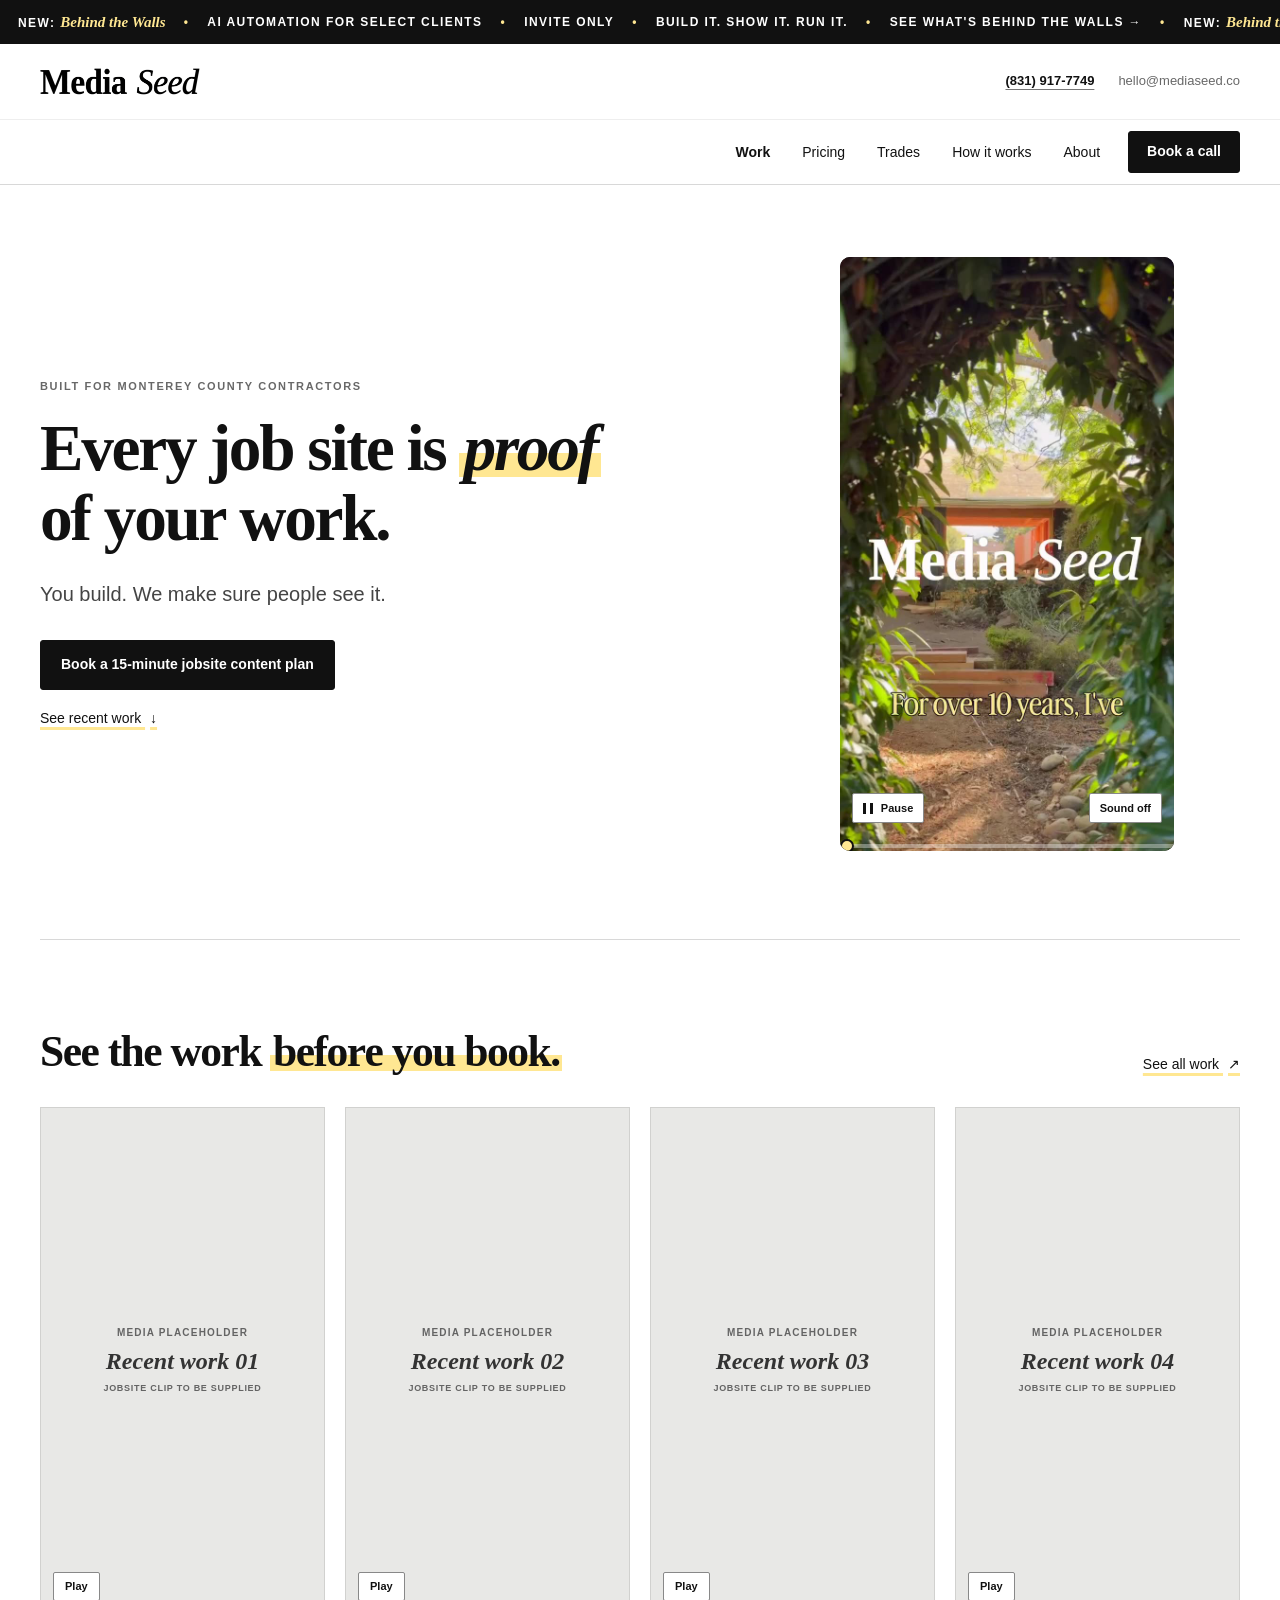
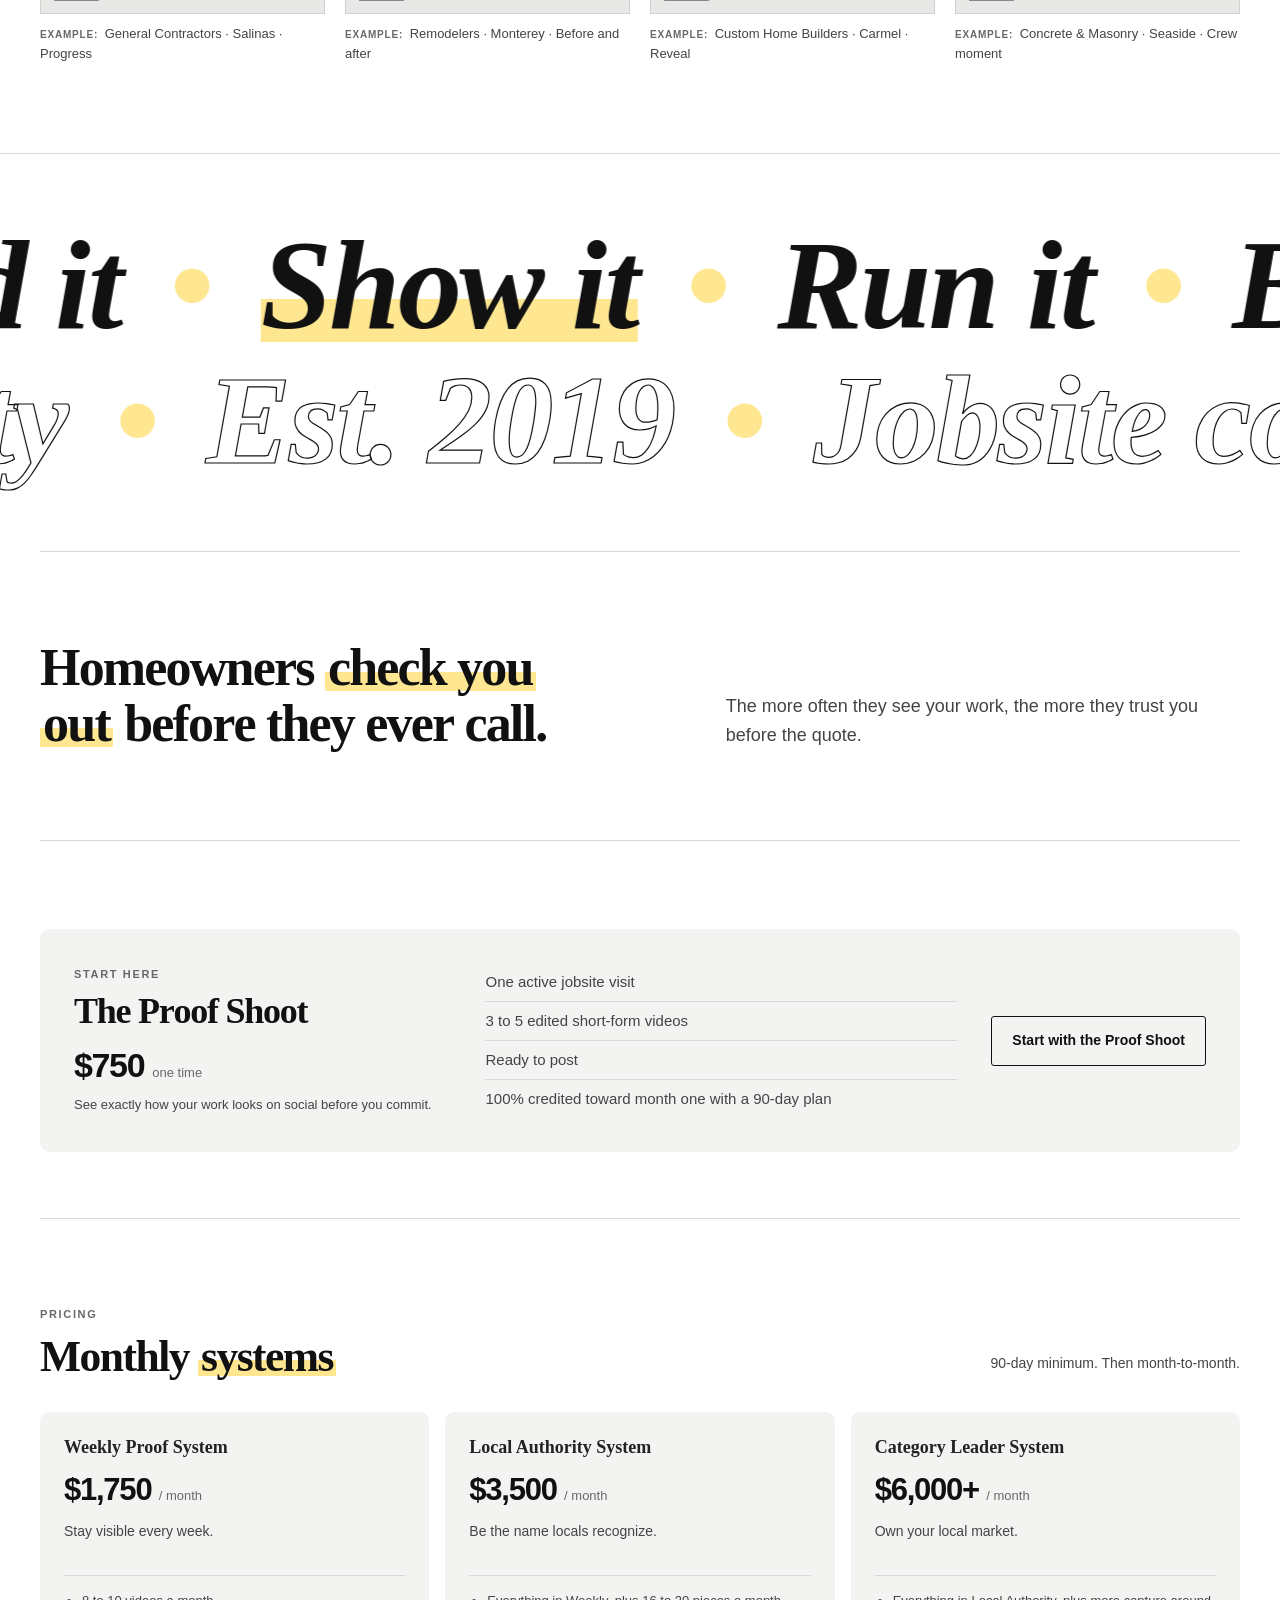
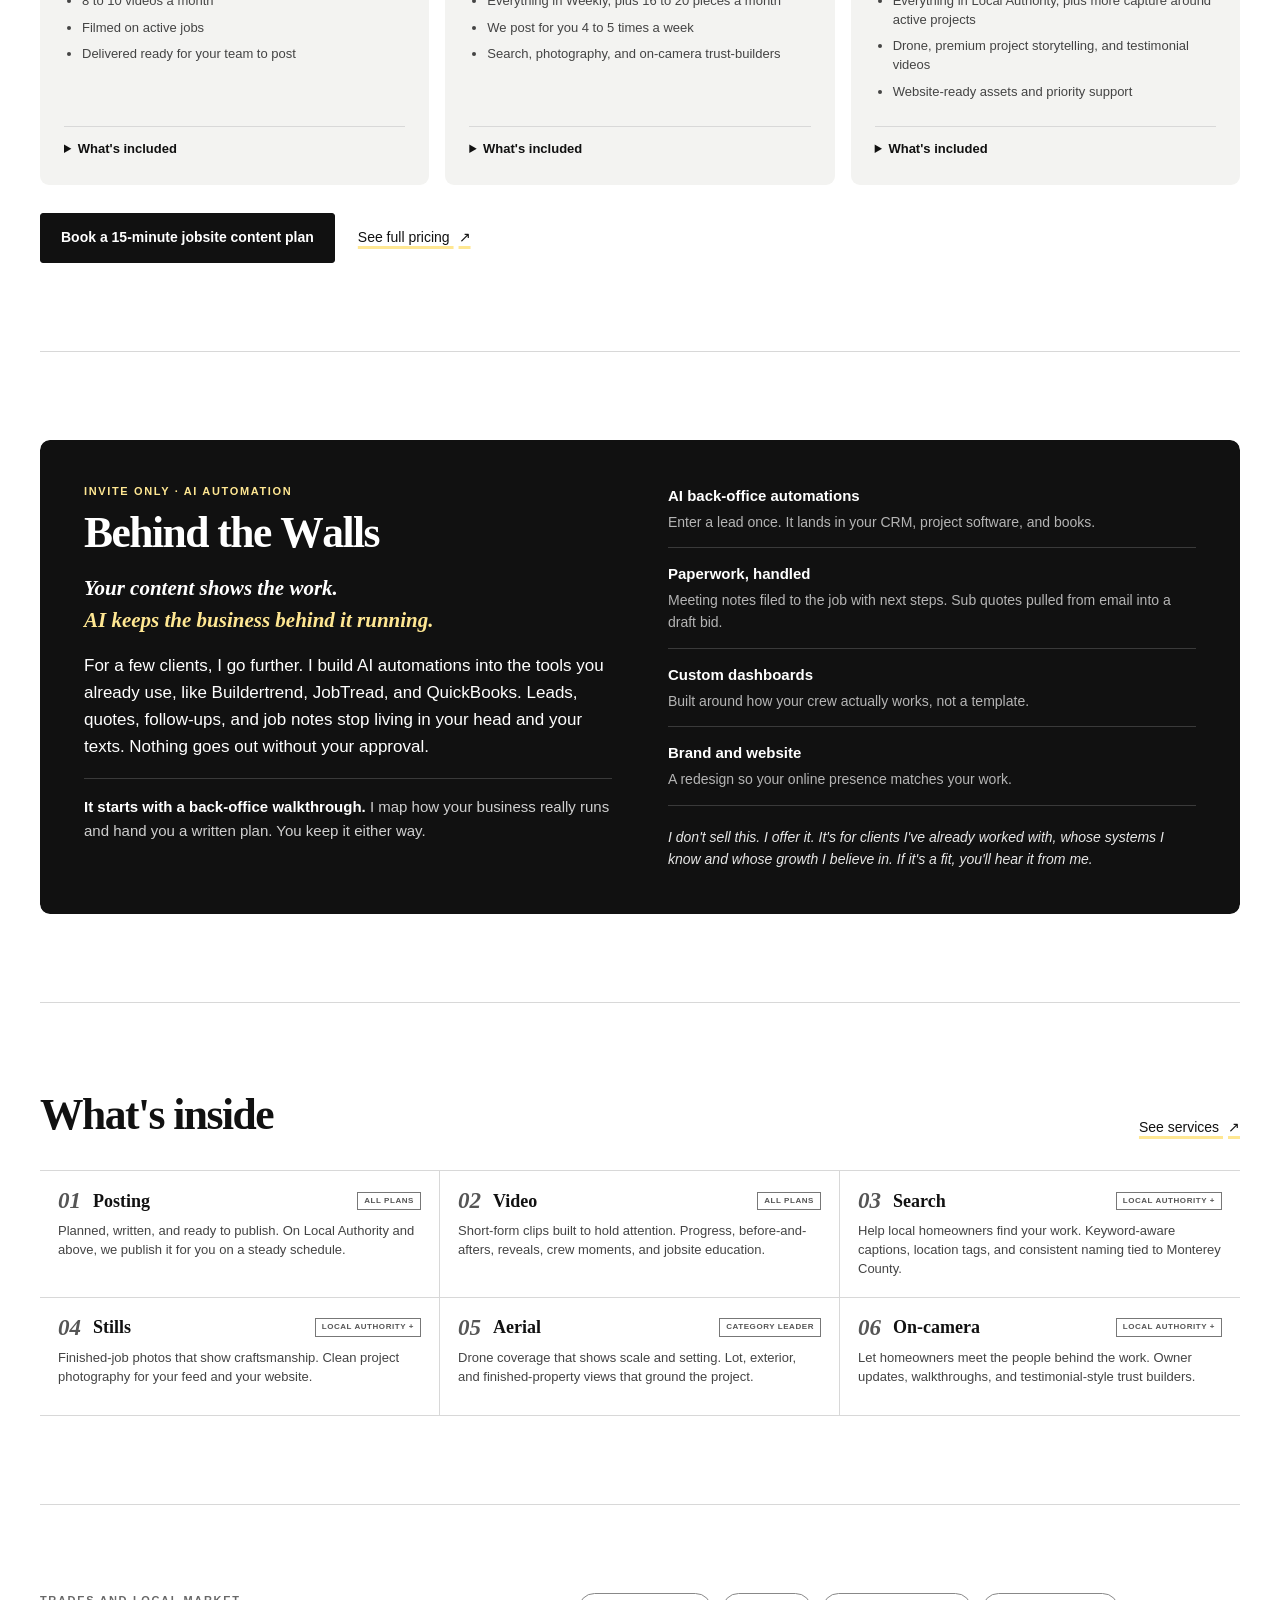
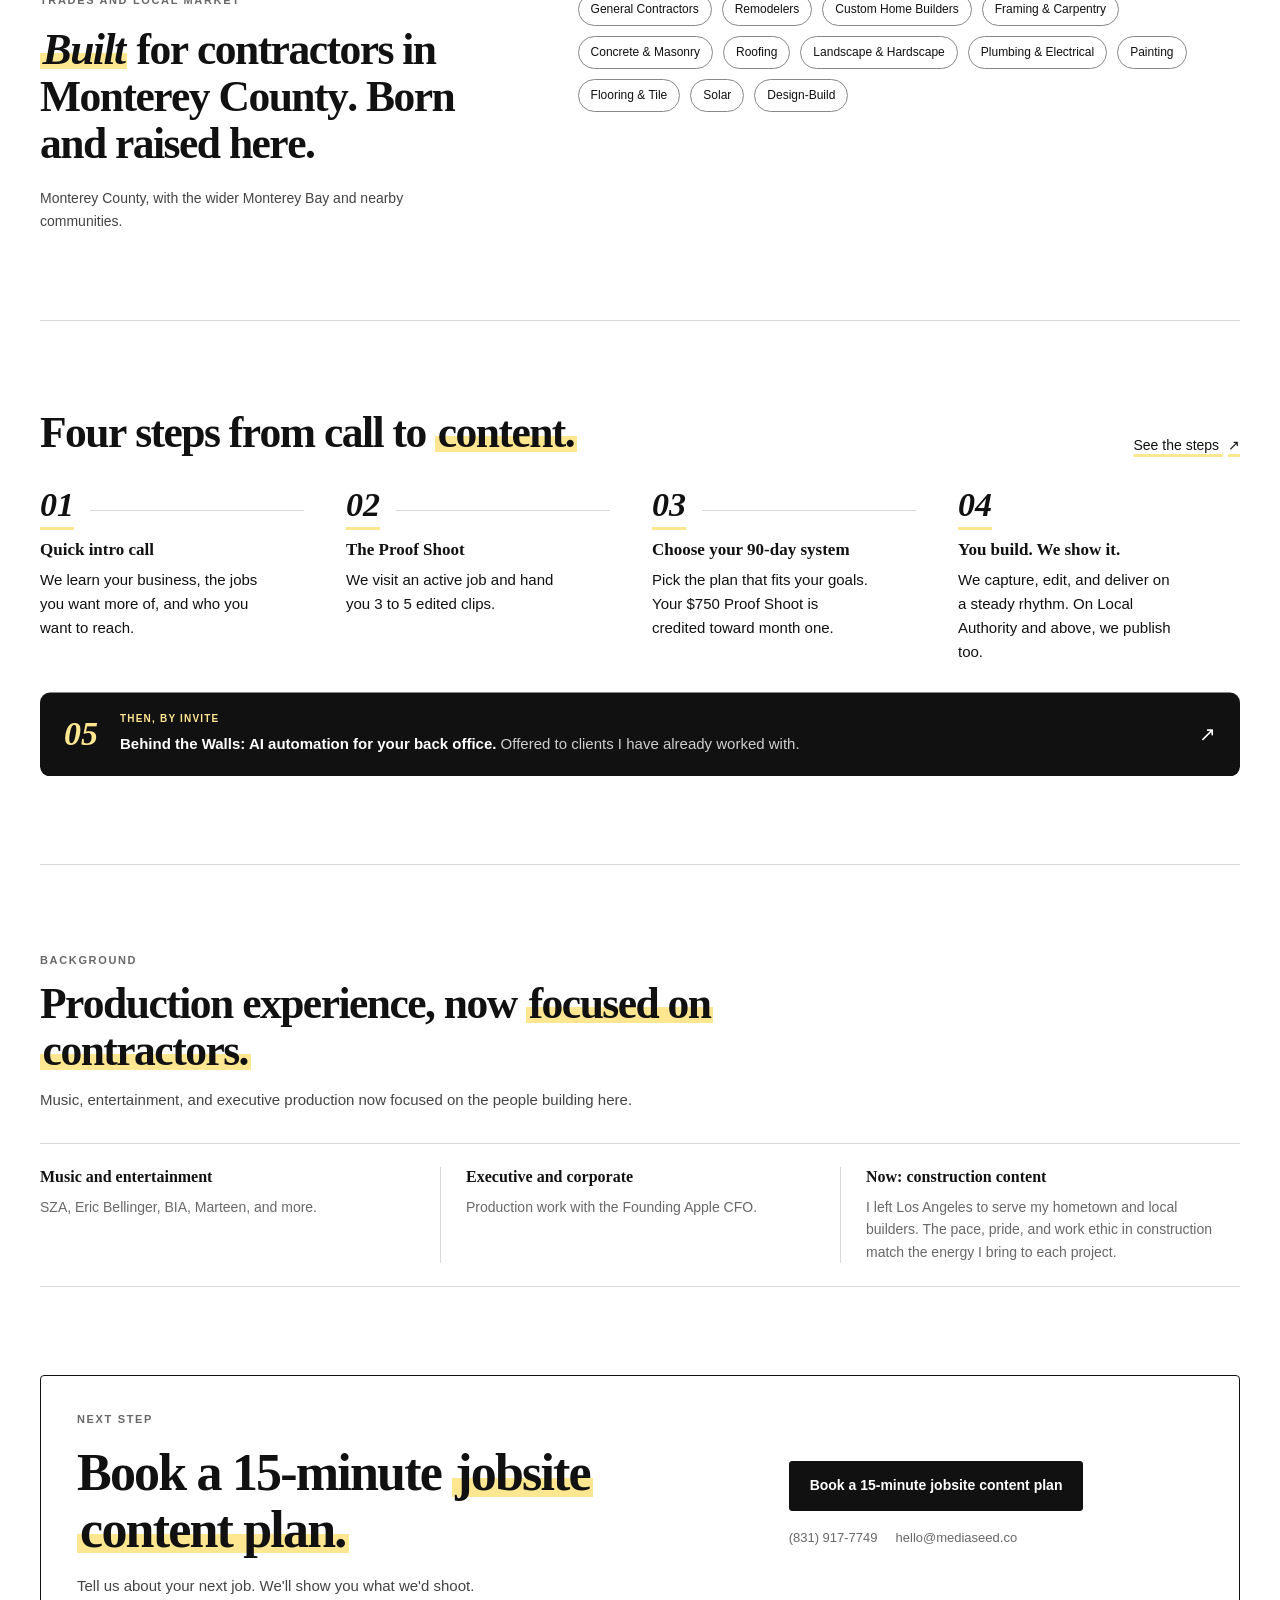
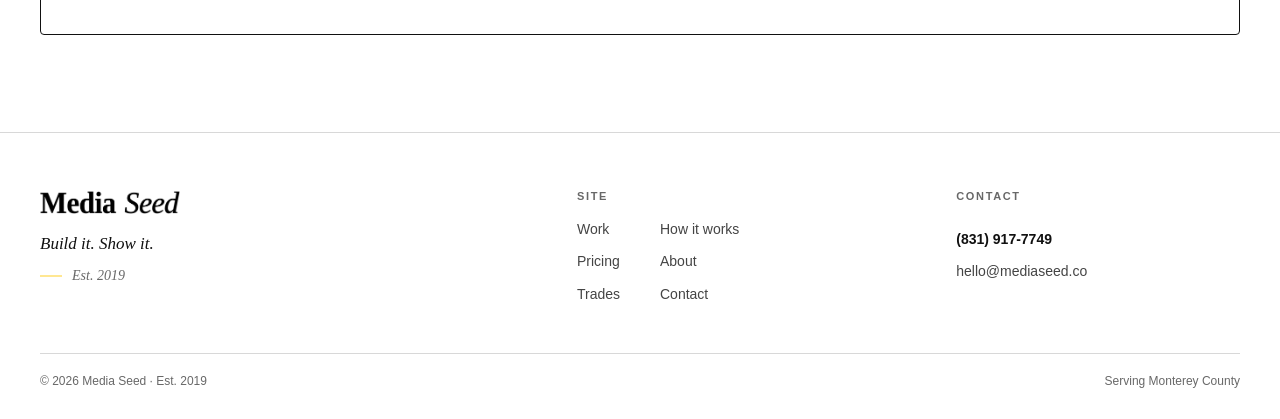
==== index.html @ 2553c9f3 "Stop sideways overflow on mobile (no more zoom-out gap) Co-Authored-By: Claude Opus 5.5 <noreply@ant" ====
<!doctype html>
<html lang="en">
<head>
  <meta charset="utf-8">
  <meta name="viewport" content="width=device-width, initial-scale=1">
  <meta name="description" content="Jobsite content and social media systems for contractors in Monterey County. You build. We make sure people see it.">
  <meta name="theme-color" content="#ffffff">
  <title>Contractor Social Media &amp; Jobsite Video | Monterey County | Media Seed</title>
  <link rel="stylesheet" href="styles.css?v=20261127i"><script>try{var d=document.documentElement,r=matchMedia("(prefers-reduced-motion: reduce)").matches;if(sessionStorage.getItem("ms-intro")||r)d.classList.add("intro-seen");if(!r&&"IntersectionObserver"in window)d.classList.add("js-motion")}catch(e){document.documentElement.classList.add("intro-seen")}</script><link rel="icon" href="/favicon.ico" sizes="any"><link rel="icon" type="image/png" sizes="192x192" href="/favicon-192.png"><link rel="apple-touch-icon" href="/apple-touch-icon.png">
  <script type="application/ld+json">
  {
    "@context": "https://schema.org",
    "@type": "LocalBusiness",
    "name": "Media Seed",
    "telephone": "+1-831-917-7749",
    "email": "hello@mediaseed.co",
    "areaServed": "Monterey County, California"
  }
  </script>
  <script src="script.js?v=20261127i" defer></script>
</head>
<body class="homepage"><div class="intro" aria-hidden="true"><div class="intro-top"><span>Est. 2019</span><span>Monterey County</span></div><div class="intro-stage"><span class="intro-line l1"><span>Build it.</span></span><span class="intro-line l2"><span>Show it.</span></span><span class="intro-line l3"><img src="assets/mediaseed_wordmark.png" alt=""></span></div><div class="intro-foot"><span>Jobsite content for contractors</span><span class="intro-bar"><i></i></span></div></div>
  <header class="site-header"><a class="ticker" href="pricing.html#behind-the-walls" aria-label="New: Behind the Walls. AI automation for select clients. Invite only. See what's behind the walls."><div class="ticker-track" aria-hidden="true"><div class="ticker-group"><span>New: <strong>Behind the Walls</strong></span><span class="ticker-dot" aria-hidden="true">&bull;</span><span>AI automation for select clients</span><span class="ticker-dot" aria-hidden="true">&bull;</span><span>Invite only</span><span class="ticker-dot" aria-hidden="true">&bull;</span><span>Build it. Show it. Run it.</span><span class="ticker-dot" aria-hidden="true">&bull;</span><span>See what's behind the walls &rarr;</span><span class="ticker-dot" aria-hidden="true">&bull;</span><span>New: <strong>Behind the Walls</strong></span><span class="ticker-dot" aria-hidden="true">&bull;</span><span>AI automation for select clients</span><span class="ticker-dot" aria-hidden="true">&bull;</span><span>Invite only</span><span class="ticker-dot" aria-hidden="true">&bull;</span><span>Build it. Show it. Run it.</span><span class="ticker-dot" aria-hidden="true">&bull;</span><span>See what's behind the walls &rarr;</span><span class="ticker-dot" aria-hidden="true">&bull;</span></div><div class="ticker-group"><span>New: <strong>Behind the Walls</strong></span><span class="ticker-dot" aria-hidden="true">&bull;</span><span>AI automation for select clients</span><span class="ticker-dot" aria-hidden="true">&bull;</span><span>Invite only</span><span class="ticker-dot" aria-hidden="true">&bull;</span><span>Build it. Show it. Run it.</span><span class="ticker-dot" aria-hidden="true">&bull;</span><span>See what's behind the walls &rarr;</span><span class="ticker-dot" aria-hidden="true">&bull;</span><span>New: <strong>Behind the Walls</strong></span><span class="ticker-dot" aria-hidden="true">&bull;</span><span>AI automation for select clients</span><span class="ticker-dot" aria-hidden="true">&bull;</span><span>Invite only</span><span class="ticker-dot" aria-hidden="true">&bull;</span><span>Build it. Show it. Run it.</span><span class="ticker-dot" aria-hidden="true">&bull;</span><span>See what's behind the walls &rarr;</span><span class="ticker-dot" aria-hidden="true">&bull;</span></div></div></a>
    <div class="utility-bar">
      <a class="wordmark" href="index.html" aria-label="Media Seed home"><img src="assets/mediaseed_wordmark.png" alt="Media Seed"></a>
      <div class="header-contact"><a href="tel:+18319177749">(831) 917-7749</a><a href="mailto:hello@mediaseed.co">hello@mediaseed.co</a></div>
    </div>
    <nav class="main-nav" aria-label="Main navigation">
      <a class="mobile-wordmark" href="index.html" aria-label="Media Seed home"><img src="assets/mediaseed_wordmark.png" alt=""></a>
      <button class="menu-toggle" type="button" aria-expanded="false" aria-controls="nav-links"><span class="menu-icon" aria-hidden="true"></span><span class="sr-only">Open menu</span></button>
      <div class="nav-links" id="nav-links">
        <a href="work.html">Work</a><a href="pricing.html">Pricing</a><a href="trades.html">Trades</a><a href="how-it-works.html">How it works</a><a href="about.html">About</a>
      </div>
      <a class="button button-primary nav-cta" href="contact.html">Book a call</a>
    </nav>
  </header>

  <main id="top">
    <section class="hero section-wrap" aria-labelledby="hero-title">
      <div class="hero-copy">
        <p class="eyebrow">Built for Monterey County contractors</p>
        <h1 id="hero-title">Every job site is <em>proof</em> of your work.</h1>
        <p class="hero-subhead">You build. We make sure people see it.</p>
        <div class="hero-actions"><a class="button button-primary" href="contact.html">Book a 15-minute jobsite content plan</a><a class="text-link" href="#recent-work">See recent work <span aria-hidden="true">↓</span></a></div>
      </div>
      <div class="media-frame hero-media" data-hero-player>
        <video class="hero-video" src="assets/video/hero.mp4" poster="assets/video/hero-poster.jpg" autoplay muted loop playsinline preload="metadata" aria-label="Media Seed reel: jobsite content filmed every week, from framing to finished homes."></video>
        <button class="media-control play-toggle" type="button" aria-label="Pause video" aria-pressed="true"><span class="pause-mark" aria-hidden="true"></span><span class="control-caption">Pause</span></button>
        <button class="media-control sound-toggle" type="button" aria-label="Turn sound on" aria-pressed="false"><span aria-hidden="true">Sound off</span></button>
      </div>
    </section>

    <section class="work-section section-wrap section-rule" id="recent-work" aria-labelledby="work-title">
      <div class="section-heading"><div><h2 id="work-title">See the work <span class="mark">before you book.</span></h2></div><a class="text-link" href="work.html">See all work <span aria-hidden="true">↗</span></a></div>
      <div class="clip-strip">
        <article class="clip-card"><button class="clip-media media-frame" data-open-player type="button" aria-label="Open recent work video placeholder 1 full screen"><span class="media-placeholder" aria-hidden="true"><span class="placeholder-kicker">Media placeholder</span><span class="placeholder-title">Recent work 01</span><span class="placeholder-note">Jobsite clip to be supplied</span></span><span class="open-player" aria-hidden="true">Play</span></button><p class="clip-caption"><span class="caption-example">Example:</span> General Contractors · Salinas · Progress</p></article>
        <article class="clip-card"><button class="clip-media media-frame" data-open-player type="button" aria-label="Open recent work video placeholder 2 full screen"><span class="media-placeholder" aria-hidden="true"><span class="placeholder-kicker">Media placeholder</span><span class="placeholder-title">Recent work 02</span><span class="placeholder-note">Jobsite clip to be supplied</span></span><span class="open-player" aria-hidden="true">Play</span></button><p class="clip-caption"><span class="caption-example">Example:</span> Remodelers · Monterey · Before and after</p></article>
        <article class="clip-card"><button class="clip-media media-frame" data-open-player type="button" aria-label="Open recent work video placeholder 3 full screen"><span class="media-placeholder" aria-hidden="true"><span class="placeholder-kicker">Media placeholder</span><span class="placeholder-title">Recent work 03</span><span class="placeholder-note">Jobsite clip to be supplied</span></span><span class="open-player" aria-hidden="true">Play</span></button><p class="clip-caption"><span class="caption-example">Example:</span> Custom Home Builders · Carmel · Reveal</p></article>
        <article class="clip-card"><button class="clip-media media-frame" data-open-player type="button" aria-label="Open recent work video placeholder 4 full screen"><span class="media-placeholder" aria-hidden="true"><span class="placeholder-kicker">Media placeholder</span><span class="placeholder-title">Recent work 04</span><span class="placeholder-note">Jobsite clip to be supplied</span></span><span class="open-player" aria-hidden="true">Play</span></button><p class="clip-caption"><span class="caption-example">Example:</span> Concrete &amp; Masonry · Seaside · Crew moment</p></article>
      </div>
    </section>

    <div class="kinetic" aria-hidden="true"><div class="kinetic-row" data-dir="-1"><span>Build it <i>•</i> <b>Show it</b> <i>•</i> Run it <i>•</i> Build it <i>•</i> <b>Show it</b> <i>•</i> Run it <i>•</i> Build it <i>•</i> <b>Show it</b> <i>•</i> Run it <i>•</i></span></div><div class="kinetic-row outline" data-dir="1"><span>Monterey County <i>•</i> Est. 2019 <i>•</i> Jobsite content <i>•</i> Monterey County <i>•</i> Est. 2019 <i>•</i> Jobsite content <i>•</i> Monterey County <i>•</i> Est. 2019 <i>•</i></span></div></div>
    <section class="why-section section-wrap section-rule" aria-labelledby="why-title">
      <h2 id="why-title">Homeowners <span class="mark">check you out</span> before they ever call.</h2><p>The more often they see your work, the more they trust you before the quote.</p>
    </section>

    <section class="proof-section section-wrap section-rule" id="proof-shoot" aria-labelledby="proof-title">
      <div class="proof-card">
        <div><p class="eyebrow">Start here</p><h2 id="proof-title">The Proof Shoot</h2><p class="price">$750 <span>one time</span></p><p class="proof-reassurance">See exactly how your work looks on social before you commit.</p></div>
        <ul class="deliverables"><li>One active jobsite visit</li><li>3 to 5 edited short-form videos</li><li>Ready to post</li><li>100% credited toward month one with a 90-day plan</li></ul>
        <a class="button button-secondary" href="contact.html?offer=proof-shoot">Start with the Proof Shoot</a>
      </div>
    </section>

    <section class="pricing-section section-wrap section-rule" id="pricing" aria-labelledby="pricing-title">
      <div class="section-heading"><div><p class="eyebrow">Pricing</p><h2 id="pricing-title">Monthly <span class="mark">systems</span></h2></div><p class="section-aside">90-day minimum. Then month-to-month.</p></div>
      <div class="tier-grid">
        <article class="tier-card">
          <p class="tier-label">Weekly Proof System</p><p class="price">$1,750 <span>/ month</span></p><p class="tier-pitch">Stay visible every week.</p>
          <ul class="tier-default"><li>8 to 10 videos a month</li><li>Filmed on active jobs</li><li>Delivered ready for your team to post</li></ul>
          <details><summary>What's included</summary><ul><li>8 to 10 short-form videos per month</li><li>On-site jobsite capture</li><li>Editing, hooks, captions, and platform-ready formatting</li><li>Monthly posting calendar</li><li>Delivered ready to publish</li><li>Monthly content review</li></ul></details>
        </article>
        <article class="tier-card">
          <p class="tier-label">Local Authority System</p><p class="price">$3,500 <span>/ month</span></p><p class="tier-pitch">Be the name locals recognize.</p>
          <ul class="tier-default"><li>Everything in Weekly, plus 16 to 20 pieces a month</li><li>We post for you 4 to 5 times a week</li><li>Search, photography, and on-camera trust-builders</li></ul>
          <details><summary>What's included</summary><ul><li>Everything in Weekly Proof System</li><li>16 to 20 pieces of content per month</li><li>Publishing 4 to 5 times per week</li><li>SEO-aware captions, keywords, and Monterey County location tags</li><li>Monthly content plan</li><li>Professional photography</li><li>On-camera owner and crew content</li><li>Client testimonial capture and editing</li></ul></details>
        </article>
        <article class="tier-card">
          <p class="tier-label">Category Leader System</p><p class="price">$6,000+ <span>/ month</span></p><p class="tier-pitch">Own your local market.</p>
          <ul class="tier-default"><li>Everything in Local Authority, plus more capture around active projects</li><li>Drone, premium project storytelling, and testimonial videos</li><li>Website-ready assets and priority support</li></ul>
          <details><summary>What's included</summary><ul><li>Everything in Local Authority System</li><li>Increased capture and content volume, scoped to active projects</li><li>Drone footage</li><li>Advanced creative direction and brand consistency</li><li>Premium on-camera project storytelling</li><li>Client testimonial video production</li><li>Website-ready photography and project assets</li><li>Priority editing and publishing support</li></ul></details>
        </article>
      </div>
      <div class="pricing-actions"><a class="button button-primary" href="contact.html">Book a 15-minute jobsite content plan</a><a class="text-link" href="pricing.html">See full pricing <span aria-hidden="true">↗</span></a></div>
    </section>

    <section class="invite-section section-wrap section-rule" id="behind-the-walls" aria-labelledby="invite-title">
      <div class="invite-card"><div class="invite-copy"><p class="eyebrow">Invite only · AI automation</p><h2 id="invite-title">Behind the Walls</h2><p class="invite-lede">Your content shows the work. <span class="lede-accent">AI keeps the business behind it running.</span></p><p>For a few clients, I go further. I build AI automations into the tools you already use, like Buildertrend, JobTread, and QuickBooks. Leads, quotes, follow-ups, and job notes stop living in your head and your texts. Nothing goes out without your approval.</p><p class="invite-start"><strong>It starts with a back-office walkthrough.</strong> I map how your business really runs and hand you a written plan. You keep it either way.</p></div><div class="invite-detail"><ul class="invite-list"><li><strong>AI back-office automations</strong><span>Enter a lead once. It lands in your CRM, project software, and books.</span></li><li><strong>Paperwork, handled</strong><span>Meeting notes filed to the job with next steps. Sub quotes pulled from email into a draft bid.</span></li><li><strong>Custom dashboards</strong><span>Built around how your crew actually works, not a template.</span></li><li><strong>Brand and website</strong><span>A redesign so your online presence matches your work.</span></li></ul><p class="invite-note">I don't sell this. I offer it. It's for clients I've already worked with, whose systems I know and whose growth I believe in. If it's a fit, you'll hear it from me.</p></div></div>
    </section>

    <section class="inside-section section-wrap section-rule" id="services" aria-labelledby="inside-title">
      <div class="section-heading"><div><h2 id="inside-title">What's inside</h2></div><a class="text-link" href="pricing.html#what-is-included">See services <span aria-hidden="true">↗</span></a></div>
      <div class="inside-grid" aria-label="Six parts of the system">
        <article class="inside-item"><div class="inside-item-heading"><span class="inside-number">01</span><h3>Posting</h3><span class="tier-tag">All plans</span></div><p>Planned, written, and ready to publish. On Local Authority and above, we publish it for you on a steady schedule.</p></article>
        <article class="inside-item"><div class="inside-item-heading"><span class="inside-number">02</span><h3>Video</h3><span class="tier-tag">All plans</span></div><p>Short-form clips built to hold attention. Progress, before-and-afters, reveals, crew moments, and jobsite education.</p></article>
        <article class="inside-item"><div class="inside-item-heading"><span class="inside-number">03</span><h3>Search</h3><span class="tier-tag">Local Authority +</span></div><p>Help local homeowners find your work. Keyword-aware captions, location tags, and consistent naming tied to Monterey County.</p></article>
        <article class="inside-item"><div class="inside-item-heading"><span class="inside-number">04</span><h3>Stills</h3><span class="tier-tag">Local Authority +</span></div><p>Finished-job photos that show craftsmanship. Clean project photography for your feed and your website.</p></article>
        <article class="inside-item"><div class="inside-item-heading"><span class="inside-number">05</span><h3>Aerial</h3><span class="tier-tag">Category Leader</span></div><p>Drone coverage that shows scale and setting. Lot, exterior, and finished-property views that ground the project.</p></article>
        <article class="inside-item"><div class="inside-item-heading"><span class="inside-number">06</span><h3>On-camera</h3><span class="tier-tag">Local Authority +</span></div><p>Let homeowners meet the people behind the work. Owner updates, walkthroughs, and testimonial-style trust builders.</p></article>
      </div>
    </section>

    <section class="trades-section section-wrap section-rule" id="trades" aria-labelledby="trades-title">
      <div class="trades-copy"><p class="eyebrow">Trades and local market</p><h2 id="trades-title"><em>Built</em> for contractors in Monterey County. Born and raised here.</h2><p>Monterey County, with the wider Monterey Bay and nearby communities.</p></div>
      <div class="trade-pills" aria-label="Trades"><a href="trades.html#general-contractors">General Contractors</a><a href="trades.html#remodelers">Remodelers</a><a href="trades.html#custom-home-builders">Custom Home Builders</a><a href="trades.html#framing-carpentry">Framing &amp; Carpentry</a><a href="trades.html#concrete-masonry">Concrete &amp; Masonry</a><a href="trades.html#roofing">Roofing</a><a href="trades.html#landscape-hardscape">Landscape &amp; Hardscape</a><a href="trades.html#plumbing-electrical">Plumbing &amp; Electrical</a><a href="trades.html#painting">Painting</a><a href="trades.html#flooring-tile">Flooring &amp; Tile</a><a href="trades.html#solar">Solar</a><a href="trades.html#design-build">Design-Build</a></div>
    </section>

    <section class="steps-section section-wrap section-rule" id="how-it-works" aria-labelledby="steps-title">
      <div class="section-heading"><div><h2 id="steps-title">Four steps from call to <span class="mark">content.</span></h2></div><a class="text-link" href="how-it-works.html">See the steps <span aria-hidden="true">↗</span></a></div>
      <ol class="steps-list"><li><span>01</span><div class="step-copy"><h3>Quick intro call</h3><p>We learn your business, the jobs you want more of, and who you want to reach.</p></div></li><li><span>02</span><div class="step-copy"><h3>The Proof Shoot</h3><p>We visit an active job and hand you 3 to 5 edited clips.</p></div></li><li><span>03</span><div class="step-copy"><h3>Choose your 90-day system</h3><p>Pick the plan that fits your goals. Your $750 Proof Shoot is credited toward month one.</p></div></li><li><span>04</span><div class="step-copy"><h3>You build. We show it.</h3><p>We capture, edit, and deliver on a steady rhythm. On Local Authority and above, we publish too.</p></div></li></ol><a class="steps-invite" href="pricing.html#behind-the-walls"><span class="steps-invite-num">05</span><span class="steps-invite-copy"><span class="invite-tag">Then, by invite</span><strong>Behind the Walls: AI automation for your back office.</strong> Offered to clients I have already worked with.</span><span class="steps-invite-arrow" aria-hidden="true">↗</span></a>
    </section>

    <section class="about-section background-section section-wrap section-rule" id="experience" aria-labelledby="background-title">
      <div class="background-intro"><p class="eyebrow">Background</p><h2 id="background-title">Production experience, now <span class="mark">focused on contractors.</span></h2><p>Music, entertainment, and executive production now focused on the people building here.</p></div>
      <div class="experience-row"><p><strong>Music and entertainment</strong><span>SZA, Eric Bellinger, BIA, Marteen, and more.</span></p><p><strong>Executive and corporate</strong><span>Production work with the Founding Apple CFO.</span></p><p><strong>Now: construction content</strong><span>I left Los Angeles to serve my hometown and local builders. The pace, pride, and work ethic in construction match the energy I bring to each project.</span></p></div>
      <div class="final-cta" id="contact"><div><p class="eyebrow">Next step</p><h2>Book a 15-minute <span class="mark">jobsite content plan.</span></h2><p>Tell us about your next job. We'll show you what we'd shoot.</p></div><div class="final-actions"><a class="button button-primary" href="contact.html">Book a 15-minute jobsite content plan</a><div class="direct-contact"><a href="tel:+18319177749">(831) 917-7749</a><a href="mailto:hello@mediaseed.co">hello@mediaseed.co</a></div></div></div>
    </section>
  </main>
  <footer class="site-footer"><div class="footer-inner"><div class="footer-brand"><a class="wordmark footer-mark" href="index.html" aria-label="Media Seed home"><img src="assets/mediaseed_wordmark.png" alt="Media Seed"></a><p class="footer-slogan">Build it. Show it.</p><p class="footer-est">Est. 2019</p></div><nav class="footer-nav" aria-label="Footer navigation"><p class="eyebrow">Site</p><ul><li><a href="work.html">Work</a></li><li><a href="how-it-works.html">How it works</a></li><li><a href="pricing.html">Pricing</a></li><li><a href="about.html">About</a></li><li><a href="trades.html">Trades</a></li><li><a href="contact.html">Contact</a></li></ul></nav><div class="footer-contact"><p class="eyebrow">Contact</p><a class="footer-phone" href="tel:+18319177749">(831) 917-7749</a><a class="footer-email" href="mailto:hello@mediaseed.co">hello@mediaseed.co</a></div><div class="footer-base"><p>&copy; 2026 Media Seed · Est. 2019</p><p>Serving Monterey County</p></div></div></footer>
  <div class="mobile-sticky-cta"><a class="button button-primary" href="contact.html">Book a call</a><a class="call-shortcut" href="tel:+18319177749" aria-label="Call Media Seed">Call</a></div>
  <dialog class="player-dialog" aria-label="Video player placeholder"><button class="dialog-close" type="button" aria-label="Close player">×</button><div class="dialog-video"><div class="media-placeholder"><span class="placeholder-kicker">Media placeholder</span><span class="placeholder-title">Recent work video</span><span class="placeholder-note">Full-screen player preview. Real client footage to be supplied.</span></div><div class="dialog-controls"><button type="button" class="dialog-play">Play</button><button type="button" class="dialog-sound">Sound on</button></div></div></dialog>
</body>
</html>
---- styles.css ----
:root{--section-y:88px;--section-y-sm:60px;--heading-gap:32px;--h2:clamp(34px,3.4vw,44px);--h2-lg:clamp(36px,4.2vw,52px);--ink:#111;--body:#444;--muted:#686868;--rule:#d8d8d8;--soft:#f3f3f1;--white:#fff;--serif:Georgia,'Times New Roman',serif;--sans:Arial,Helvetica,sans-serif;--max:1200px}
*{box-sizing:border-box}html{scroll-behavior:auto;scroll-padding-top:110px}body{margin:0;background:var(--white);color:var(--ink);font:17px/1.6 var(--sans),sans-serif;-webkit-font-smoothing:antialiased}a{color:inherit;text-decoration:none}button{font:inherit;color:inherit}.section-wrap{width:min(calc(100% - 48px),var(--max));margin-inline:auto}.site-header{position:sticky;top:0;z-index:20;background:rgba(255,255,255,.98);border-bottom:1px solid var(--rule)}.utility-bar{height:54px;padding:0 max(24px,calc((100vw - var(--max))/2));display:flex;align-items:center;justify-content:space-between;border-bottom:1px solid #eee}.wordmark img,.mobile-wordmark img{display:block;width:150px;height:44px;object-fit:contain;object-position:left center}.header-contact{display:flex;gap:24px;font-size:13px;color:var(--muted)}.header-contact a:hover,.direct-contact a:hover{color:var(--ink);text-decoration:underline}.main-nav{height:64px;padding:0 max(24px,calc((100vw - var(--max))/2));display:flex;align-items:center;justify-content:space-between;gap:28px}.mobile-wordmark,.menu-toggle{display:none}.nav-links{display:flex;align-items:center;gap:32px;margin-left:auto;font-size:14px}.nav-links a:first-child{font-weight:700}.nav-links a:hover,.text-link:hover{ text-decoration:underline;text-underline-offset:4px}.button{display:inline-flex;align-items:center;justify-content:center;min-height:50px;padding:12px 20px;border:1px solid var(--ink);border-radius:3px;text-align:center;font-size:14px;font-weight:600;line-height:1.25;color:var(--white)}.button-primary:hover{background:#333}.button-secondary{background:transparent;color:var(--ink)}.button-secondary:hover{background:var(--ink);color:var(--white)}.nav-cta{min-height:42px;padding:10px 18px}.hero{display:grid;grid-template-columns:1fr .72fr;align-items:center;gap:7.2%;padding-top:72px;padding-bottom:88px}.hero-copy{max-width:590px}.eyebrow{margin:0 0 18px;color:var(--muted);font-size:11px;line-height:1.4;font-weight:600;letter-spacing:.15em;text-transform:uppercase}.hero h1,h2{font-family:var(--serif);font-weight:700;letter-spacing:-.035em;line-height:1.08}.hero h1{max-width:620px;margin:0;font-size:clamp(48px,5.1vw,70px)}h1 em,h2 em{font-weight:600}.hero-subhead{margin:24px 0 30px;font-size:20px;color:var(--body)}.hero-actions{display:flex;flex-direction:column;align-items:flex-start;gap:17px}.text-link{font-size:14px;text-decoration:underline;text-decoration-color:#999;text-underline-offset:4px}.text-link span{margin-left:5px}.media-frame{position:relative;overflow:hidden;background:#e8e8e6;border:1px solid #d1d1cf}.hero-media{aspect-ratio:4/5;max-height:660px}.media-placeholder{position:absolute;inset:0;display:flex;flex-direction:column;align-items:center;justify-content:center;gap:7px;padding:20px;background:#e8e8e6;color:#333;text-align:center}.placeholder-kicker,.placeholder-note{font:600 10px/1.4 var(--sans);letter-spacing:.12em;text-transform:uppercase;color:#646464}.placeholder-title{font:italic 600 24px/1.2 var(--serif)}.placeholder-note{font-size:9px;letter-spacing:.08em}.media-control{position:absolute;z-index:2;bottom:12px;display:flex;align-items:center;gap:8px;padding:8px 10px;border:1px solid #888;border-radius:2px;background:#fff;color:#111;font:600 11px var(--sans);cursor:pointer}.play-toggle{left:12px}.sound-toggle{right:12px}.pause-mark{width:10px;height:11px;border-left:3px solid;border-right:3px solid}.play-toggle.is-paused .pause-mark{width:0;height:0;border-left:8px solid #111;border-right:0;border-top:6px solid transparent;border-bottom:6px solid transparent}.section-rule{border-top:1px solid var(--rule)}.section-heading{display:flex;align-items:end;justify-content:space-between;gap:28px;margin-bottom:var(--heading-gap)}.section-heading .eyebrow{margin-bottom:10px}.section-heading h2,.inside-section h2,.steps-section h2,.pricing-section h2,.work-section h2{margin:0;font-size:var(--h2)}.proof-card h2{margin:0;font-size:36px}.clip-strip{display:grid;grid-template-columns:repeat(4,1fr);gap:20px}.clip-media{display:block;width:100%;aspect-ratio:9/16;padding:0;border-radius:0;cursor:pointer;text-align:center}.clip-media .open-player{position:absolute;bottom:12px;left:12px;z-index:2;padding:6px 11px;border:1px solid #888;border-radius:2px;background:#fff;font-size:11px;font-weight:600;line-height:1.3}.clip-media:hover .open-player,.clip-media:focus-visible .open-player{background:var(--ink);border-color:var(--ink);color:var(--white)}.clip-caption{margin:10px 0 0;color:var(--body);font-size:13px}.why-section{display:grid;grid-template-columns:1.1fr 1fr;gap:10%;align-items:end}.why-section h2{margin:0;max-width:670px;font-size:var(--h2-lg)}.why-section>p{margin:0 0 3px;color:var(--body);font-size:18px}.proof-card{display:grid;grid-template-columns:1fr 1.25fr auto;align-items:center;gap:34px;padding:34px;background:var(--soft);border-radius:10px}.proof-card .eyebrow{margin-bottom:10px}.proof-card h2{font-size:36px}.price{margin:14px 0 0;font:600 34px/1.2 var(--sans);letter-spacing:-.04em}.price span{font-size:13px;font-weight:400;letter-spacing:0;color:var(--muted)}.deliverables{margin:0;padding:0;list-style:none;color:var(--body);font-size:15px}.deliverables li{padding:7px 0;border-bottom:1px solid var(--rule)}.deliverables li:last-child{border:0}.section-aside{margin:0 0 5px;color:var(--body);font-size:14px}.tier-grid{display:grid;grid-template-columns:repeat(3,1fr);gap:16px}.tier-card{position:relative;padding:24px;background:var(--soft);border-radius:9px;min-height:260px}.tier-tag{display:inline-block;margin:0 0 12px;padding:3px 7px;border:1px solid #777;color:#555;font:600 9px/1.3 var(--sans);letter-spacing:.09em;text-transform:uppercase}.tier-label{margin:0;color:#222;font:600 18px/1.3 var(--serif)}.tier-card .price{margin:12px 0;font-size:31px}.tier-pitch{margin:0 0 16px;color:var(--body);font-size:14px}.tier-card details{border-top:1px solid var(--rule);font-size:13px}.tier-card summary{padding-top:12px;cursor:pointer;font-weight:600}.tier-card ul{padding-left:18px;color:var(--body)}.pricing-actions{display:flex;align-items:center;gap:23px;margin-top:28px}.inside-grid{display:grid;grid-template-columns:repeat(3,1fr);border-top:1px solid var(--rule)}.trades-section{display:grid;grid-template-columns:.8fr 1.2fr;gap:8%;align-items:start}.trades-copy h2{margin:0 0 20px;font-size:var(--h2)}.trades-copy>p:last-child{margin:0;color:var(--body);font-size:14px}.trade-pills{display:flex;flex-wrap:wrap;gap:10px}.trade-pills a,.trade-pills span{padding:8px 12px;border:1px solid #888;border-radius:999px;font-size:12px;line-height:1.25}.trade-pills a:hover{background:var(--ink);color:var(--white)}.trade-pills span{color:#686868;border-style:dashed}.steps-list{display:grid;grid-template-columns:repeat(4,1fr);gap:24px;margin:8px 0 0;padding:0;list-style:none}.steps-list li{position:relative;padding:0 22px 0 0}.steps-list li:not(:last-child):after{content:"";position:absolute;top:22px;left:50px;right:18px;border-top:1px solid var(--rule)}.steps-list span{font:italic 600 34px/1 var(--serif)}.steps-list p{max-width:220px;margin:17px 0 0;font-size:15px}.experience-row{display:grid;grid-template-columns:1fr 1fr 1.1fr;gap:20px;padding:16px 0;border-top:1px solid var(--rule);border-bottom:1px solid var(--rule);font-size:14px}.experience-row p{margin:0}.experience-row span{display:block;color:var(--muted);font-size:13px}.final-cta{display:grid;grid-template-columns:1.2fr .8fr;gap:8%;align-items:center;margin-top:var(--section-y);padding:36px;border:1px solid var(--ink);border-radius:4px}.final-cta h2{max-width:570px;margin:0;font-size:var(--h2-lg)}.final-cta p:not(.eyebrow){margin:16px 0 0;color:var(--body);font-size:15px}.final-actions{display:flex;flex-direction:column;align-items:flex-start;gap:17px}.direct-contact{display:flex;gap:18px;color:var(--muted);font-size:13px}.mobile-sticky-cta{display:none}.player-dialog{width:min(92vw,520px);max-width:none;padding:16px;border:1px solid #bbb;border-radius:5px}.player-dialog::backdrop{background:rgba(17,17,17,.72)}.dialog-close{position:absolute;top:16px;right:16px;z-index:3;width:36px;height:36px;border:1px solid #777;background:#fff;font-size:24px;line-height:1;cursor:pointer}.dialog-video{position:relative;aspect-ratio:9/16;background:#e8e8e6}.dialog-video .media-placeholder{inset:0}.dialog-controls{position:absolute;z-index:2;inset:auto 12px 12px;display:flex;justify-content:space-between}.dialog-controls button{padding:8px 12px;border:1px solid #888;background:#fff;font-size:12px;cursor:pointer}.sr-only{position:absolute;width:1px;height:1px;padding:0;margin:-1px;overflow:hidden;clip:rect(0,0,0,0);white-space:nowrap;border:0}
@media(max-width:760px){html{scroll-padding-top:76px}.section-wrap{width:min(calc(100% - 36px),var(--max))}.utility-bar{display:none}.main-nav{height:64px;padding-inline:18px;justify-content:space-between;gap:12px}.mobile-wordmark{display:block;margin-right:auto}.mobile-wordmark img{width:128px;height:44px}.menu-toggle{display:flex;width:42px;height:42px;align-items:center;justify-content:center;border:0;background:none;cursor:pointer}.menu-icon,.menu-icon:before,.menu-icon:after{display:block;width:21px;height:1px;background:var(--ink);position:relative}.menu-icon:before,.menu-icon:after{content:"";position:absolute;left:0}.menu-icon:before{top:-7px}.menu-icon:after{top:7px}.nav-cta{min-height:40px;padding:9px 13px;font-size:12px}.nav-links{display:none;position:absolute;top:63px;left:0;right:0;padding:22px 18px 28px;background:#fff;border-bottom:1px solid var(--rule);flex-direction:column;align-items:flex-start;gap:18px;font-size:18px}.main-nav.menu-open .nav-links{display:flex}.hero{grid-template-columns:1fr;gap:30px;padding-top:42px;padding-bottom:52px}.hero h1{max-width:560px;font-size:clamp(40px,10vw,50px)}.hero-subhead{margin:17px 0 22px;font-size:18px}.hero-actions{gap:16px}.hero-actions .button{width:100%}.hero-media{width:100%;aspect-ratio:4/5;max-height:none}.section-heading h2,.inside-section h2,.steps-section h2,.pricing-section h2,.work-section h2{font-size:32px}.proof-card h2{font-size:32px}.section-heading{align-items:end;margin-bottom:24px}.clip-strip{display:flex;gap:12px;overflow-x:auto;margin-right:-18px;padding-right:18px;padding-bottom:3px;scroll-snap-type:x mandatory;scrollbar-width:thin}.clip-card{flex:0 0 72%;scroll-snap-align:start}.clip-caption{font-size:12px}.why-section{grid-template-columns:1fr;gap:16px}.why-section h2{font-size:36px}.why-section>p{font-size:16px}.proof-card{grid-template-columns:1fr;gap:20px;padding:24px 20px}.proof-card .button{width:100%}.section-heading{flex-wrap:wrap}.section-aside{width:100%;margin-top:2px}.tier-grid{grid-template-columns:1fr;gap:12px}.tier-card{min-height:0;padding:21px}.tier-card .price{font-size:30px}.pricing-actions{align-items:flex-start;flex-direction:column;gap:18px}.pricing-actions .button{width:100%}.inside-grid{grid-template-columns:1fr}.trades-section{grid-template-columns:1fr;gap:22px}.trades-copy h2{font-size:32px}.trade-pills{gap:8px}.trade-pills a,.trade-pills span{font-size:11px;padding:8px 10px}.steps-list{grid-template-columns:1fr;gap:0;margin-top:4px;padding-left:4px}.steps-list li{display:grid;grid-template-columns:50px 1fr;align-items:start;padding:0 0 23px}.steps-list li:not(:last-child):after{top:34px;bottom:3px;left:17px;right:auto;height:auto;border-top:0;border-left:1px solid var(--rule)}.steps-list span{font-size:28px}.steps-list p{max-width:none;margin:2px 0 0}.experience-row{grid-template-columns:1fr;gap:12px;padding:14px 0;font-size:13px}.final-cta{grid-template-columns:1fr;gap:24px;margin-top:48px;padding:24px 18px}.final-cta h2{font-size:36px}.final-actions{width:100%}.final-actions .button{width:100%}.direct-contact{flex-wrap:wrap}.mobile-sticky-cta{position:fixed;display:none;z-index:19;bottom:0;left:0;right:0;gap:8px;padding:10px 12px calc(10px + env(safe-area-inset-bottom));background:#fff;border-top:1px solid var(--rule)}.mobile-sticky-cta .button{flex:1;min-height:46px;padding:9px 10px;font-size:12px}.mobile-sticky-cta.is-visible{display:flex}.call-shortcut{display:flex;align-items:center;justify-content:center;width:52px;border:1px solid var(--ink);font-size:12px;font-weight:600}.player-dialog{width:min(100vw,520px);height:100dvh;padding:12px;border:0;border-radius:0}.dialog-video{height:min(calc(100dvh - 24px),calc((100vw - 24px)*16/9));width:min(calc(100vw - 24px),calc((100dvh - 24px)*9/16));aspect-ratio:9/16;margin:auto}.dialog-close{top:18px;right:18px}}
@media(prefers-reduced-motion:reduce){*,*::before,*::after{scroll-behavior:auto!important;transition:none!important}}

/* Inner pages extend the homepage system. */
.nav-links a[aria-current="page"]{text-decoration:underline;text-underline-offset:5px;font-weight:700}
.button-primary{background:var(--ink);color:var(--white)}
.page-hero{padding-top:68px;padding-bottom:56px}
.page-hero h1{max-width:850px;margin:0;font-size:clamp(46px,6vw,68px);font-family:var(--serif);font-weight:700;letter-spacing:-.035em;line-height:1.08}
.page-lede{max-width:650px;margin:20px 0 0;color:var(--body);font-size:18px;line-height:1.55}
.page-section{padding-top:44px;padding-bottom:72px}
.page-section.section-rule{padding-top:38px}
.proof-detail{grid-template-columns:1fr 1.25fr auto}
.tier-detail-grid .tier-card{min-height:310px}
.tier-inclusions{margin:20px 0 0;padding:14px 0 0 18px;border-top:1px solid var(--rule);color:var(--body);font-size:14px}
.tier-inclusions li{padding:4px 0}
.tier-summary{margin:14px 0 0;padding-top:12px;border-top:1px solid var(--rule);color:var(--body);font-size:13px}
.term-note{margin:14px 0 0;padding-top:10px;border-top:1px solid var(--rule);color:var(--muted);font-size:12px}
.work-grid{display:grid;grid-template-columns:repeat(3,minmax(0,1fr));gap:30px 20px}
.work-grid .clip-card{min-width:0;flex:initial}
.work-grid .clip-media{width:100%;aspect-ratio:9/16}
.work-grid .clip-caption{min-height:24px}
.trade-directory{display:grid;grid-template-columns:repeat(3,minmax(0,1fr));column-gap:26px}
.trade-directory article{min-height:142px;padding:20px 0;border-top:1px solid var(--rule);scroll-margin-top:135px}
.trade-directory h3{margin:0;font:600 21px/1.25 var(--serif)}
.trade-directory p{margin:10px 0 0;color:var(--muted);font-size:13px}
.town-list{margin:0;color:var(--body);font-size:19px}
.process-list{margin:0;padding:0;list-style:none}
.process-list li{display:grid;grid-template-columns:90px 1fr;gap:25px;padding:28px 0;border-top:1px solid var(--rule)}
.process-list li:last-child{border-bottom:1px solid var(--rule)}
.process-number{font:italic 600 42px/1 var(--serif);color:#555}
.process-list h2{margin:0;font-size:32px}
.process-list p{max-width:650px;margin:12px 0 0;color:var(--body);font-size:16px}
.about-facts{display:grid;grid-template-columns:repeat(4,1fr);gap:22px}
.about-facts article{padding:18px 15px 10px 0;border-top:1px solid var(--rule)}
.about-facts .eyebrow{margin-bottom:12px}
.about-facts h2{margin:0;font-size:24px}
.about-facts p:last-child{margin:8px 0 0;color:var(--body);font-size:14px}
.experience-detail{margin-top:8px}
.page-cta{padding-top:40px;padding-bottom:50px;display:flex;align-items:center;justify-content:space-between;gap:30px}
.page-cta .eyebrow{margin-bottom:10px}
.page-cta h2{margin:0;font-size:38px}
.contact-layout{display:grid;grid-template-columns:minmax(0,1.3fr) minmax(220px,.7fr);gap:10%;align-items:start}
.contact-form{display:grid;gap:18px;max-width:680px}
.contact-form label{display:grid;gap:7px;font-size:13px;font-weight:600}
.contact-form input,.contact-form select,.contact-form textarea{width:100%;min-height:48px;padding:11px 12px;border:1px solid #888;border-radius:2px;background:#fff;color:var(--ink);font:16px/1.4 var(--sans)}
.contact-form textarea{min-height:130px;resize:vertical}
.contact-form input:focus,.contact-form select:focus,.contact-form textarea:focus{outline:2px solid var(--ink);outline-offset:2px}
.contact-form .button{justify-self:start;cursor:pointer}
.contact-direct{padding:20px 0;border-top:1px solid var(--rule);font-size:15px}
.contact-direct p{margin:0 0 13px}
.contact-direct .eyebrow{margin:0 0 16px}
.contact-direct a{text-decoration:underline;text-underline-offset:3px}
.proof-reassurance{margin:10px 0 0;color:var(--body);font-size:13px;line-height:1.45}
.inside-section .inside-item{min-height:118px;padding:18px;border-bottom:1px solid var(--rule)}
.inside-section .inside-item:nth-child(3n+1),.inside-section .inside-item:nth-child(3n+2){border-right:1px solid var(--rule)}
.inside-item-heading{display:flex;align-items:center;gap:12px}
.homepage .inside-item-heading h3{margin:0;font:600 18px/1.25 var(--serif)}
.homepage .inside-item-heading .inside-number{font:italic 600 23px/1 var(--serif);color:#555}
.homepage .inside-item-heading .tier-tag{margin:0 0 0 auto;padding:3px 6px;border:1px solid #777;border-radius:0;color:#555;font:600 8px/1.3 var(--sans);letter-spacing:.07em;text-transform:uppercase;white-space:nowrap}
.homepage .inside-item>p{margin:10px 0 0;color:var(--body);font-size:13px;line-height:1.45}
@media(max-width:760px){
  .main-nav.menu-open .nav-links{position:fixed;inset:64px 0 0;z-index:22;overflow:auto;padding:28px 24px;background:#fff;border-bottom:0;gap:22px;font:600 28px/1.2 var(--serif)}
  .page-hero{padding-top:42px;padding-bottom:38px}
  .page-hero h1{font-size:clamp(40px,10vw,50px)}
  .page-lede{margin-top:15px;font-size:16px}
  .page-section,.page-section.section-rule{padding-top:28px;padding-bottom:52px}
  .proof-detail{grid-template-columns:1fr;gap:20px;padding:24px 20px}
  .proof-detail .button{width:100%}
  .tier-detail-grid .tier-card{min-height:0}
  .work-grid{grid-template-columns:repeat(2,minmax(0,1fr));gap:22px 12px}
  .work-grid .clip-caption{font-size:11px}
  .trade-directory{grid-template-columns:1fr 1fr;column-gap:18px}
  .trade-directory article{min-height:125px;padding:16px 0;scroll-margin-top:76px}
  .trade-directory h3{font-size:18px}
  .town-list{font-size:16px;line-height:1.8}
  .process-list li{grid-template-columns:50px 1fr;gap:10px;padding:21px 0}
  .process-number{font-size:30px}
  .process-list h2{font-size:23px}
  .process-list p{margin-top:8px;font-size:14px}
  .about-facts{grid-template-columns:1fr 1fr;gap:14px}
  .about-facts h2{font-size:21px}
  .experience-detail{grid-template-columns:1fr}
  .page-cta{align-items:stretch;flex-direction:column;padding-top:30px;padding-bottom:38px}
  .page-cta h2{font-size:32px}
  .page-cta .button{width:100%}
  .contact-layout{grid-template-columns:1fr;gap:36px}
  .contact-form .button{width:100%}
  .inside-section .inside-item{min-height:0;padding:16px 5px}
  .inside-section .inside-item:nth-child(n){border-right:0}
  .homepage .inside-item-heading h3{font-size:17px}
  .homepage .inside-item>p{margin-left:35px}
}

/* Focused inner-page refinements: open spacing and homepage-matched detail. */
.experience-row strong{display:block;margin:0 0 5px;font:600 15px/1.3 var(--serif);color:var(--ink)}
.experience-row p:last-child{max-width:420px}
.plan-card{display:flex;flex-direction:column;gap:0;padding:28px 26px}
.plan-card .tier-label{font-size:21px}
.plan-card .price{margin:15px 0 9px;font-size:34px}
.plan-card .tier-pitch{margin:0 0 16px;font-size:15px}
.plan-card .plan-for{margin:0 0 16px}
.plan-card .plan-focus{margin:0 0 16px}
.plan-card .tier-summary{margin:0 0 18px;padding:14px 0 14px 19px;border-top:1px solid var(--rule);border-bottom:1px solid var(--rule);font-size:13px;line-height:1.5}
.plan-card .tier-summary li{padding:4px 0}
.plan-details{margin-top:auto;padding-top:13px;border-top:1px solid var(--rule);font-size:13px}
.plan-details summary{padding:0;cursor:pointer;font-weight:600;text-underline-offset:3px}
.plan-details[open] summary{margin-bottom:8px}
.plan-card .tier-inclusions{margin:0;padding:0 0 0 18px;border:0;font-size:13px}
.category-leader-card{border:1px solid var(--ink);padding:27px 25px}
.category-leader-card .tier-label{font-size:22px}
.category-leader-card .price{font-size:37px}
.pricing-components .inside-item-heading h3{margin:0;font:600 18px/1.25 var(--serif)}
.pricing-components .inside-item-heading .inside-number{font:italic 600 23px/1 var(--serif);color:#555}
.pricing-components .inside-item-heading .tier-tag{margin:0 0 0 auto;padding:3px 6px;border:1px solid #777;border-radius:0;color:#555;font:600 8px/1.3 var(--sans);letter-spacing:.07em;text-transform:uppercase;white-space:nowrap}
.pricing-components .inside-item>p{margin:10px 0 0;color:var(--body);font-size:13px;line-height:1.45}
.trade-proof-grid{display:grid;grid-template-columns:repeat(3,minmax(0,1fr));gap:20px}
.trade-proof-card .clip-media{width:100%;aspect-ratio:9/16}
.trade-proof-card .clip-caption{margin:12px 0 0}
.trade-proof-card>p{margin:12px 0 0;color:var(--body);font-size:13px;line-height:1.45}
.trade-proof-card>p strong,.trade-proof-card>p span{display:block}
.trade-proof-card>p strong{font-size:12px;color:var(--ink)}
.trade-proof-card>p span{margin-top:4px;color:var(--muted)}
.trade-directory article{min-height:176px;padding:21px 0}
.trade-directory p{max-width:350px;font-size:13px;line-height:1.55}
.market-note{margin:8px 0 0;color:var(--body);font-size:17px;line-height:1.8}
.market-note strong{color:var(--ink);font-weight:600}
.process-footnote{margin:20px 0 0 115px;padding:14px 0 0;border-top:1px solid var(--rule);color:var(--muted);font-size:13px}
@media(max-width:760px){
  .experience-row strong{font-size:14px}
  .plan-card{padding:23px 20px}
  .category-leader-card{padding:22px 19px}
  .category-leader-card .tier-label{font-size:21px}
  .category-leader-card .price{font-size:34px}
  .pricing-components .inside-item-heading h3{font-size:17px}
  .trade-proof-grid{grid-template-columns:1fr 1fr;gap:18px 12px}
  .trade-proof-card .clip-media{max-height:none}
  .trade-proof-card:last-child{grid-column:1/-1;width:calc(50% - 6px)}
  .trade-directory article{min-height:150px;padding:16px 0}
  .market-note{font-size:15px;line-height:1.8}
  .process-footnote{margin-left:60px;font-size:12px}
}

/* Homepage masthead sizing. */
.homepage .caption-example{margin-right:3px;color:var(--muted);font-size:10px;font-weight:600;letter-spacing:.08em;text-transform:uppercase}

/* Homepage offer and step detail. */
.homepage .pricing-section .tier-card{min-height:0;display:flex;flex-direction:column}.homepage .pricing-section .tier-card details{margin-top:auto}
.homepage .tier-default{margin:16px 0 20px;padding:12px 0 0 18px;border-top:1px solid var(--rule);color:var(--body);font-size:13px;line-height:1.45}
.homepage .tier-default li{padding:4px 0}
.homepage .tier-card details{padding-bottom:1px}
.homepage .tier-card details ul{margin:8px 0 14px}
.homepage .steps-list h3{max-width:230px;margin:15px 0 0;font:600 17px/1.25 var(--serif)}
.homepage .steps-list p{margin-top:8px}
@media(max-width:760px){
  .homepage .steps-list h3{margin:2px 0 0;font-size:16px}
  .homepage .steps-list p{margin-top:6px}
}

/* Inner-page detail and utility contact hierarchy. */
.header-contact a[href^="tel:"]{color:var(--ink);font-weight:700;text-decoration:underline;text-decoration-color:#777;text-decoration-thickness:1px;text-underline-offset:4px}
.header-contact a[href^="tel:"]:hover{color:var(--ink);text-decoration-thickness:2px;text-decoration-color:var(--ink)}
.header-contact a[href^="mailto:"]{color:var(--muted);text-decoration:none}
.header-contact a[href^="mailto:"]:hover{text-decoration:underline;text-underline-offset:3px}
.header-contact a:focus-visible{outline:2px solid var(--ink);outline-offset:4px;border-radius:1px}
.plan-card{display:flex;flex-direction:column}
.plan-for{margin:0 0 14px;color:var(--body);font-size:13px;line-height:1.45}
.plan-focus{margin:0 0 14px;padding:11px 0;border-top:1px solid var(--rule);border-bottom:1px solid var(--rule);font-size:11px;line-height:1.5;font-weight:700;letter-spacing:.05em;text-transform:uppercase}
.plan-card .tier-inclusions{margin:auto 0 0;padding:14px 0 0 18px;border-top:1px solid var(--rule);color:var(--body);font-size:13px;line-height:1.5}
.plan-card .tier-inclusions li{padding:4px 0}
.about-local{margin-top:30px;padding-top:18px;border-top:1px solid var(--rule)}
.about-local .eyebrow{margin-bottom:8px}
.about-copy{max-width:720px;margin:0 0 24px;color:var(--body);font-size:17px}
.form-note{margin:-6px 0 0;color:var(--muted);font-size:12px;line-height:1.45}
.contact-proof-link{margin-top:8px}
@media(max-width:760px){
  html{scroll-padding-top:112px}
  .utility-bar{display:flex;height:auto;min-height:34px;padding:4px 18px;justify-content:flex-end}
  .utility-bar>.wordmark{display:none}
  .header-contact{gap:14px;font-size:11px}
  .main-nav.menu-open .nav-links{inset:98px 0 0}
    .plan-focus{margin-bottom:12px}
  .about-copy{font-size:15px}
  .contact-proof-link{width:100%}
}

/* Keep the expandable pricing lists quiet and aligned under their label. */
.plan-card .tier-inclusions{margin:0;padding:0 0 0 18px;border:0;color:var(--body);font-size:13px;line-height:1.5}
.plan-card .tier-inclusions li{padding:4px 0}

/* Shared masthead and two-column footer across every page. */
.utility-bar{height:76px}
.wordmark img{width:160px;height:auto;object-fit:contain;object-position:left center}
.about-nearby{margin:6px 0 0;color:var(--muted);font-size:14px}
@media(max-width:760px){
  .utility-bar{height:auto;min-height:34px}
  .main-nav{height:74px}
  .mobile-wordmark img{width:128px;height:auto}
  .main-nav.menu-open .nav-links{inset:108px 0 0}
}

/* Introduce the shared production-background section on home and About. */
.page-section.background-section{padding-top:58px;padding-bottom:64px}
.background-intro{max-width:820px;margin:0 0 var(--heading-gap)}
.background-intro .eyebrow{margin-bottom:11px}
.background-intro h2{max-width:760px;margin:0;font:700 var(--h2)/1.08 var(--serif);letter-spacing:-.035em}
.background-intro>p:last-child{max-width:650px;margin:14px 0 0;color:var(--body);font-size:15px;line-height:1.55}
.background-section .experience-row{grid-template-columns:repeat(3,minmax(0,1fr));gap:0;padding:23px 0}
.background-section .experience-row>p{min-height:92px;padding:0 25px 0 0}
.background-section .experience-row>p:not(:first-child){padding-left:25px;border-left:1px solid var(--rule)}
.background-section .experience-row strong{margin-bottom:8px;font-size:16px}
.background-section .experience-row span{font-size:14px;line-height:1.6}
@media(max-width:760px){
  .page-section.background-section{padding-top:40px;padding-bottom:52px}
  .background-intro{margin-bottom:22px}
  .background-intro h2{font-size:32px}
  .background-intro>p:last-child{margin-top:11px;font-size:14px}
  .background-section .experience-row{grid-template-columns:1fr;gap:0;padding:16px 0}
  .background-section .experience-row>p{min-height:0;padding:12px 0}
  .background-section .experience-row>p:first-child{padding-top:0}
  .background-section .experience-row>p:not(:first-child){padding-left:0;border-left:0;border-top:1px solid var(--rule)}
  .background-section .experience-row strong{font-size:15px}
  .background-section .experience-row span{font-size:13px}
}

/* Shared footer: brand, site links, contact, then a quiet base line. */
.site-footer{padding:56px 0 28px;border-top:1px solid var(--rule);color:var(--body);font-size:14px}
.site-footer .footer-inner{width:min(calc(100% - 48px),var(--max));margin:0 auto;display:grid;grid-template-columns:minmax(0,1.5fr) minmax(0,1fr) minmax(0,.9fr);column-gap:clamp(28px,5vw,72px);align-items:start}
.site-footer .eyebrow{margin:0 0 14px;line-height:1.4}
.site-footer .footer-brand{padding-top:2px}
.site-footer .footer-mark{display:inline-block;line-height:0}
.site-footer .footer-mark img{display:block;width:140px;height:auto;object-fit:contain;object-position:left center}
.site-footer .footer-slogan{margin:12px 0 0;font:italic 400 17px/1.4 var(--serif);color:var(--ink)}
.site-footer .footer-nav ul{display:grid;grid-template-columns:repeat(2,max-content);gap:10px 40px;margin:0;padding:0;list-style:none}
.site-footer .footer-contact{display:flex;flex-direction:column;align-items:flex-start;gap:10px}
.site-footer .footer-phone{color:var(--ink);font-weight:700}
.site-footer .footer-email{color:var(--body)}
.site-footer .footer-base{grid-column:1/-1;display:flex;justify-content:space-between;gap:8px 24px;flex-wrap:wrap;margin-top:48px;padding-top:18px;border-top:1px solid var(--rule);color:var(--muted);font-size:12px}
.site-footer .footer-base p{margin:0}
.site-footer a:hover{text-decoration:underline;text-underline-offset:4px}
.site-footer a:focus-visible{outline:2px solid var(--ink);outline-offset:4px}

/* Section rhythm: one vertical spacing scale for every homepage section. */
.homepage main>.section-rule{padding-top:var(--section-y);padding-bottom:var(--section-y)}
.homepage main>.proof-section{padding-bottom:calc(var(--section-y) * .75)}
.homepage main>.about-section{padding-bottom:calc(var(--section-y) * 1.1)}
@media(max-width:760px){
  .homepage main>.section-rule{padding-top:var(--section-y-sm);padding-bottom:var(--section-y-sm)}
  .homepage main>.proof-section{padding-bottom:calc(var(--section-y-sm) * .8)}
  .final-cta{margin-top:var(--section-y-sm)}
  .site-footer{padding:40px 0 104px}
  .site-footer .footer-inner{width:min(calc(100% - 36px),var(--max));grid-template-columns:1fr 1fr;row-gap:32px}
  .site-footer .footer-brand{grid-column:1/-1}
  .site-footer .footer-mark img{width:124px}
  .site-footer .footer-nav ul{grid-template-columns:1fr;gap:9px}
  .site-footer .footer-base{margin-top:4px}
}

/* Behind the Walls (invite only) */
.invite-card{display:grid;grid-template-columns:1fr 1fr;gap:56px;padding:44px;background:var(--ink);color:var(--white);border-radius:10px}
.invite-card .eyebrow{margin-bottom:10px;color:#b5b5b5}
.invite-card h2{margin:0;font-size:var(--h2);color:var(--white)}
.invite-lede{margin:18px 0 0;font:italic 600 21px/1.35 var(--serif);color:var(--white)}
.invite-copy>p:last-child{margin:16px 0 0;color:#cfcfcf;font-size:15px}
.invite-list{margin:0;padding:0;list-style:none}
.invite-list li{padding:14px 0;border-bottom:1px solid #3a3a3a}
.invite-list li:first-child{padding-top:0}
.invite-list strong{display:block;font-size:15px}
.invite-list span{display:block;margin-top:3px;color:#b5b5b5;font-size:14px}
.invite-note{margin:20px 0 0;color:#e6e6e6;font-size:14px;font-style:italic}
@media(min-width:761px){.background-section .experience-row-four{grid-template-columns:repeat(4,minmax(0,1fr))}.background-section .experience-row-four>p:last-child{max-width:none}}
@media(max-width:760px){.invite-card{grid-template-columns:1fr;gap:24px;padding:26px 20px}.invite-card h2{font-size:32px}.invite-lede{font-size:19px}}
.invite-start{margin:18px 0 0;padding-top:16px;border-top:1px solid #3a3a3a;color:#cfcfcf;font-size:14px}
.invite-start strong{color:var(--white)}

/* Announcement ticker (sticky, top of every page) */
.ticker{display:block;height:44px;overflow:hidden;background:var(--ink);color:var(--white);font:600 12px/44px var(--sans);letter-spacing:.12em;text-transform:uppercase;white-space:nowrap}
.ticker strong{font:italic 700 15px/44px var(--serif);letter-spacing:0;text-transform:none}
.ticker-track{display:flex;width:max-content;animation:ticker-scroll 40s linear infinite}
.ticker-group{display:flex;flex-shrink:0}
.ticker-group span{padding:0 18px}
.ticker-dot{color:#777;padding:0!important}
.ticker:hover .ticker-track,.ticker:focus-visible .ticker-track{animation-play-state:paused}
.ticker:focus-visible{outline:2px solid var(--white);outline-offset:-4px}
@keyframes ticker-scroll{from{transform:translateX(0)}to{transform:translateX(-50%)}}
@media(prefers-reduced-motion:reduce){.ticker-track{animation:none}}
html{scroll-padding-top:156px}
@media(max-width:760px){html{scroll-padding-top:120px}.ticker{height:40px;line-height:40px;font-size:11px}.ticker strong{line-height:40px;font-size:14px}.main-nav.menu-open .nav-links{inset:148px 0 0}}

/* Step 05: Behind the Walls (invite only) */
.invite-tag{display:inline-block;margin:0 0 10px;padding:3px 8px;background:var(--ink);color:var(--white);font:600 10px/1.4 var(--sans);letter-spacing:.12em;text-transform:uppercase}
.process-invite{background:var(--soft)}
.process-invite .process-number{color:var(--ink)}
.process-invite .text-link{display:inline-block;margin-top:14px}
.steps-invite{display:grid;grid-template-columns:auto 1fr auto;align-items:center;gap:22px;margin-top:28px;padding:20px 24px;background:var(--ink);color:var(--white);border-radius:8px}
.steps-invite-num{font:italic 600 34px/1 var(--serif)}
.steps-invite-copy{color:#cfcfcf;font-size:15px}
.steps-invite-copy strong{color:var(--white)}
.steps-invite .invite-tag{display:block;width:max-content;margin-bottom:6px;padding:0;background:none;color:#b5b5b5}
.steps-invite-arrow{font-size:20px}
.steps-invite:hover{background:#333}
@media(max-width:760px){.steps-invite{grid-template-columns:auto 1fr;gap:14px;padding:18px}.steps-invite-arrow{display:none}.steps-invite-num{font-size:28px}}
.process-list .invite-tag{margin:0 0 10px;color:var(--white);font-size:10px}
.process-list .process-invite{padding-left:20px;padding-right:20px;border-radius:8px}

.footer-est{margin:6px 0 0;color:var(--muted);font:600 11px/1.4 var(--sans);letter-spacing:.15em;text-transform:uppercase}

/* Hero video (vertical 9:16 reel) */
.hero-media{aspect-ratio:9/16;height:min(66vh,660px);max-height:none;width:auto;justify-self:center;border-radius:10px;background:#111}
.hero-video{position:absolute;inset:0;width:100%;height:100%;object-fit:cover;display:block}
@media(max-width:760px){.hero-media{width:min(100%,380px);height:auto;max-height:none;margin-inline:auto}}

/* Butter yellow accent (#FFE792): marker on white, text color only on black */
:root{--butter:#FFE792}
::selection{background:var(--butter);color:var(--ink)}

.nav-links a[aria-current="page"]{text-decoration-color:var(--butter);text-decoration-thickness:3px}
.text-link{text-decoration-color:var(--butter);text-decoration-thickness:3px}
.text-link:hover{background:var(--butter)}
.button-primary:hover{background:var(--butter);color:var(--ink)}

.ticker strong,.ticker-dot{color:var(--butter)}
.invite-card .eyebrow,.invite-lede,.steps-invite .invite-tag,.steps-invite-num{color:var(--butter)}
.steps-invite:hover{background:#222}
.invite-tag{color:var(--butter)}
.process-list .invite-tag{color:var(--butter)}
.nav-links a:hover,.site-footer a:hover{text-decoration:underline;text-decoration-color:var(--butter);text-decoration-thickness:3px;text-underline-offset:5px}


/* Butter yellow micro-animations */
h1 em,h2 em,.mark{background-image:linear-gradient(var(--butter),var(--butter));background-repeat:no-repeat;background-position:0 88%;background-size:100% 34%;-webkit-box-decoration-break:clone;box-decoration-break:clone;padding:0 .06em}
.invite-card h2 em,.steps-invite em{background:none}
.js-motion h1 em,.js-motion h2 em,.js-motion .mark{background-size:0% 34%;transition:background-size .9s cubic-bezier(.2,.7,.2,1) .15s}
.js-motion .is-in h1 em,.js-motion .is-in h2 em,.js-motion h1.is-in em,.js-motion h2.is-in em,.js-motion .mark.is-in,.js-motion .is-in .mark{background-size:100% 34%}

/* Step numbers: a short yellow line draws in under each number */
.process-number,.steps-list li>span{position:relative;display:inline-block;align-self:start;justify-self:start;height:max-content;width:max-content}
.process-number:after,.steps-list li>span:after{content:"";position:absolute;left:0;bottom:-8px;width:100%;height:3px;background:var(--butter);transform-origin:left;transform:scaleX(1)}
.js-motion .process-number:after,.js-motion .steps-list li>span:after{transform:scaleX(0);transition:transform .7s cubic-bezier(.2,.7,.2,1) .2s}
.js-motion .is-in .process-number:after,.js-motion .is-in.process-number:after,.js-motion .steps-list li.is-in>span:after{transform:scaleX(1)}
.steps-list li:nth-child(2)>span:after{transition-delay:.3s}.steps-list li:nth-child(3)>span:after{transition-delay:.4s}.steps-list li:nth-child(4)>span:after{transition-delay:.5s}

/* Links: yellow highlight sweeps in on hover */
.text-link{background-image:linear-gradient(var(--butter),var(--butter));background-repeat:no-repeat;background-position:0 100%;background-size:0% 100%;transition:background-size .35s ease}
.text-link:hover{background-color:transparent;background-image:linear-gradient(var(--butter),var(--butter));background-size:100% 100%}

/* Nav + footer: yellow underline slides in from the left */
.nav-links a:not(.button):hover,.site-footer a:hover{text-decoration:none}
.nav-links a:not(.button),.site-footer nav a{position:relative}
.nav-links a:not(.button):after,.site-footer nav a:after{content:"";position:absolute;left:0;right:0;bottom:-4px;height:3px;background:var(--butter);transform:scaleX(0);transform-origin:left;transition:transform .3s ease}
.nav-links a:not(.button):hover:after,.nav-links a[aria-current="page"]:after,.site-footer nav a:hover:after{transform:scaleX(1)}
.nav-links a[aria-current="page"]{text-decoration:none}

/* Buttons: yellow fills up from the bottom */
.button-primary{background-image:linear-gradient(var(--butter),var(--butter));background-repeat:no-repeat;background-position:0 100%;background-size:100% 0%;transition:background-size .3s ease,color .3s ease}
.button-primary:hover{background-color:var(--ink);background-image:linear-gradient(var(--butter),var(--butter));background-size:100% 100%;color:var(--ink)}

/* Hero video: remove hairline edges */
.hero-media{border:0}
.hero-video{transform:scale(1.02)}

@media(prefers-reduced-motion:reduce){.js-motion h1 em,.js-motion h2 em,.js-motion .mark{background-size:100% 34%;transition:none}.js-motion .process-number:after,.js-motion .steps-list li>span:after{transform:scaleX(1);transition:none}.text-link,.button-primary,.nav-links a:after,.site-footer nav a:after{transition:none}}

/* ===== Intro sequence (first visit per session) ===== */
.intro{position:fixed;inset:0;z-index:100;display:grid;grid-template-rows:auto 1fr auto;padding:28px 32px;background:var(--ink);color:var(--white);font:600 11px/1.4 var(--sans);letter-spacing:.16em;text-transform:uppercase;animation:intro-out .8s cubic-bezier(.7,0,.2,1) 2.9s forwards;cursor:pointer}
.intro-seen .intro{display:none}
.intro-top,.intro-foot{display:flex;justify-content:space-between;align-items:center;gap:20px;color:#9a9a9a}
.intro-top{opacity:0;animation:intro-fade .5s ease .1s forwards}
.intro-foot{opacity:0;animation:intro-fade .5s ease .2s forwards}
.intro-bar{position:relative;flex:0 0 min(40vw,320px);height:3px;background:#333;overflow:hidden}
.intro-bar i{position:absolute;inset:0;background:var(--butter);transform:scaleX(0);transform-origin:left;animation:intro-bar 2.8s cubic-bezier(.35,.05,.65,1) .1s forwards}
.intro-stage{position:relative;display:grid;place-items:center}
.intro-line{grid-area:1/1;overflow:hidden;padding:.08em .1em .14em;text-transform:none;letter-spacing:0}
.intro-line>span,.intro-line>img{display:block;transform:translateY(110%)}
.intro-line>span{font:italic 600 clamp(48px,9vw,120px)/1 var(--serif);color:var(--white)}
.l1>span{animation:intro-in .55s cubic-bezier(.2,.7,.2,1) .25s forwards,intro-up .45s cubic-bezier(.6,0,.4,1) 1.05s forwards}
.l2>span{background-image:linear-gradient(var(--butter),var(--butter));background-repeat:no-repeat;background-position:0 88%;background-size:0% 30%;color:var(--white);animation:intro-in .55s cubic-bezier(.2,.7,.2,1) 1.15s forwards,intro-mark .5s ease 1.55s forwards,intro-up .45s cubic-bezier(.6,0,.4,1) 2.05s forwards}
.l3>img{width:min(72vw,460px);height:auto;filter:invert(1);animation:intro-in .6s cubic-bezier(.2,.7,.2,1) 2.15s forwards}
.intro.skip{animation:intro-out .45s cubic-bezier(.7,0,.2,1) forwards}
@keyframes intro-in{to{transform:translateY(0)}}
@keyframes intro-up{from{transform:translateY(0)}to{transform:translateY(-110%)}}
@keyframes intro-mark{to{background-size:100% 30%}}
@keyframes intro-bar{to{transform:scaleX(1)}}
@keyframes intro-fade{to{opacity:1}}
@keyframes intro-out{to{transform:translateY(-100%);visibility:hidden}}
@media(max-width:760px){.intro{padding:20px}.intro-foot>span:first-child{display:none}.intro-bar{flex:1}}

/* ===== Headline words rise in ===== */
:root{--intro-delay:3.2s}
.intro-seen{--intro-delay:.15s}
.js-motion .split .w{display:inline-block;overflow:hidden;vertical-align:top;padding:0 .08em .12em 0;margin:0 -.08em -.12em 0}
.js-motion .split .w>span{display:inline-block;transform:translateY(110%);animation:intro-in .8s cubic-bezier(.2,.7,.2,1) forwards;animation-delay:calc(var(--intro-delay) + var(--wi) * 70ms)}
.js-motion h1 em{transition-delay:calc(var(--intro-delay) + .7s)}

/* ===== Scroll reveals ===== */
.js-motion .rv{opacity:0;transform:translateY(28px);transition:opacity .7s ease,transform .9s cubic-bezier(.2,.7,.2,1);transition-delay:calc(var(--i,0) * 90ms)}
.js-motion .rv.is-in{opacity:1;transform:none}

/* ===== Scroll progress line under the header ===== */
.scroll-progress{position:absolute;left:0;right:0;bottom:-1px;height:3px;background:var(--butter);transform:scaleX(var(--p,0));transform-origin:left;pointer-events:none}

/* ===== Video scrubber (any video player) ===== */
.scrub{position:absolute;z-index:3;left:0;right:0;bottom:0;width:100%;height:24px;margin:0;padding:0;background:transparent;-webkit-appearance:none;appearance:none;cursor:pointer;--pct:0%}
.scrub::-webkit-slider-runnable-track{height:4px;margin-top:14px;background:linear-gradient(90deg,var(--butter) var(--pct),rgba(255,255,255,.35) var(--pct))}
.scrub::-moz-range-track{height:4px;background:rgba(255,255,255,.35)}
.scrub::-moz-range-progress{height:4px;background:var(--butter)}
.scrub::-webkit-slider-thumb{-webkit-appearance:none;width:14px;height:14px;margin-top:-5px;border-radius:50%;background:var(--butter);border:2px solid var(--ink);transition:transform .15s ease}
.scrub::-moz-range-thumb{width:12px;height:12px;border-radius:50%;background:var(--butter);border:2px solid var(--ink)}
.scrub:hover::-webkit-slider-thumb,.scrub:focus-visible::-webkit-slider-thumb{transform:scale(1.3)}
.scrub:focus-visible{outline:2px solid var(--butter);outline-offset:2px}
[data-hero-player] .media-control,[data-video] .media-control{bottom:28px}

@media(prefers-reduced-motion:reduce){.intro{display:none}.js-motion .rv{opacity:1;transform:none;transition:none}.js-motion .split .w>span{transform:none;animation:none}}

/* ===== Fix: italic letters (proof) no longer clipped ===== */
.js-motion .split .w{overflow:visible;clip-path:inset(-50% -50% 0 -50%);padding:0 0 .14em;margin:0 0 -.14em}

/* Behind the Walls lede: first sentence white, second yellow */
.invite-lede{color:var(--white)}
.invite-lede .lede-accent{color:var(--butter)}

/* ===== Headings: letter-by-letter entrances, different per section ===== */
.js-motion .rv.fx{opacity:1;transform:none}
.fx .wd{display:inline-block;white-space:nowrap}
.fx .ch{display:inline-block}
.js-motion .fx .ch{transition:transform .9s cubic-bezier(.2,.8,.2,1),opacity .6s ease,filter .7s ease;transition-delay:calc(var(--ci) * 26ms)}
.js-motion .fx:not(.is-in) .ch{opacity:0}
.js-motion .fx-drop:not(.is-in) .ch{transform:translateY(-1.4em) rotate(var(--rr))}
.js-motion .fx-drop .ch{transition-timing-function:cubic-bezier(.34,1.56,.64,1)}
.js-motion .fx-stretch .ch{transform-origin:50% 100%}
.js-motion .fx-stretch:not(.is-in) .ch{transform:scale(.35,2.8)}
.js-motion .fx-scatter:not(.is-in) .ch{transform:translate(var(--rx),var(--ry)) rotate(var(--rr))}
.js-motion .fx-flip{perspective:600px}
.js-motion .fx-flip .ch{transform-origin:50% 100%}
.js-motion .fx-flip:not(.is-in) .ch{transform:rotateX(-100deg)}
.js-motion .fx-focus:not(.is-in) .ch{transform:scaleX(2.2);filter:blur(10px)}
.js-motion .fx-skew:not(.is-in) .ch{transform:translateX(-.8em) skewX(-45deg)}
.js-motion .fx-rise:not(.is-in) .ch{transform:translateY(.9em) rotate(14deg) scale(.6)}
.js-motion h2.fx .mark{transition-delay:1.1s}

/* ===== Section entrances, each one different ===== */
.js-motion .rv.rv-wipe{opacity:1;transform:none;clip-path:inset(100% 0 0 0);transition:clip-path 1s cubic-bezier(.7,0,.2,1);transition-delay:calc(var(--i) * 120ms)}
.js-motion .rv.rv-wipe.is-in{clip-path:inset(0 0 0 0)}
.js-motion .rv-wipe>*{transition:transform 1.4s cubic-bezier(.2,.7,.2,1)}
.js-motion .rv-wipe:not(.is-in)>*{transform:scale(1.15)}
.js-motion .rv.rv-deal:not(.is-in){transform:translateY(90px) rotate(var(--rot));opacity:0}
.js-motion .rv.rv-deal{transition:transform 1s cubic-bezier(.34,1.4,.64,1),opacity .5s ease;transition-delay:calc(var(--i) * 140ms)}
.js-motion .rv.rv-side:not(.is-in){transform:translateX(var(--dx))}
.js-motion .rv.rv-slide:not(.is-in){transform:translateX(140px) skewX(-8deg)}
.js-motion .rv.rv-drop:not(.is-in){transform:translateY(-50px)}
.js-motion .rv.rv-drop{transition:transform .9s cubic-bezier(.34,1.56,.64,1),opacity .5s ease;transition-delay:calc(var(--i) * 130ms)}
.js-motion .rv.rv-blur:not(.is-in){transform:scale(1.05);filter:blur(14px)}
.js-motion .rv.rv-blur{transition:opacity .9s ease,transform 1s ease,filter 1s ease;transition-delay:calc(var(--i) * 110ms)}
.js-motion .rv-tilt{transform-origin:left center}
.js-motion .rv.rv-tilt:not(.is-in){transform:perspective(900px) rotateY(-22deg) translateX(-50px)}
.js-motion .rv.rv-open{opacity:1;transform:none;clip-path:inset(0 50% 0 50% round 10px);transition:clip-path 1.1s cubic-bezier(.7,0,.2,1)}
.js-motion .rv.rv-open.is-in{clip-path:inset(0 0 0 0 round 10px)}
.js-motion .rv.rv-zoom:not(.is-in){transform:scale(.82)}

/* ===== Kinetic word bands ===== */
.kinetic{overflow:hidden;padding:clamp(28px,5vw,64px) 0;border-top:1px solid var(--rule);user-select:none}
.kinetic-row{white-space:nowrap;font:italic 600 clamp(56px,10vw,150px)/1.05 var(--serif);letter-spacing:-.02em;color:var(--ink)}
.kinetic-row>span{display:inline-block;will-change:transform}
.kinetic-row i{font-style:normal;color:var(--butter);margin:0 .15em}
.kinetic-row b{font-weight:600;background:linear-gradient(transparent 60%,var(--butter) 60%,var(--butter) 90%,transparent 90%)}
.kinetic-row.outline{color:transparent;-webkit-text-stroke:1.2px var(--ink)}
.kinetic-row.outline i{-webkit-text-stroke:0}

@media(prefers-reduced-motion:reduce){.js-motion .fx .ch,.js-motion .rv{opacity:1!important;transform:none!important;filter:none!important;clip-path:none!important}}

/* ===== h1 letters wait for the intro ===== */
.js-motion h1.fx .ch{transition-delay:calc(var(--intro-delay) + var(--ci) * 30ms)}
.js-motion h1.fx em{transition-delay:calc(var(--intro-delay) + 1.5s)}

/* ===== Subheads + paragraphs: one calm, satisfying rise ===== */
.js-motion .rv.rv-text:not(.is-in){opacity:0;transform:translateY(.9em);filter:blur(6px)}
.js-motion .rv.rv-text{transition:opacity 1.1s cubic-bezier(.16,1,.3,1),transform 1.2s cubic-bezier(.16,1,.3,1),filter 1s cubic-bezier(.16,1,.3,1);transition-delay:calc(var(--i,0) * 80ms)}
.js-motion .hero .rv-text,.js-motion .page-hero .rv-text{transition-delay:calc(var(--intro-delay) + .6s + var(--i,0) * 110ms)}

/* ===== Footer: Est. 2019 lines up with a short yellow lead ===== */
.site-footer .footer-est{display:flex;align-items:center;gap:10px;margin:10px 0 0;font:italic 400 14px/1.4 var(--serif);letter-spacing:0;text-transform:none;color:var(--muted)}
.site-footer .footer-est:before{content:"";width:22px;height:2px;background:var(--butter)}

/* Behind the Walls lede: yellow sentence on its own indented line */
.invite-lede .lede-accent{display:block;margin:4px 0 0}

/* Hide headings until they are split, so nothing flashes before animating (fallback shows them after 4s) */
.js-motion h1:not(.fx),.js-motion main h2:not(.fx){opacity:0;animation:ms-show 0s 4s forwards}
@keyframes ms-show{to{opacity:1}}

/* Contact form */
.contact-form .optional{font-weight:400;color:var(--muted)}
.contact-form .hp{position:absolute;left:-9999px;width:1px;height:1px;overflow:hidden}
.contact-form button[disabled]{opacity:.6;cursor:wait}
.form-sent{max-width:680px;padding:36px;background:var(--soft);border-radius:10px}
.form-sent h2{margin:8px 0 12px}
.form-sent p:last-child{margin:0;font-size:17px;line-height:1.6;color:var(--body)}
[hidden]{display:none!important}

/* Never allow sideways scrolling/zoom-out on phones (animations start off to the side) */
html,body{overflow-x:hidden}
@supports (overflow:clip){html,body{overflow-x:clip}}
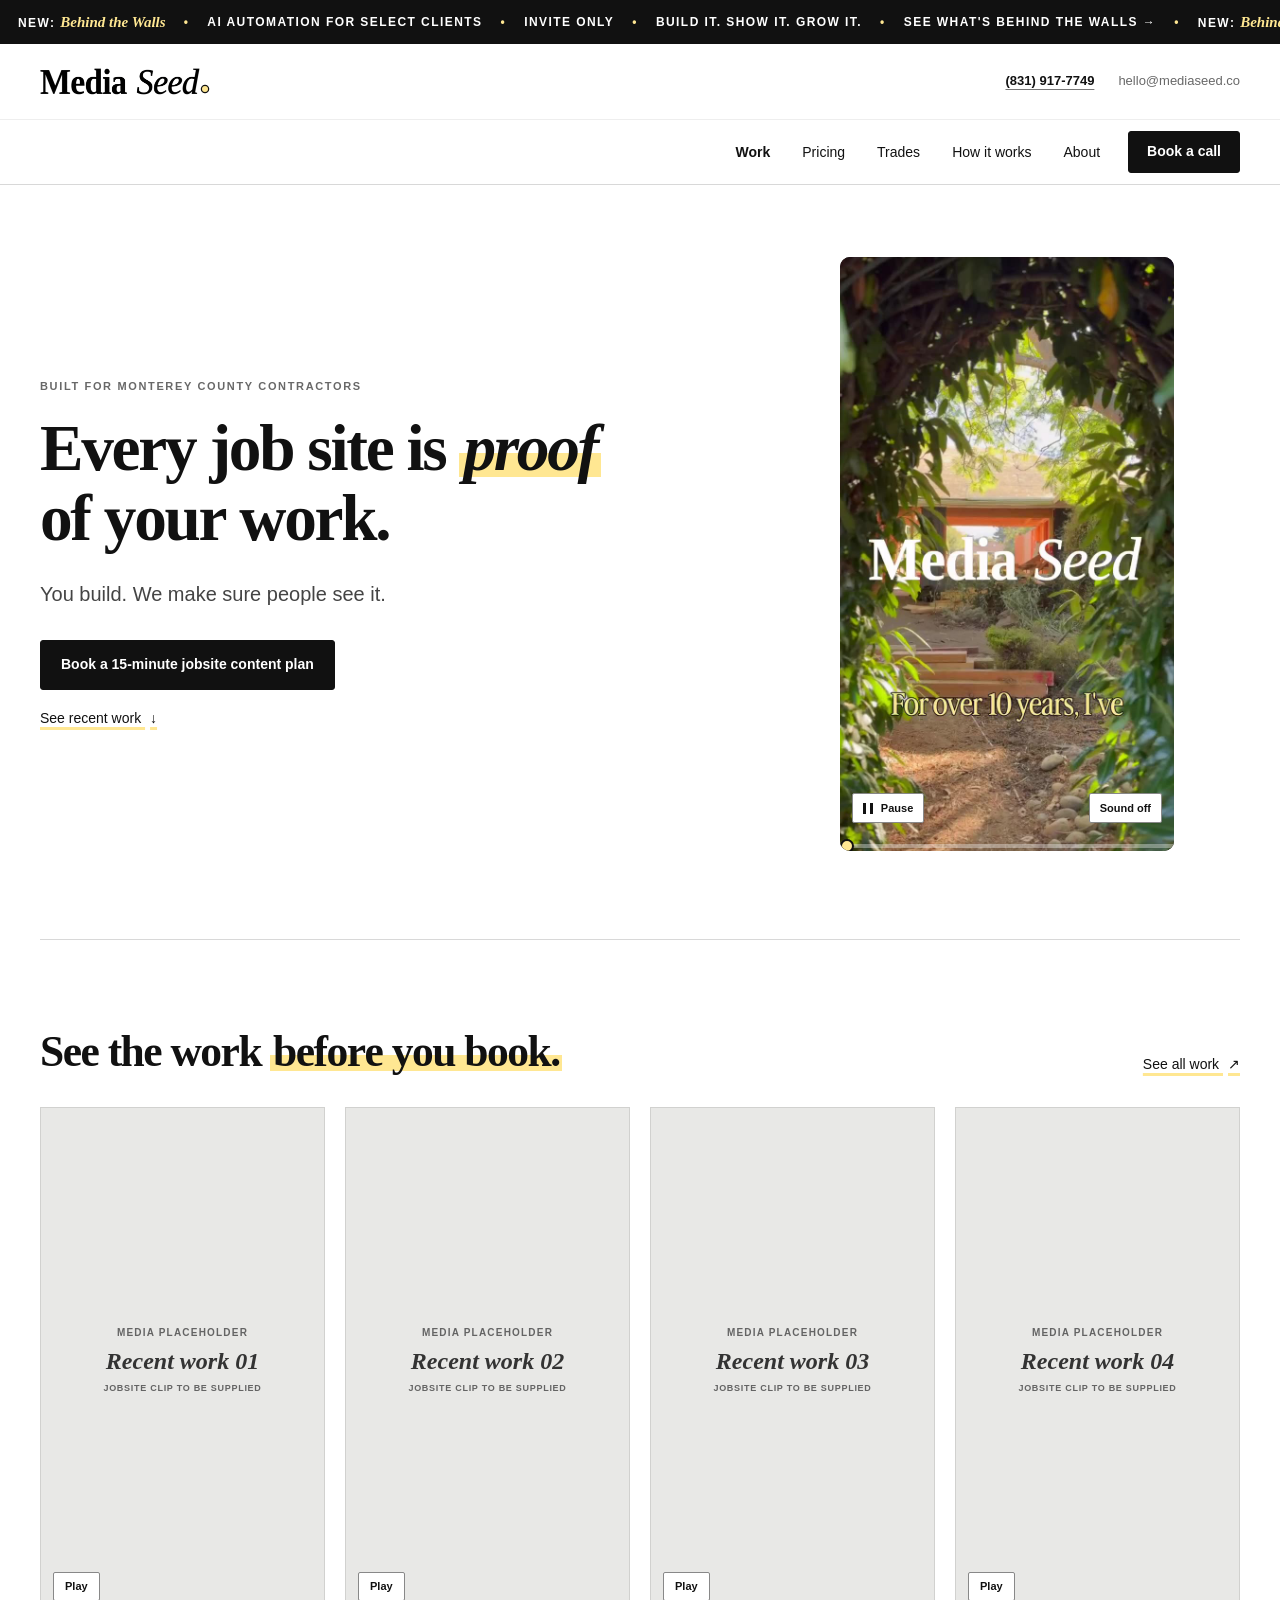
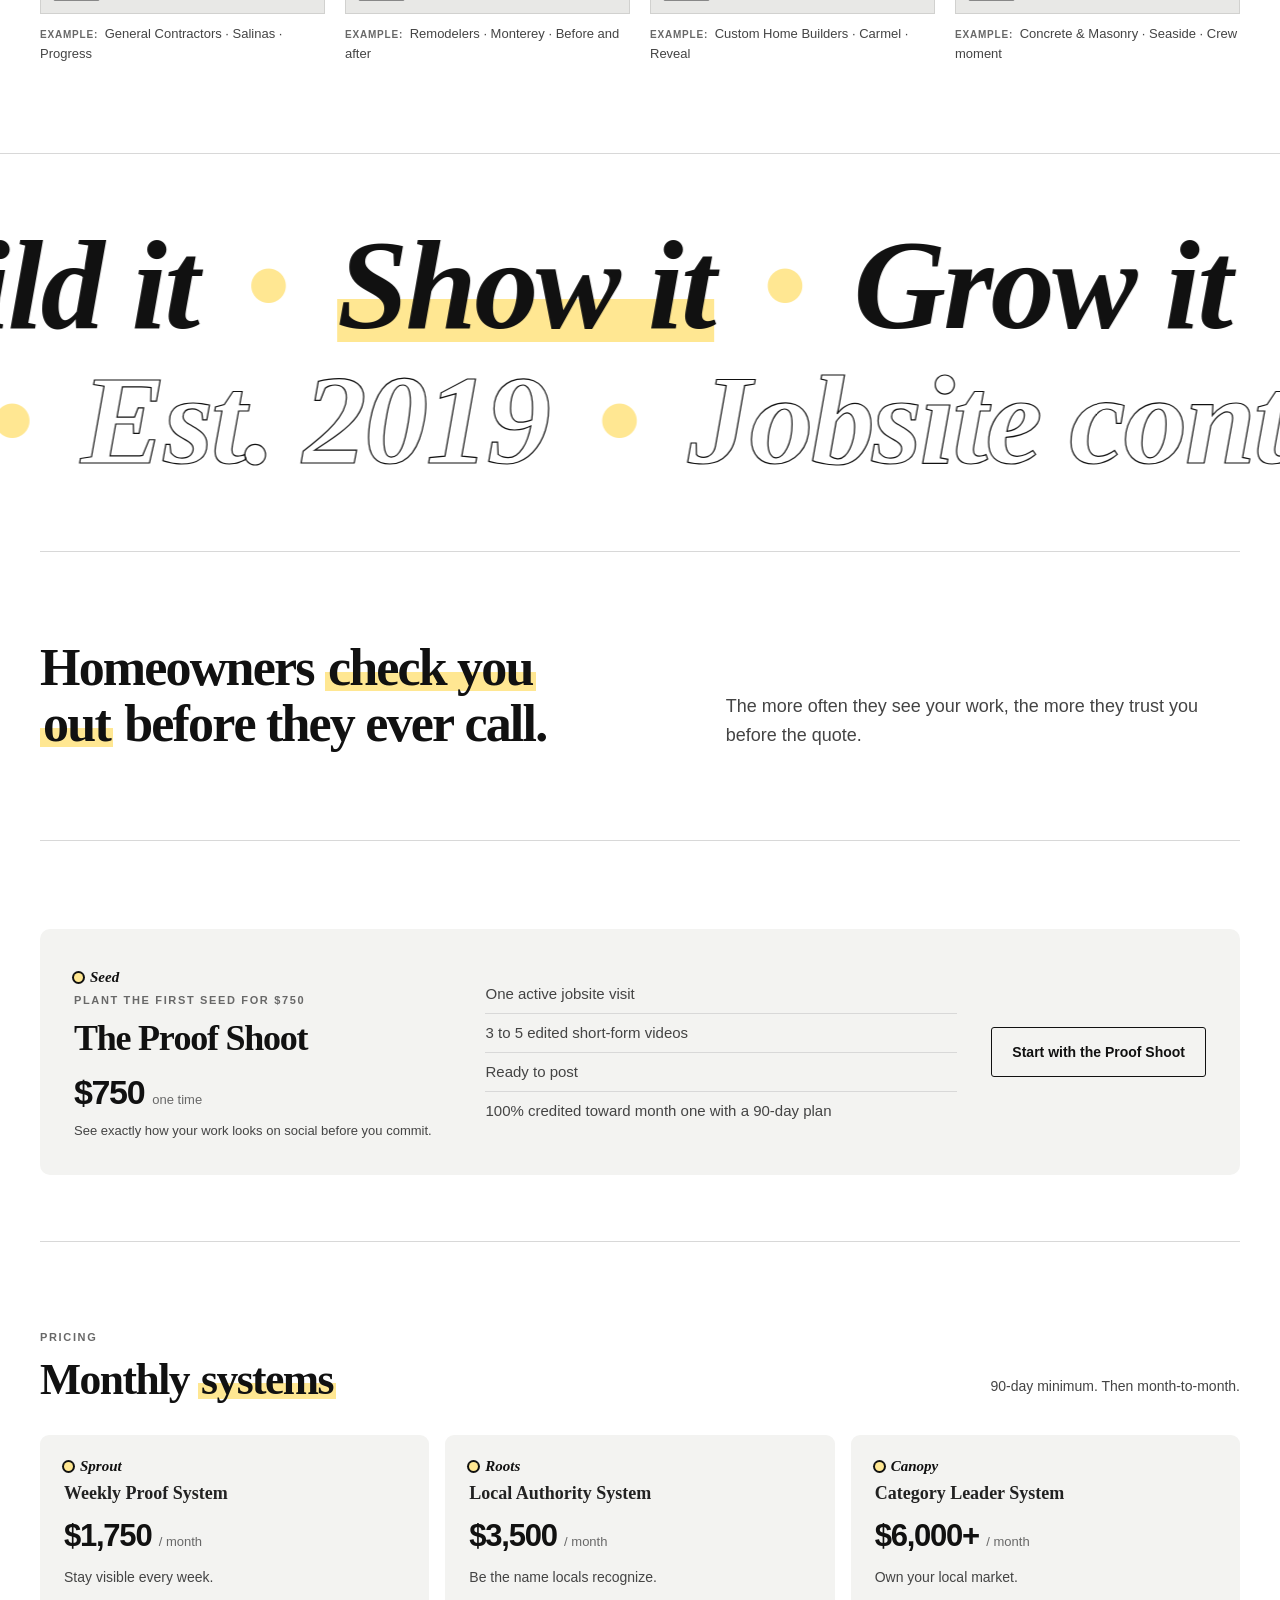
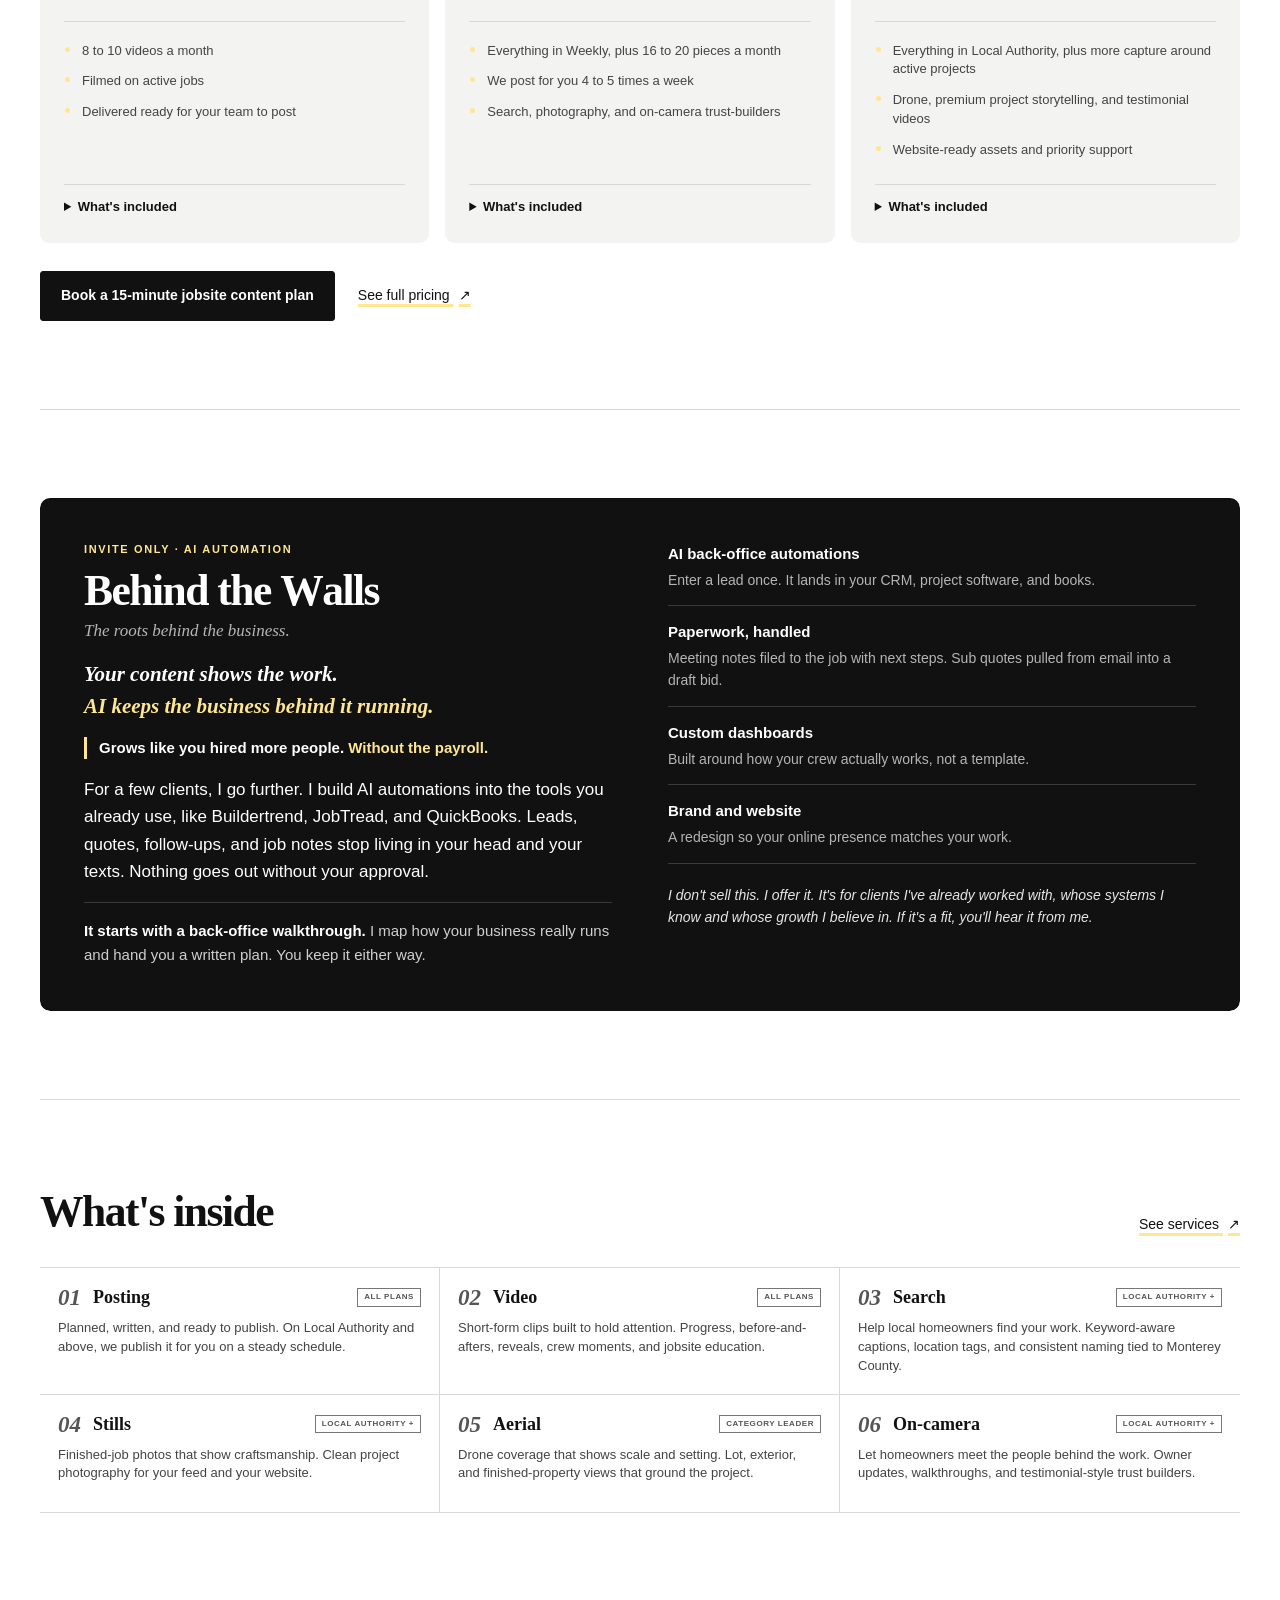
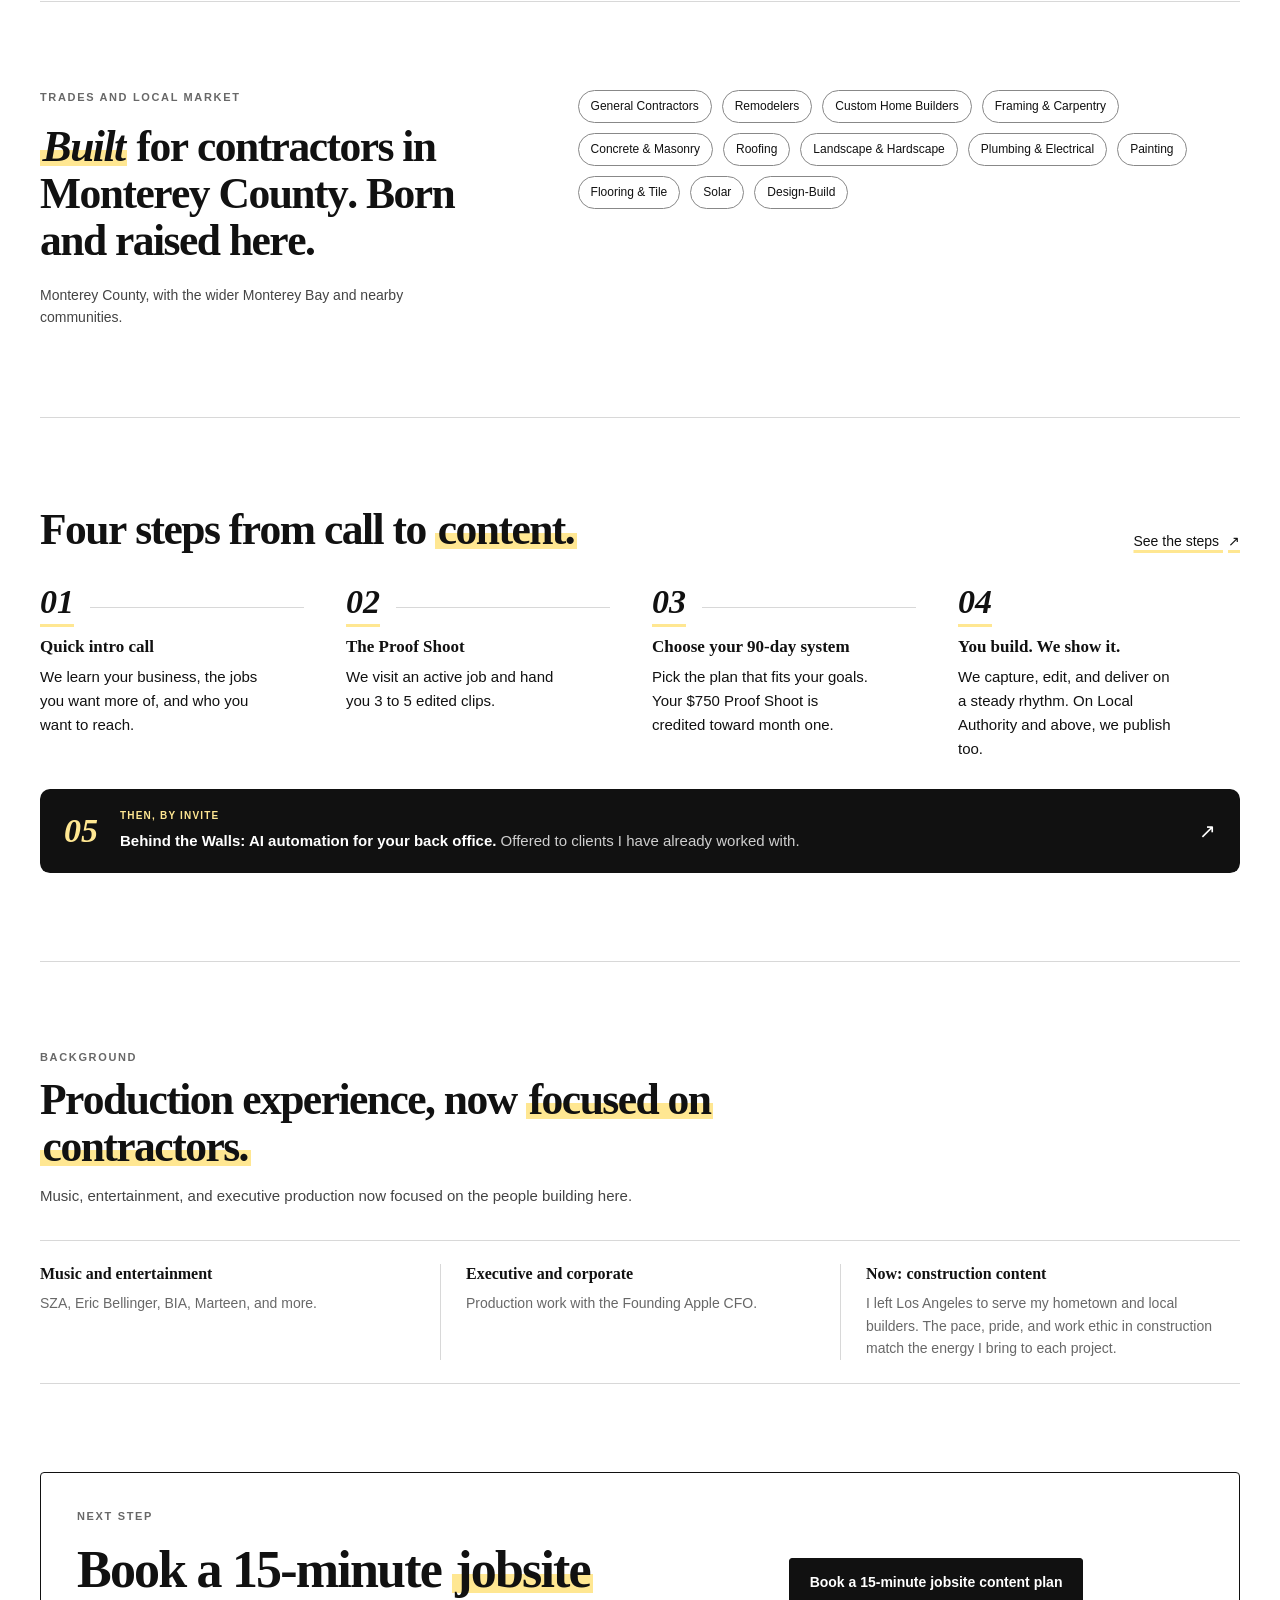
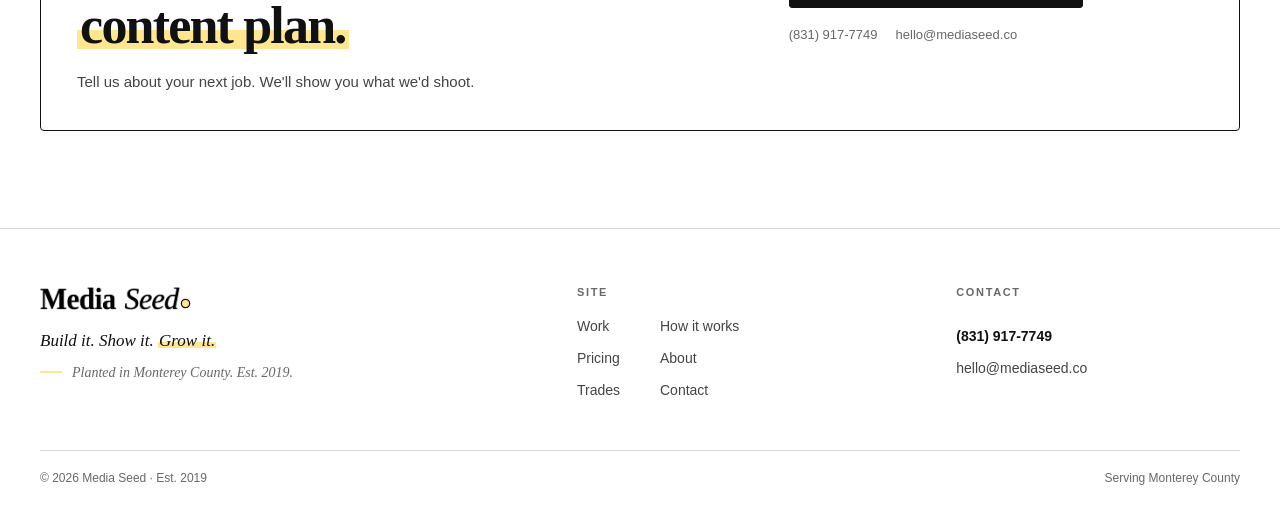
==== commit 01b70338: "Seed brand: Grow it tagline, seed dot mark and cursor, sprouting intro, seed language, 404, growth s" ====
--- a/index.html
+++ b/index.html
@@ -6,7 +6,7 @@
   <meta name="description" content="Jobsite content and social media systems for contractors in Monterey County. You build. We make sure people see it.">
   <meta name="theme-color" content="#ffffff">
   <title>Contractor Social Media &amp; Jobsite Video | Monterey County | Media Seed</title>
-  <link rel="stylesheet" href="styles.css?v=20261127i"><script>try{var d=document.documentElement,r=matchMedia("(prefers-reduced-motion: reduce)").matches;if(sessionStorage.getItem("ms-intro")||r)d.classList.add("intro-seen");if(!r&&"IntersectionObserver"in window)d.classList.add("js-motion")}catch(e){document.documentElement.classList.add("intro-seen")}</script><link rel="icon" href="/favicon.ico" sizes="any"><link rel="icon" type="image/png" sizes="192x192" href="/favicon-192.png"><link rel="apple-touch-icon" href="/apple-touch-icon.png">
+  <link rel="stylesheet" href="styles.css?v=20261127j"><script>try{var d=document.documentElement,r=matchMedia("(prefers-reduced-motion: reduce)").matches;if(sessionStorage.getItem("ms-intro")||r)d.classList.add("intro-seen");if(!r&&"IntersectionObserver"in window)d.classList.add("js-motion")}catch(e){document.documentElement.classList.add("intro-seen")}</script><link rel="icon" href="/favicon.ico" sizes="any"><link rel="icon" type="image/png" sizes="192x192" href="/favicon-192.png"><link rel="apple-touch-icon" href="/apple-touch-icon.png">
   <script type="application/ld+json">
   {
     "@context": "https://schema.org",
@@ -17,10 +17,10 @@
     "areaServed": "Monterey County, California"
   }
   </script>
-  <script src="script.js?v=20261127i" defer></script>
+  <script src="script.js?v=20261127j" defer></script>
 </head>
-<body class="homepage"><div class="intro" aria-hidden="true"><div class="intro-top"><span>Est. 2019</span><span>Monterey County</span></div><div class="intro-stage"><span class="intro-line l1"><span>Build it.</span></span><span class="intro-line l2"><span>Show it.</span></span><span class="intro-line l3"><img src="assets/mediaseed_wordmark.png" alt=""></span></div><div class="intro-foot"><span>Jobsite content for contractors</span><span class="intro-bar"><i></i></span></div></div>
-  <header class="site-header"><a class="ticker" href="pricing.html#behind-the-walls" aria-label="New: Behind the Walls. AI automation for select clients. Invite only. See what's behind the walls."><div class="ticker-track" aria-hidden="true"><div class="ticker-group"><span>New: <strong>Behind the Walls</strong></span><span class="ticker-dot" aria-hidden="true">&bull;</span><span>AI automation for select clients</span><span class="ticker-dot" aria-hidden="true">&bull;</span><span>Invite only</span><span class="ticker-dot" aria-hidden="true">&bull;</span><span>Build it. Show it. Run it.</span><span class="ticker-dot" aria-hidden="true">&bull;</span><span>See what's behind the walls &rarr;</span><span class="ticker-dot" aria-hidden="true">&bull;</span><span>New: <strong>Behind the Walls</strong></span><span class="ticker-dot" aria-hidden="true">&bull;</span><span>AI automation for select clients</span><span class="ticker-dot" aria-hidden="true">&bull;</span><span>Invite only</span><span class="ticker-dot" aria-hidden="true">&bull;</span><span>Build it. Show it. Run it.</span><span class="ticker-dot" aria-hidden="true">&bull;</span><span>See what's behind the walls &rarr;</span><span class="ticker-dot" aria-hidden="true">&bull;</span></div><div class="ticker-group"><span>New: <strong>Behind the Walls</strong></span><span class="ticker-dot" aria-hidden="true">&bull;</span><span>AI automation for select clients</span><span class="ticker-dot" aria-hidden="true">&bull;</span><span>Invite only</span><span class="ticker-dot" aria-hidden="true">&bull;</span><span>Build it. Show it. Run it.</span><span class="ticker-dot" aria-hidden="true">&bull;</span><span>See what's behind the walls &rarr;</span><span class="ticker-dot" aria-hidden="true">&bull;</span><span>New: <strong>Behind the Walls</strong></span><span class="ticker-dot" aria-hidden="true">&bull;</span><span>AI automation for select clients</span><span class="ticker-dot" aria-hidden="true">&bull;</span><span>Invite only</span><span class="ticker-dot" aria-hidden="true">&bull;</span><span>Build it. Show it. Run it.</span><span class="ticker-dot" aria-hidden="true">&bull;</span><span>See what's behind the walls &rarr;</span><span class="ticker-dot" aria-hidden="true">&bull;</span></div></div></a>
+<body class="homepage"><div class="intro" aria-hidden="true"><div class="intro-top"><span>Est. 2019</span><span>Monterey County</span></div><div class="intro-stage"><span class="intro-line l1"><span>Build it.</span></span><span class="intro-line l2"><span>Show it.</span></span><span class="intro-line l4"><span>Grow it.</span></span><span class="intro-line l3"><img src="assets/mediaseed_wordmark.png" alt=""></span><span class="sprout"><i class="seed"></i><i class="stem"></i><i class="leaf left"></i><i class="leaf right"></i></span></div><div class="intro-foot"><span>Jobsite content for contractors</span><span>Planted 2019</span></div></div>
+  <header class="site-header"><a class="ticker" href="pricing.html#behind-the-walls" aria-label="New: Behind the Walls. AI automation for select clients. Invite only. See what's behind the walls."><div class="ticker-track" aria-hidden="true"><div class="ticker-group"><span>New: <strong>Behind the Walls</strong></span><span class="ticker-dot" aria-hidden="true">&bull;</span><span>AI automation for select clients</span><span class="ticker-dot" aria-hidden="true">&bull;</span><span>Invite only</span><span class="ticker-dot" aria-hidden="true">&bull;</span><span>Build it. Show it. Grow it.</span><span class="ticker-dot" aria-hidden="true">&bull;</span><span>See what's behind the walls &rarr;</span><span class="ticker-dot" aria-hidden="true">&bull;</span><span>New: <strong>Behind the Walls</strong></span><span class="ticker-dot" aria-hidden="true">&bull;</span><span>AI automation for select clients</span><span class="ticker-dot" aria-hidden="true">&bull;</span><span>Invite only</span><span class="ticker-dot" aria-hidden="true">&bull;</span><span>Build it. Show it. Grow it.</span><span class="ticker-dot" aria-hidden="true">&bull;</span><span>See what's behind the walls &rarr;</span><span class="ticker-dot" aria-hidden="true">&bull;</span></div><div class="ticker-group"><span>New: <strong>Behind the Walls</strong></span><span class="ticker-dot" aria-hidden="true">&bull;</span><span>AI automation for select clients</span><span class="ticker-dot" aria-hidden="true">&bull;</span><span>Invite only</span><span class="ticker-dot" aria-hidden="true">&bull;</span><span>Build it. Show it. Grow it.</span><span class="ticker-dot" aria-hidden="true">&bull;</span><span>See what's behind the walls &rarr;</span><span class="ticker-dot" aria-hidden="true">&bull;</span><span>New: <strong>Behind the Walls</strong></span><span class="ticker-dot" aria-hidden="true">&bull;</span><span>AI automation for select clients</span><span class="ticker-dot" aria-hidden="true">&bull;</span><span>Invite only</span><span class="ticker-dot" aria-hidden="true">&bull;</span><span>Build it. Show it. Grow it.</span><span class="ticker-dot" aria-hidden="true">&bull;</span><span>See what's behind the walls &rarr;</span><span class="ticker-dot" aria-hidden="true">&bull;</span></div></div></a>
     <div class="utility-bar">
       <a class="wordmark" href="index.html" aria-label="Media Seed home"><img src="assets/mediaseed_wordmark.png" alt="Media Seed"></a>
       <div class="header-contact"><a href="tel:+18319177749">(831) 917-7749</a><a href="mailto:hello@mediaseed.co">hello@mediaseed.co</a></div>
@@ -60,14 +60,14 @@
       </div>
     </section>
 
-    <div class="kinetic" aria-hidden="true"><div class="kinetic-row" data-dir="-1"><span>Build it <i>•</i> <b>Show it</b> <i>•</i> Run it <i>•</i> Build it <i>•</i> <b>Show it</b> <i>•</i> Run it <i>•</i> Build it <i>•</i> <b>Show it</b> <i>•</i> Run it <i>•</i></span></div><div class="kinetic-row outline" data-dir="1"><span>Monterey County <i>•</i> Est. 2019 <i>•</i> Jobsite content <i>•</i> Monterey County <i>•</i> Est. 2019 <i>•</i> Jobsite content <i>•</i> Monterey County <i>•</i> Est. 2019 <i>•</i></span></div></div>
+    <div class="kinetic" aria-hidden="true"><div class="kinetic-row" data-dir="-1"><span>Build it <i>•</i> <b>Show it</b> <i>•</i> Grow it <i>•</i> Build it <i>•</i> <b>Show it</b> <i>•</i> Grow it <i>•</i> Build it <i>•</i> <b>Show it</b> <i>•</i> Grow it <i>•</i></span></div><div class="kinetic-row outline" data-dir="1"><span>Monterey County <i>•</i> Est. 2019 <i>•</i> Jobsite content <i>•</i> Monterey County <i>•</i> Est. 2019 <i>•</i> Jobsite content <i>•</i> Monterey County <i>•</i> Est. 2019 <i>•</i></span></div></div>
     <section class="why-section section-wrap section-rule" aria-labelledby="why-title">
       <h2 id="why-title">Homeowners <span class="mark">check you out</span> before they ever call.</h2><p>The more often they see your work, the more they trust you before the quote.</p>
     </section>
 
     <section class="proof-section section-wrap section-rule" id="proof-shoot" aria-labelledby="proof-title">
       <div class="proof-card">
-        <div><p class="eyebrow">Start here</p><h2 id="proof-title">The Proof Shoot</h2><p class="price">$750 <span>one time</span></p><p class="proof-reassurance">See exactly how your work looks on social before you commit.</p></div>
+        <div><p class="growth-stage"><i></i>Seed</p><p class="eyebrow">Plant the first seed for $750</p><h2 id="proof-title">The Proof Shoot</h2><p class="price">$750 <span>one time</span></p><p class="proof-reassurance">See exactly how your work looks on social before you commit.</p></div>
         <ul class="deliverables"><li>One active jobsite visit</li><li>3 to 5 edited short-form videos</li><li>Ready to post</li><li>100% credited toward month one with a 90-day plan</li></ul>
         <a class="button button-secondary" href="contact.html?offer=proof-shoot">Start with the Proof Shoot</a>
       </div>
@@ -77,17 +77,17 @@
       <div class="section-heading"><div><p class="eyebrow">Pricing</p><h2 id="pricing-title">Monthly <span class="mark">systems</span></h2></div><p class="section-aside">90-day minimum. Then month-to-month.</p></div>
       <div class="tier-grid">
         <article class="tier-card">
-          <p class="tier-label">Weekly Proof System</p><p class="price">$1,750 <span>/ month</span></p><p class="tier-pitch">Stay visible every week.</p>
+          <p class="growth-stage"><i></i>Sprout</p><p class="tier-label">Weekly Proof System</p><p class="price">$1,750 <span>/ month</span></p><p class="tier-pitch">Stay visible every week.</p>
           <ul class="tier-default"><li>8 to 10 videos a month</li><li>Filmed on active jobs</li><li>Delivered ready for your team to post</li></ul>
           <details><summary>What's included</summary><ul><li>8 to 10 short-form videos per month</li><li>On-site jobsite capture</li><li>Editing, hooks, captions, and platform-ready formatting</li><li>Monthly posting calendar</li><li>Delivered ready to publish</li><li>Monthly content review</li></ul></details>
         </article>
         <article class="tier-card">
-          <p class="tier-label">Local Authority System</p><p class="price">$3,500 <span>/ month</span></p><p class="tier-pitch">Be the name locals recognize.</p>
+          <p class="growth-stage"><i></i>Roots</p><p class="tier-label">Local Authority System</p><p class="price">$3,500 <span>/ month</span></p><p class="tier-pitch">Be the name locals recognize.</p>
           <ul class="tier-default"><li>Everything in Weekly, plus 16 to 20 pieces a month</li><li>We post for you 4 to 5 times a week</li><li>Search, photography, and on-camera trust-builders</li></ul>
           <details><summary>What's included</summary><ul><li>Everything in Weekly Proof System</li><li>16 to 20 pieces of content per month</li><li>Publishing 4 to 5 times per week</li><li>SEO-aware captions, keywords, and Monterey County location tags</li><li>Monthly content plan</li><li>Professional photography</li><li>On-camera owner and crew content</li><li>Client testimonial capture and editing</li></ul></details>
         </article>
         <article class="tier-card">
-          <p class="tier-label">Category Leader System</p><p class="price">$6,000+ <span>/ month</span></p><p class="tier-pitch">Own your local market.</p>
+          <p class="growth-stage"><i></i>Canopy</p><p class="tier-label">Category Leader System</p><p class="price">$6,000+ <span>/ month</span></p><p class="tier-pitch">Own your local market.</p>
           <ul class="tier-default"><li>Everything in Local Authority, plus more capture around active projects</li><li>Drone, premium project storytelling, and testimonial videos</li><li>Website-ready assets and priority support</li></ul>
           <details><summary>What's included</summary><ul><li>Everything in Local Authority System</li><li>Increased capture and content volume, scoped to active projects</li><li>Drone footage</li><li>Advanced creative direction and brand consistency</li><li>Premium on-camera project storytelling</li><li>Client testimonial video production</li><li>Website-ready photography and project assets</li><li>Priority editing and publishing support</li></ul></details>
         </article>
@@ -96,7 +96,7 @@
     </section>
 
     <section class="invite-section section-wrap section-rule" id="behind-the-walls" aria-labelledby="invite-title">
-      <div class="invite-card"><div class="invite-copy"><p class="eyebrow">Invite only · AI automation</p><h2 id="invite-title">Behind the Walls</h2><p class="invite-lede">Your content shows the work. <span class="lede-accent">AI keeps the business behind it running.</span></p><p>For a few clients, I go further. I build AI automations into the tools you already use, like Buildertrend, JobTread, and QuickBooks. Leads, quotes, follow-ups, and job notes stop living in your head and your texts. Nothing goes out without your approval.</p><p class="invite-start"><strong>It starts with a back-office walkthrough.</strong> I map how your business really runs and hand you a written plan. You keep it either way.</p></div><div class="invite-detail"><ul class="invite-list"><li><strong>AI back-office automations</strong><span>Enter a lead once. It lands in your CRM, project software, and books.</span></li><li><strong>Paperwork, handled</strong><span>Meeting notes filed to the job with next steps. Sub quotes pulled from email into a draft bid.</span></li><li><strong>Custom dashboards</strong><span>Built around how your crew actually works, not a template.</span></li><li><strong>Brand and website</strong><span>A redesign so your online presence matches your work.</span></li></ul><p class="invite-note">I don't sell this. I offer it. It's for clients I've already worked with, whose systems I know and whose growth I believe in. If it's a fit, you'll hear it from me.</p></div></div>
+      <div class="invite-card"><div class="invite-copy"><p class="eyebrow">Invite only · AI automation</p><h2 id="invite-title">Behind the Walls</h2><p class="invite-roots">The roots behind the business.</p><p class="invite-lede">Your content shows the work. <span class="lede-accent">AI keeps the business behind it running.</span></p><p class="invite-payroll">Grows like you hired more people. <span>Without the payroll.</span></p><p>For a few clients, I go further. I build AI automations into the tools you already use, like Buildertrend, JobTread, and QuickBooks. Leads, quotes, follow-ups, and job notes stop living in your head and your texts. Nothing goes out without your approval.</p><p class="invite-start"><strong>It starts with a back-office walkthrough.</strong> I map how your business really runs and hand you a written plan. You keep it either way.</p></div><div class="invite-detail"><ul class="invite-list"><li><strong>AI back-office automations</strong><span>Enter a lead once. It lands in your CRM, project software, and books.</span></li><li><strong>Paperwork, handled</strong><span>Meeting notes filed to the job with next steps. Sub quotes pulled from email into a draft bid.</span></li><li><strong>Custom dashboards</strong><span>Built around how your crew actually works, not a template.</span></li><li><strong>Brand and website</strong><span>A redesign so your online presence matches your work.</span></li></ul><p class="invite-note">I don't sell this. I offer it. It's for clients I've already worked with, whose systems I know and whose growth I believe in. If it's a fit, you'll hear it from me.</p></div></div>
     </section>
 
     <section class="inside-section section-wrap section-rule" id="services" aria-labelledby="inside-title">
@@ -127,7 +127,7 @@
       <div class="final-cta" id="contact"><div><p class="eyebrow">Next step</p><h2>Book a 15-minute <span class="mark">jobsite content plan.</span></h2><p>Tell us about your next job. We'll show you what we'd shoot.</p></div><div class="final-actions"><a class="button button-primary" href="contact.html">Book a 15-minute jobsite content plan</a><div class="direct-contact"><a href="tel:+18319177749">(831) 917-7749</a><a href="mailto:hello@mediaseed.co">hello@mediaseed.co</a></div></div></div>
     </section>
   </main>
-  <footer class="site-footer"><div class="footer-inner"><div class="footer-brand"><a class="wordmark footer-mark" href="index.html" aria-label="Media Seed home"><img src="assets/mediaseed_wordmark.png" alt="Media Seed"></a><p class="footer-slogan">Build it. Show it.</p><p class="footer-est">Est. 2019</p></div><nav class="footer-nav" aria-label="Footer navigation"><p class="eyebrow">Site</p><ul><li><a href="work.html">Work</a></li><li><a href="how-it-works.html">How it works</a></li><li><a href="pricing.html">Pricing</a></li><li><a href="about.html">About</a></li><li><a href="trades.html">Trades</a></li><li><a href="contact.html">Contact</a></li></ul></nav><div class="footer-contact"><p class="eyebrow">Contact</p><a class="footer-phone" href="tel:+18319177749">(831) 917-7749</a><a class="footer-email" href="mailto:hello@mediaseed.co">hello@mediaseed.co</a></div><div class="footer-base"><p>&copy; 2026 Media Seed · Est. 2019</p><p>Serving Monterey County</p></div></div></footer>
+  <footer class="site-footer"><div class="footer-inner"><div class="footer-brand"><a class="wordmark footer-mark" href="index.html" aria-label="Media Seed home"><img src="assets/mediaseed_wordmark.png" alt="Media Seed"></a><p class="footer-slogan">Build it. Show it. <span class="mark is-in">Grow it.</span></p><p class="footer-est">Planted in Monterey County. Est. 2019.</p></div><nav class="footer-nav" aria-label="Footer navigation"><p class="eyebrow">Site</p><ul><li><a href="work.html">Work</a></li><li><a href="how-it-works.html">How it works</a></li><li><a href="pricing.html">Pricing</a></li><li><a href="about.html">About</a></li><li><a href="trades.html">Trades</a></li><li><a href="contact.html">Contact</a></li></ul></nav><div class="footer-contact"><p class="eyebrow">Contact</p><a class="footer-phone" href="tel:+18319177749">(831) 917-7749</a><a class="footer-email" href="mailto:hello@mediaseed.co">hello@mediaseed.co</a></div><div class="footer-base"><p>&copy; 2026 Media Seed · Est. 2019</p><p>Serving Monterey County</p></div></div></footer>
   <div class="mobile-sticky-cta"><a class="button button-primary" href="contact.html">Book a call</a><a class="call-shortcut" href="tel:+18319177749" aria-label="Call Media Seed">Call</a></div>
   <dialog class="player-dialog" aria-label="Video player placeholder"><button class="dialog-close" type="button" aria-label="Close player">×</button><div class="dialog-video"><div class="media-placeholder"><span class="placeholder-kicker">Media placeholder</span><span class="placeholder-title">Recent work video</span><span class="placeholder-note">Full-screen player preview. Real client footage to be supplied.</span></div><div class="dialog-controls"><button type="button" class="dialog-play">Play</button><button type="button" class="dialog-sound">Sound on</button></div></div></dialog>
 </body>
--- a/styles.css
+++ b/styles.css
@@ -501,3 +501,67 @@
 /* Never allow sideways scrolling/zoom-out on phones (animations start off to the side) */
 html,body{overflow-x:hidden}
 @supports (overflow:clip){html,body{overflow-x:clip}}
+
+/* ===== Seed brand mark: butter-yellow dot ===== */
+.wordmark{display:inline-flex;align-items:flex-end}
+@media(max-width:760px){.mobile-wordmark{display:inline-flex;align-items:flex-end}.mobile-wordmark img{height:auto}}
+.wordmark:after,.mobile-wordmark:after{content:"";flex:0 0 auto;width:.38em;height:.38em;margin:0 0 .2em .12em;border-radius:50%;background:var(--butter);box-shadow:0 0 0 1.25px var(--ink);font-size:16px}
+.footer-mark:after{font-size:18px}
+main ul:not([class]) li::marker,.deliverables li::marker,.tier-card ul li::marker{color:var(--butter);font-size:1.25em}
+.footer-slogan .mark{background-size:100% 34%}
+
+/* Growth stage labels */
+.growth-stage{display:inline-flex;align-items:center;gap:7px;margin:0 0 8px;font:italic 600 15px/1 var(--serif);color:var(--ink)}
+.growth-stage i{width:9px;height:9px;border-radius:50%;background:var(--butter);box-shadow:0 0 0 2px var(--ink)}
+
+/* Behind the Walls extra lines */
+.invite-roots{margin:6px 0 0;font:italic 400 17px/1.3 var(--serif);color:#b5b5b5}
+.invite-card .invite-payroll{margin:16px 0 0;padding-left:12px;border-left:3px solid var(--butter);font:600 15px/1.5 var(--sans);color:var(--white)}
+.invite-payroll span{color:var(--butter)}
+
+/* ===== Seed cursor (desktop, fine pointers only) ===== */
+.seed-cursor{position:fixed;left:0;top:0;z-index:90;width:12px;height:12px;margin:-6px 0 0 -6px;border-radius:50%;background:var(--butter);box-shadow:0 0 0 1.5px var(--ink);pointer-events:none;transition:width .25s ease,height .25s ease,margin .25s ease,opacity .25s ease,background-color .25s ease;opacity:0}
+.seed-cursor.on{opacity:1}
+.seed-cursor.grow{width:44px;height:44px;margin:-22px 0 0 -22px;background:rgba(255,231,146,.55)}
+@media (hover:none),(pointer:coarse){.seed-cursor{display:none}}
+
+/* ===== Intro: seed drops and sprouts ===== */
+.intro-bar{display:none}
+.sprout{position:absolute;left:50%;bottom:6%;width:60px;height:110px;margin-left:-30px;pointer-events:none}
+.sprout i{position:absolute;display:block}
+.sprout .seed{left:50%;bottom:0;width:16px;height:16px;margin-left:-8px;border-radius:50%;background:var(--butter);transform:translateY(-70vh);animation:seed-drop .6s cubic-bezier(.5,0,.75,0) .1s forwards,seed-land .3s ease-out .7s}
+.sprout .stem{left:50%;bottom:14px;width:2px;height:70px;margin-left:-1px;background:var(--butter);transform-origin:bottom;transform:scaleY(0);animation:grow-y .6s cubic-bezier(.2,.7,.2,1) .8s forwards}
+.sprout .leaf{bottom:52px;width:22px;height:11px;background:var(--butter);border-radius:0 100% 0 100%;transform:scale(0);animation:leaf-in .45s cubic-bezier(.34,1.56,.64,1) forwards}
+.sprout .leaf.left{right:50%;transform-origin:100% 100%;border-radius:100% 0 100% 0;animation-delay:1.15s;--r:-24deg}
+.sprout .leaf.right{left:50%;bottom:70px;transform-origin:0 100%;animation-delay:1.3s;--r:-24deg}
+@keyframes seed-drop{to{transform:translateY(0)}}
+@keyframes seed-land{0%{transform:scale(1.35,.7)}100%{transform:scale(1)}}
+@keyframes grow-y{to{transform:scaleY(1)}}
+@keyframes leaf-in{from{transform:scale(0) rotate(0)}to{transform:scale(1) rotate(var(--r))}}
+.intro{animation:intro-out .8s cubic-bezier(.7,0,.2,1) 3.75s forwards}
+.l1>span{animation:intro-in .5s cubic-bezier(.2,.7,.2,1) 1.1s forwards,intro-up .4s cubic-bezier(.6,0,.4,1) 1.7s forwards}
+.l2>span{animation:intro-in .5s cubic-bezier(.2,.7,.2,1) 1.8s forwards,intro-mark .45s ease 2.1s forwards,intro-up .4s cubic-bezier(.6,0,.4,1) 2.4s forwards}
+.l4>span{display:block;transform:translateY(110%);font:italic 600 clamp(48px,9vw,120px)/1 var(--serif);color:var(--white);animation:intro-in .5s cubic-bezier(.2,.7,.2,1) 2.5s forwards,intro-up .4s cubic-bezier(.6,0,.4,1) 3.05s forwards}
+.l3>img{animation:intro-in .55s cubic-bezier(.2,.7,.2,1) 3.15s forwards}
+:root{--intro-delay:4.1s}
+.intro-seen{--intro-delay:.15s}
+
+/* ===== Scroll progress grows like a stem with a leaf at the tip ===== */
+.scroll-progress{transform:none;width:calc(var(--p,0) * 100%);height:2px;bottom:-1px}
+.scroll-progress:after{content:"";position:absolute;right:-9px;top:-9px;width:14px;height:8px;background:var(--butter);border-radius:0 100% 0 100%;transform:rotate(-28deg);opacity:min(1,calc(var(--p,0) * 40))}
+
+/* ===== 404 ===== */
+.not-found{position:relative;padding-bottom:80px}
+.not-found-sprout{position:relative;width:60px;height:96px;margin:10px 0 26px}
+.not-found-sprout i{position:absolute;display:block}
+.not-found-sprout .seed{left:22px;bottom:0;width:16px;height:16px;border-radius:50%;background:var(--butter);box-shadow:0 0 0 2px var(--ink)}
+.not-found-sprout .stem{left:29px;bottom:16px;width:2px;height:60px;background:var(--ink);transform-origin:bottom;animation:grow-y .8s ease .6s both}
+.not-found-sprout .leaf{width:22px;height:11px;background:var(--butter);box-shadow:0 0 0 1.5px var(--ink)}
+.not-found-sprout .leaf.left{right:31px;bottom:46px;border-radius:100% 0 100% 0;transform:rotate(24deg)}
+.not-found-sprout .leaf.right{left:31px;bottom:62px;border-radius:0 100% 0 100%;transform:rotate(-24deg)}
+
+@media(prefers-reduced-motion:reduce){.seed-cursor{display:none}}
+
+.intro-line.l3{display:inline-flex;align-items:flex-end}
+.l3:after{content:"";width:clamp(10px,1.6vw,16px);height:clamp(10px,1.6vw,16px);margin:0 0 .5vw .7vw;border-radius:50%;background:var(--butter);transform:scale(0);animation:leaf-in .4s cubic-bezier(.34,1.56,.64,1) 3.6s forwards;--r:0deg}
+.site-footer .footer-mark{display:inline-flex;align-items:flex-end}
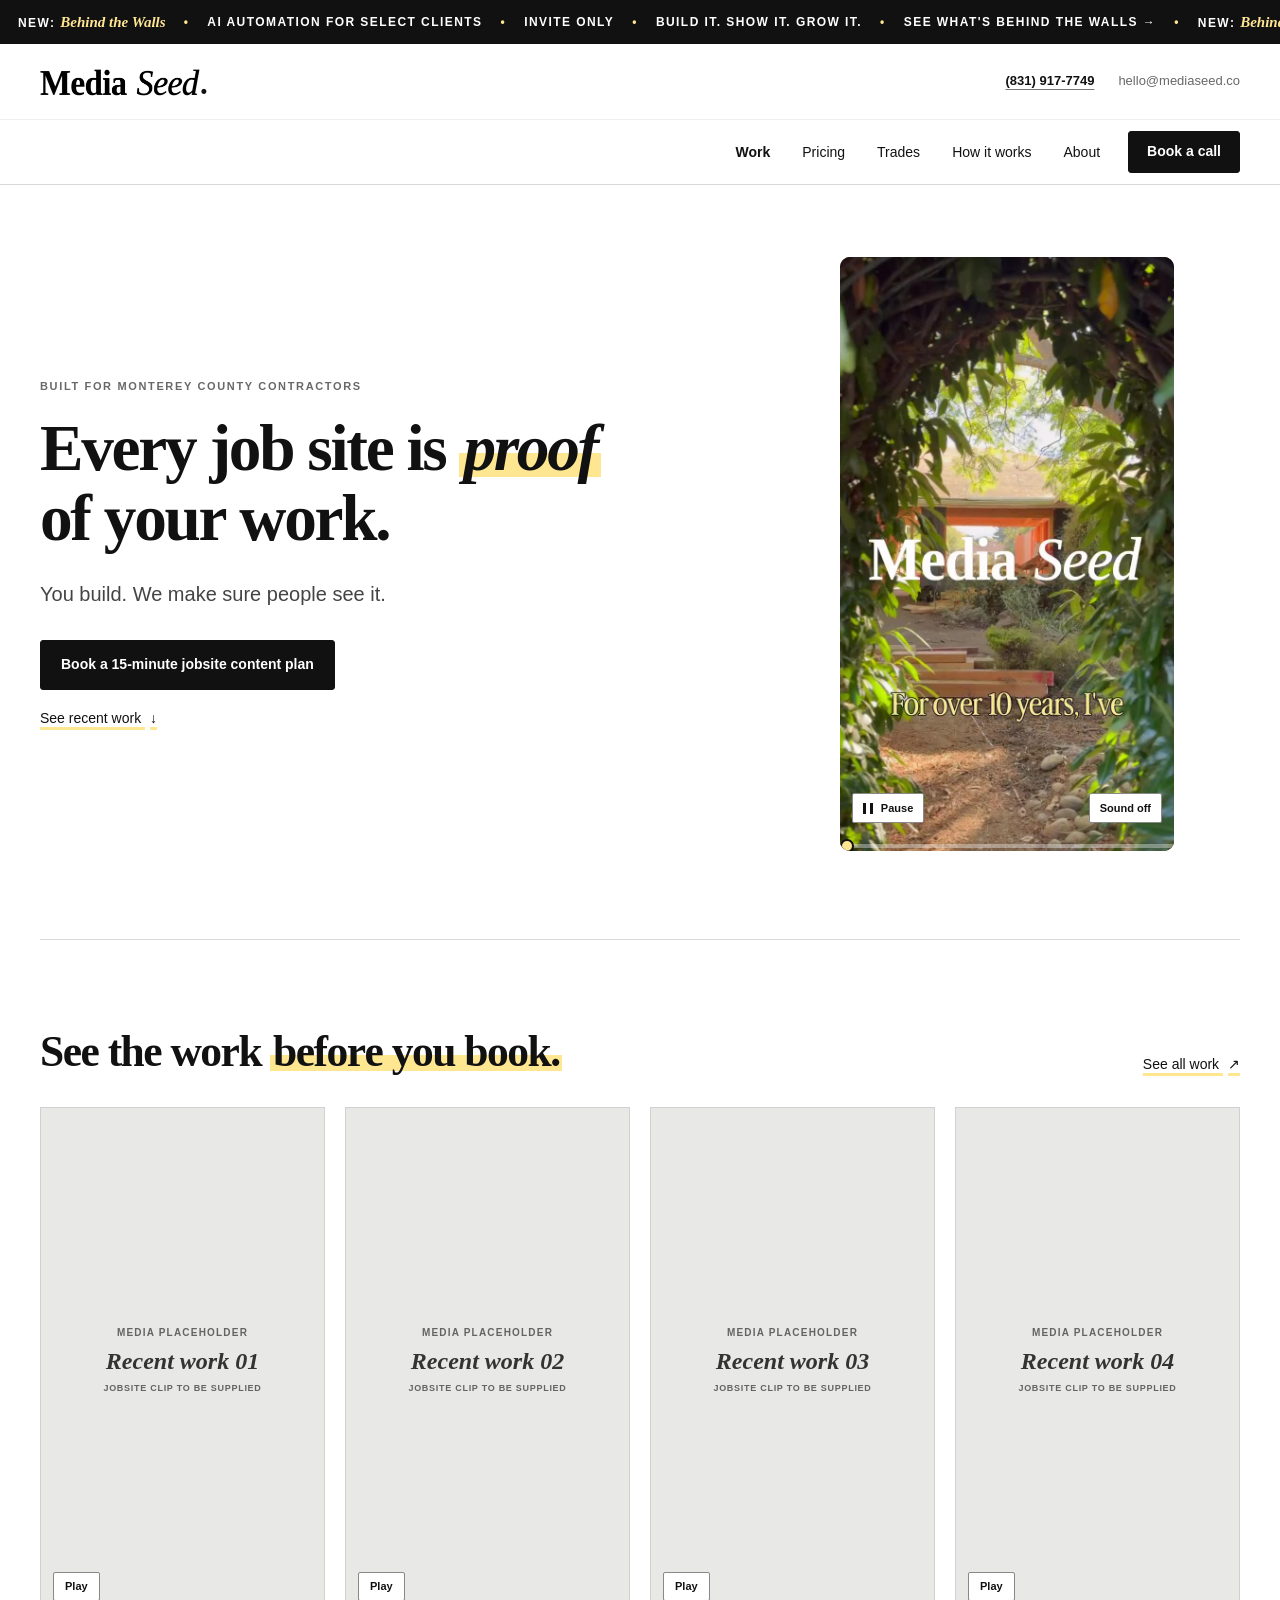
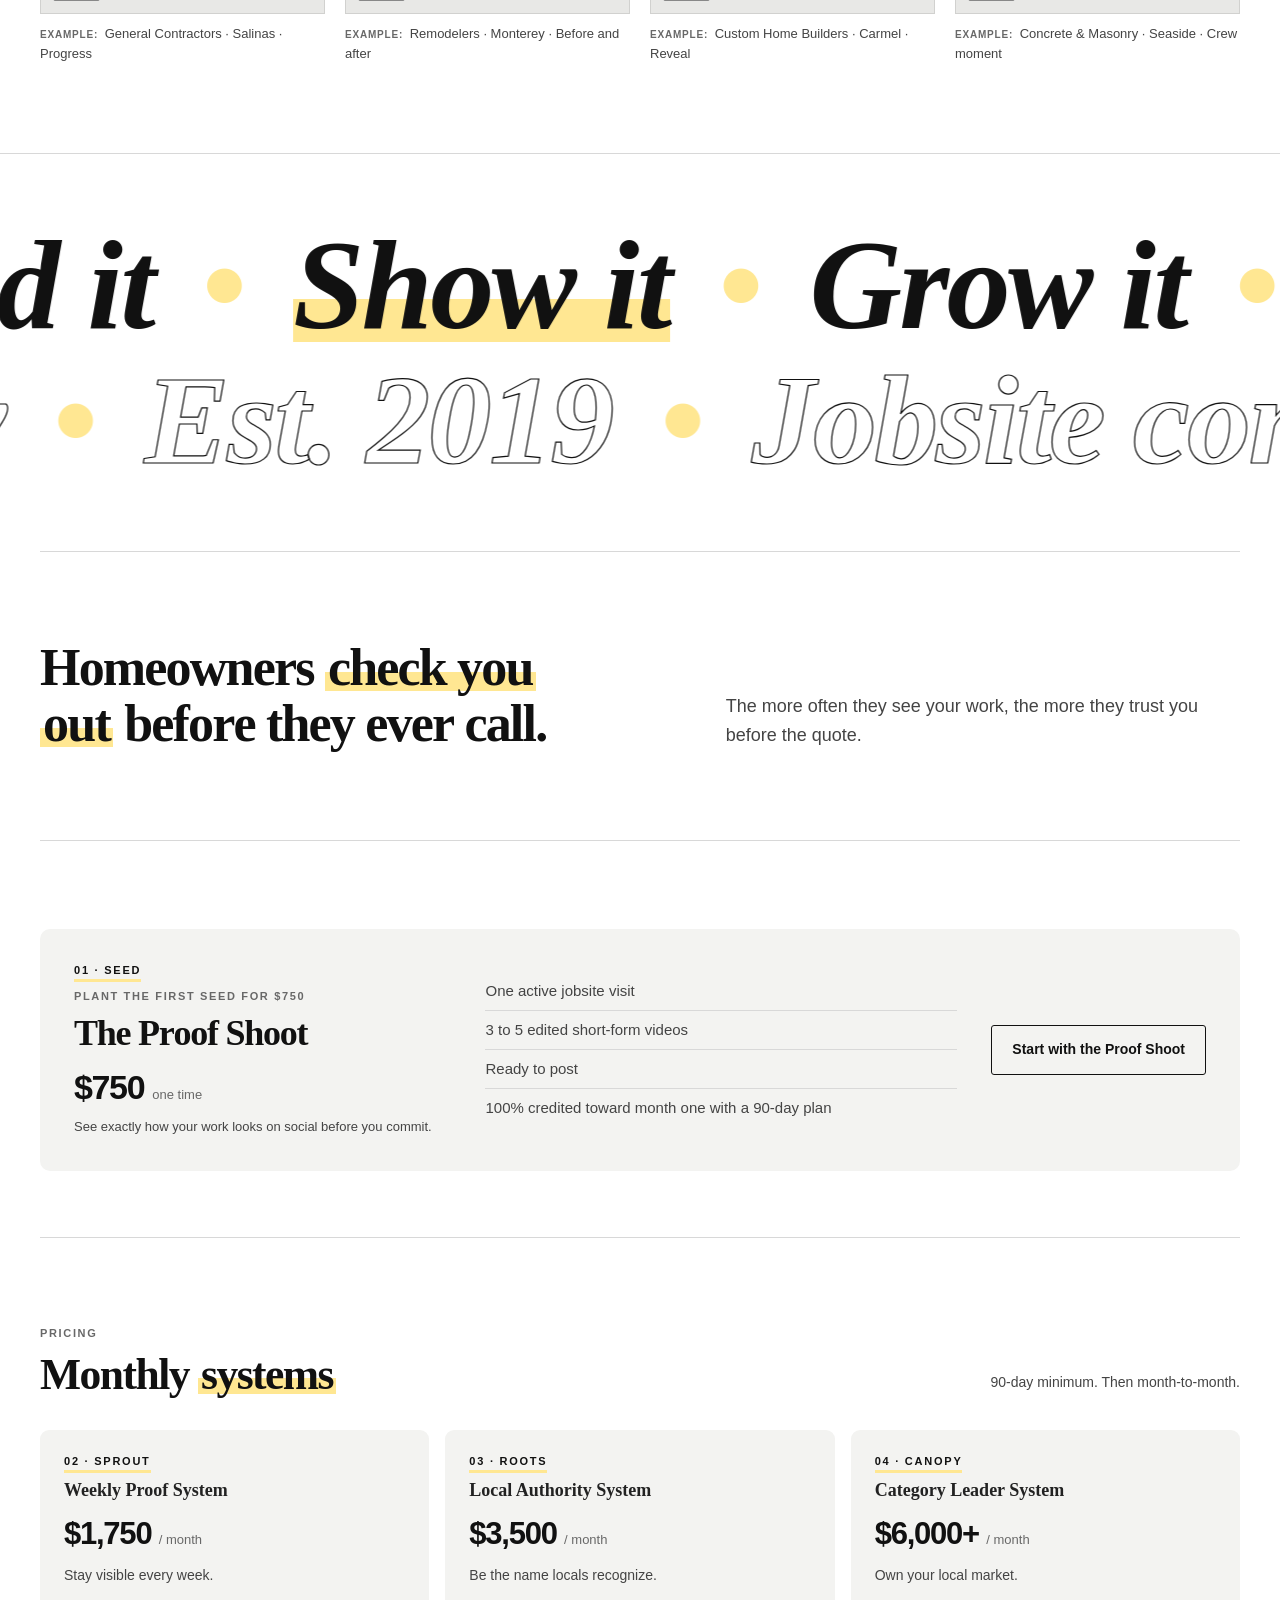
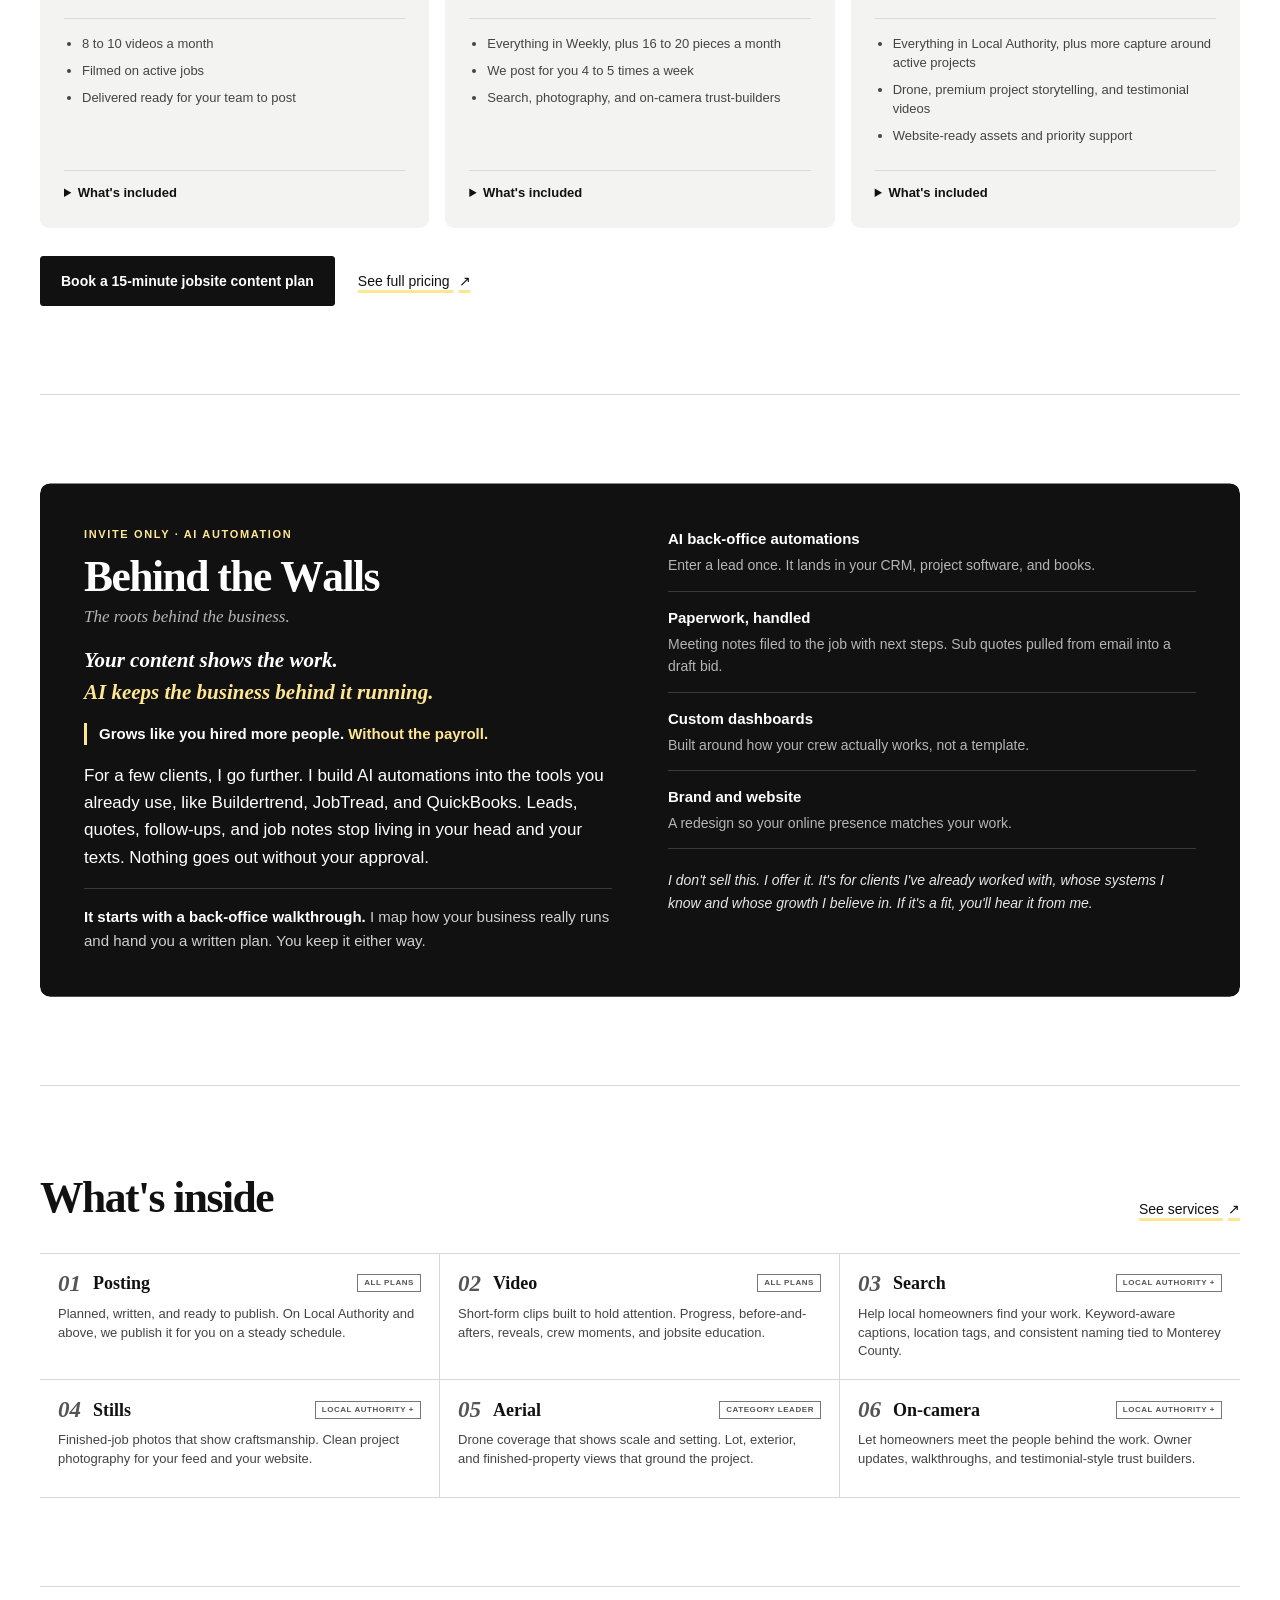
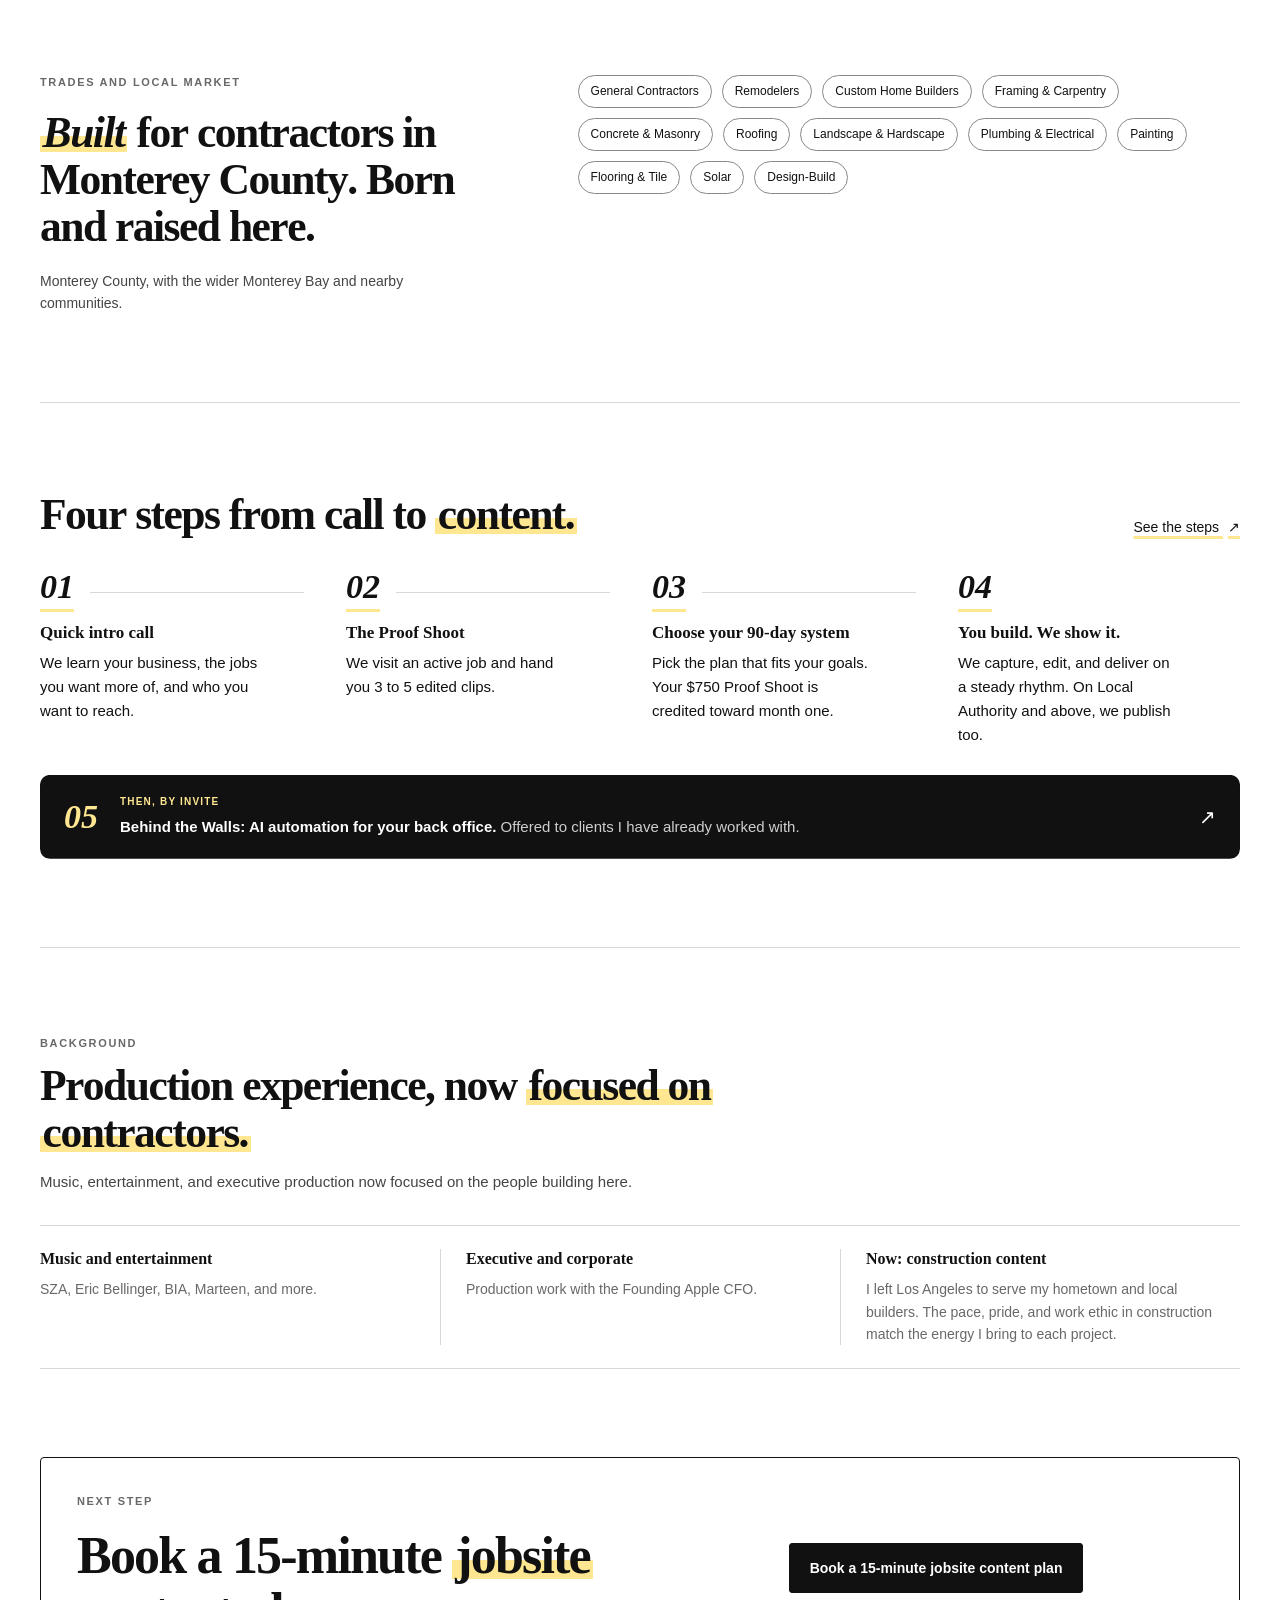
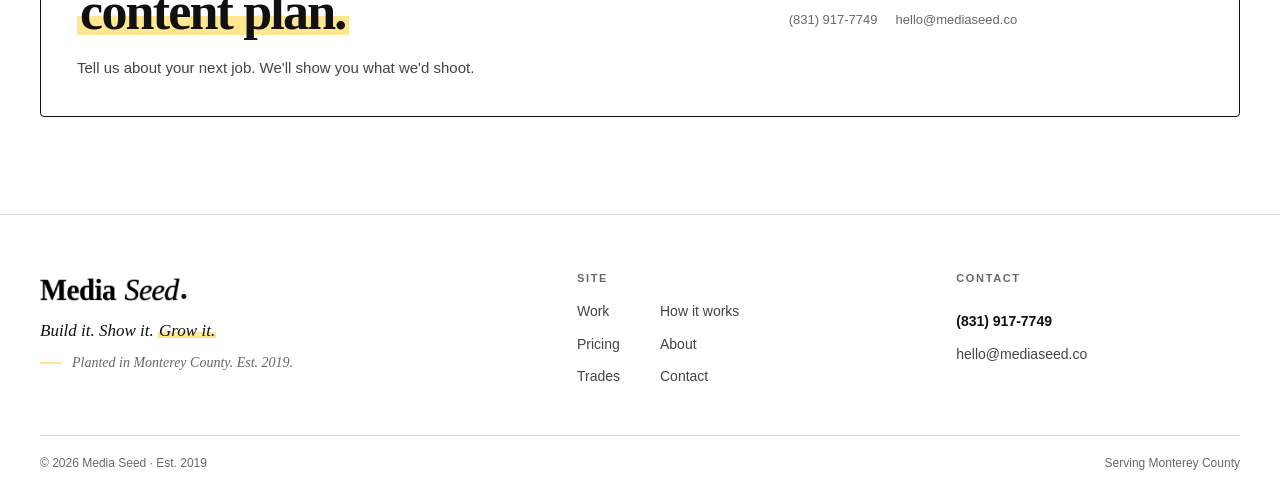
==== commit e50b60a8: "Typographic seed: serif period logo, seed lands as period in intro, editorial stage labels, big-type" ====
--- a/index.html
+++ b/index.html
@@ -6,7 +6,7 @@
   <meta name="description" content="Jobsite content and social media systems for contractors in Monterey County. You build. We make sure people see it.">
   <meta name="theme-color" content="#ffffff">
   <title>Contractor Social Media &amp; Jobsite Video | Monterey County | Media Seed</title>
-  <link rel="stylesheet" href="styles.css?v=20261127j"><script>try{var d=document.documentElement,r=matchMedia("(prefers-reduced-motion: reduce)").matches;if(sessionStorage.getItem("ms-intro")||r)d.classList.add("intro-seen");if(!r&&"IntersectionObserver"in window)d.classList.add("js-motion")}catch(e){document.documentElement.classList.add("intro-seen")}</script><link rel="icon" href="/favicon.ico" sizes="any"><link rel="icon" type="image/png" sizes="192x192" href="/favicon-192.png"><link rel="apple-touch-icon" href="/apple-touch-icon.png">
+  <link rel="stylesheet" href="styles.css?v=20261127k"><script>try{var d=document.documentElement,r=matchMedia("(prefers-reduced-motion: reduce)").matches;if(sessionStorage.getItem("ms-intro")||r)d.classList.add("intro-seen");if(!r&&"IntersectionObserver"in window)d.classList.add("js-motion")}catch(e){document.documentElement.classList.add("intro-seen")}</script><link rel="icon" href="/favicon.ico" sizes="any"><link rel="icon" type="image/png" sizes="192x192" href="/favicon-192.png"><link rel="apple-touch-icon" href="/apple-touch-icon.png">
   <script type="application/ld+json">
   {
     "@context": "https://schema.org",
@@ -17,9 +17,9 @@
     "areaServed": "Monterey County, California"
   }
   </script>
-  <script src="script.js?v=20261127j" defer></script>
+  <script src="script.js?v=20261127k" defer></script>
 </head>
-<body class="homepage"><div class="intro" aria-hidden="true"><div class="intro-top"><span>Est. 2019</span><span>Monterey County</span></div><div class="intro-stage"><span class="intro-line l1"><span>Build it.</span></span><span class="intro-line l2"><span>Show it.</span></span><span class="intro-line l4"><span>Grow it.</span></span><span class="intro-line l3"><img src="assets/mediaseed_wordmark.png" alt=""></span><span class="sprout"><i class="seed"></i><i class="stem"></i><i class="leaf left"></i><i class="leaf right"></i></span></div><div class="intro-foot"><span>Jobsite content for contractors</span><span>Planted 2019</span></div></div>
+<body class="homepage"><div class="intro" aria-hidden="true"><div class="intro-top"><span>Est. 2019</span><span>Monterey County</span></div><div class="intro-stage"><span class="intro-line l1"><span>Build it.</span></span><span class="intro-line l2"><span>Show it.</span></span><span class="intro-line l4"><span>Grow it<i class="seed-period"></i></span></span><span class="intro-line l3"><img src="assets/mediaseed_wordmark.png" alt=""></span></div><div class="intro-foot"><span>Jobsite content for contractors</span><span>Planted 2019</span></div></div>
   <header class="site-header"><a class="ticker" href="pricing.html#behind-the-walls" aria-label="New: Behind the Walls. AI automation for select clients. Invite only. See what's behind the walls."><div class="ticker-track" aria-hidden="true"><div class="ticker-group"><span>New: <strong>Behind the Walls</strong></span><span class="ticker-dot" aria-hidden="true">&bull;</span><span>AI automation for select clients</span><span class="ticker-dot" aria-hidden="true">&bull;</span><span>Invite only</span><span class="ticker-dot" aria-hidden="true">&bull;</span><span>Build it. Show it. Grow it.</span><span class="ticker-dot" aria-hidden="true">&bull;</span><span>See what's behind the walls &rarr;</span><span class="ticker-dot" aria-hidden="true">&bull;</span><span>New: <strong>Behind the Walls</strong></span><span class="ticker-dot" aria-hidden="true">&bull;</span><span>AI automation for select clients</span><span class="ticker-dot" aria-hidden="true">&bull;</span><span>Invite only</span><span class="ticker-dot" aria-hidden="true">&bull;</span><span>Build it. Show it. Grow it.</span><span class="ticker-dot" aria-hidden="true">&bull;</span><span>See what's behind the walls &rarr;</span><span class="ticker-dot" aria-hidden="true">&bull;</span></div><div class="ticker-group"><span>New: <strong>Behind the Walls</strong></span><span class="ticker-dot" aria-hidden="true">&bull;</span><span>AI automation for select clients</span><span class="ticker-dot" aria-hidden="true">&bull;</span><span>Invite only</span><span class="ticker-dot" aria-hidden="true">&bull;</span><span>Build it. Show it. Grow it.</span><span class="ticker-dot" aria-hidden="true">&bull;</span><span>See what's behind the walls &rarr;</span><span class="ticker-dot" aria-hidden="true">&bull;</span><span>New: <strong>Behind the Walls</strong></span><span class="ticker-dot" aria-hidden="true">&bull;</span><span>AI automation for select clients</span><span class="ticker-dot" aria-hidden="true">&bull;</span><span>Invite only</span><span class="ticker-dot" aria-hidden="true">&bull;</span><span>Build it. Show it. Grow it.</span><span class="ticker-dot" aria-hidden="true">&bull;</span><span>See what's behind the walls &rarr;</span><span class="ticker-dot" aria-hidden="true">&bull;</span></div></div></a>
     <div class="utility-bar">
       <a class="wordmark" href="index.html" aria-label="Media Seed home"><img src="assets/mediaseed_wordmark.png" alt="Media Seed"></a>
@@ -67,7 +67,7 @@
 
     <section class="proof-section section-wrap section-rule" id="proof-shoot" aria-labelledby="proof-title">
       <div class="proof-card">
-        <div><p class="growth-stage"><i></i>Seed</p><p class="eyebrow">Plant the first seed for $750</p><h2 id="proof-title">The Proof Shoot</h2><p class="price">$750 <span>one time</span></p><p class="proof-reassurance">See exactly how your work looks on social before you commit.</p></div>
+        <div><p class="growth-stage"><span>01 · Seed</span></p><p class="eyebrow">Plant the first seed for $750</p><h2 id="proof-title">The Proof Shoot</h2><p class="price">$750 <span>one time</span></p><p class="proof-reassurance">See exactly how your work looks on social before you commit.</p></div>
         <ul class="deliverables"><li>One active jobsite visit</li><li>3 to 5 edited short-form videos</li><li>Ready to post</li><li>100% credited toward month one with a 90-day plan</li></ul>
         <a class="button button-secondary" href="contact.html?offer=proof-shoot">Start with the Proof Shoot</a>
       </div>
@@ -77,17 +77,17 @@
       <div class="section-heading"><div><p class="eyebrow">Pricing</p><h2 id="pricing-title">Monthly <span class="mark">systems</span></h2></div><p class="section-aside">90-day minimum. Then month-to-month.</p></div>
       <div class="tier-grid">
         <article class="tier-card">
-          <p class="growth-stage"><i></i>Sprout</p><p class="tier-label">Weekly Proof System</p><p class="price">$1,750 <span>/ month</span></p><p class="tier-pitch">Stay visible every week.</p>
+          <p class="growth-stage"><span>02 · Sprout</span></p><p class="tier-label">Weekly Proof System</p><p class="price">$1,750 <span>/ month</span></p><p class="tier-pitch">Stay visible every week.</p>
           <ul class="tier-default"><li>8 to 10 videos a month</li><li>Filmed on active jobs</li><li>Delivered ready for your team to post</li></ul>
           <details><summary>What's included</summary><ul><li>8 to 10 short-form videos per month</li><li>On-site jobsite capture</li><li>Editing, hooks, captions, and platform-ready formatting</li><li>Monthly posting calendar</li><li>Delivered ready to publish</li><li>Monthly content review</li></ul></details>
         </article>
         <article class="tier-card">
-          <p class="growth-stage"><i></i>Roots</p><p class="tier-label">Local Authority System</p><p class="price">$3,500 <span>/ month</span></p><p class="tier-pitch">Be the name locals recognize.</p>
+          <p class="growth-stage"><span>03 · Roots</span></p><p class="tier-label">Local Authority System</p><p class="price">$3,500 <span>/ month</span></p><p class="tier-pitch">Be the name locals recognize.</p>
           <ul class="tier-default"><li>Everything in Weekly, plus 16 to 20 pieces a month</li><li>We post for you 4 to 5 times a week</li><li>Search, photography, and on-camera trust-builders</li></ul>
           <details><summary>What's included</summary><ul><li>Everything in Weekly Proof System</li><li>16 to 20 pieces of content per month</li><li>Publishing 4 to 5 times per week</li><li>SEO-aware captions, keywords, and Monterey County location tags</li><li>Monthly content plan</li><li>Professional photography</li><li>On-camera owner and crew content</li><li>Client testimonial capture and editing</li></ul></details>
         </article>
         <article class="tier-card">
-          <p class="growth-stage"><i></i>Canopy</p><p class="tier-label">Category Leader System</p><p class="price">$6,000+ <span>/ month</span></p><p class="tier-pitch">Own your local market.</p>
+          <p class="growth-stage"><span>04 · Canopy</span></p><p class="tier-label">Category Leader System</p><p class="price">$6,000+ <span>/ month</span></p><p class="tier-pitch">Own your local market.</p>
           <ul class="tier-default"><li>Everything in Local Authority, plus more capture around active projects</li><li>Drone, premium project storytelling, and testimonial videos</li><li>Website-ready assets and priority support</li></ul>
           <details><summary>What's included</summary><ul><li>Everything in Local Authority System</li><li>Increased capture and content volume, scoped to active projects</li><li>Drone footage</li><li>Advanced creative direction and brand consistency</li><li>Premium on-camera project storytelling</li><li>Client testimonial video production</li><li>Website-ready photography and project assets</li><li>Priority editing and publishing support</li></ul></details>
         </article>
--- a/styles.css
+++ b/styles.css
@@ -502,17 +502,16 @@
 html,body{overflow-x:hidden}
 @supports (overflow:clip){html,body{overflow-x:clip}}
 
-/* ===== Seed brand mark: butter-yellow dot ===== */
+/* ===== Seed mark: a real serif period after the wordmark ===== */
 .wordmark{display:inline-flex;align-items:flex-end}
+.wordmark:after,.mobile-wordmark:after{content:".";font:700 31px/1 var(--serif);color:var(--ink);margin:0 0 -3px 0}
 @media(max-width:760px){.mobile-wordmark{display:inline-flex;align-items:flex-end}.mobile-wordmark img{height:auto}}
-.wordmark:after,.mobile-wordmark:after{content:"";flex:0 0 auto;width:.38em;height:.38em;margin:0 0 .2em .12em;border-radius:50%;background:var(--butter);box-shadow:0 0 0 1.25px var(--ink);font-size:16px}
-.footer-mark:after{font-size:18px}
-main ul:not([class]) li::marker,.deliverables li::marker,.tier-card ul li::marker{color:var(--butter);font-size:1.25em}
+.mobile-wordmark:after{font-size:28px;margin-bottom:-2px}
 .footer-slogan .mark{background-size:100% 34%}
 
 /* Growth stage labels */
-.growth-stage{display:inline-flex;align-items:center;gap:7px;margin:0 0 8px;font:italic 600 15px/1 var(--serif);color:var(--ink)}
-.growth-stage i{width:9px;height:9px;border-radius:50%;background:var(--butter);box-shadow:0 0 0 2px var(--ink)}
+.growth-stage{margin:0 0 10px;font:600 11px/1.4 var(--sans);letter-spacing:.16em;text-transform:uppercase;color:var(--ink)}
+.growth-stage span{padding-bottom:3px;border-bottom:3px solid var(--butter)}
 
 /* Behind the Walls extra lines */
 .invite-roots{margin:6px 0 0;font:italic 400 17px/1.3 var(--serif);color:#b5b5b5}
@@ -520,24 +519,17 @@
 .invite-payroll span{color:var(--butter)}
 
 /* ===== Seed cursor (desktop, fine pointers only) ===== */
-.seed-cursor{position:fixed;left:0;top:0;z-index:90;width:12px;height:12px;margin:-6px 0 0 -6px;border-radius:50%;background:var(--butter);box-shadow:0 0 0 1.5px var(--ink);pointer-events:none;transition:width .25s ease,height .25s ease,margin .25s ease,opacity .25s ease,background-color .25s ease;opacity:0}
+.seed-cursor{position:fixed;left:0;top:0;z-index:90;width:8px;height:8px;margin:-4px 0 0 -4px;border-radius:50%;background:var(--ink);pointer-events:none;mix-blend-mode:multiply;transition:width .25s ease,height .25s ease,margin .25s ease,opacity .25s ease,background-color .25s ease;opacity:0}
 .seed-cursor.on{opacity:1}
-.seed-cursor.grow{width:44px;height:44px;margin:-22px 0 0 -22px;background:rgba(255,231,146,.55)}
+.seed-cursor.grow{width:46px;height:46px;margin:-23px 0 0 -23px;background:var(--butter)}
 @media (hover:none),(pointer:coarse){.seed-cursor{display:none}}
 
 /* ===== Intro: seed drops and sprouts ===== */
 .intro-bar{display:none}
-.sprout{position:absolute;left:50%;bottom:6%;width:60px;height:110px;margin-left:-30px;pointer-events:none}
-.sprout i{position:absolute;display:block}
-.sprout .seed{left:50%;bottom:0;width:16px;height:16px;margin-left:-8px;border-radius:50%;background:var(--butter);transform:translateY(-70vh);animation:seed-drop .6s cubic-bezier(.5,0,.75,0) .1s forwards,seed-land .3s ease-out .7s}
-.sprout .stem{left:50%;bottom:14px;width:2px;height:70px;margin-left:-1px;background:var(--butter);transform-origin:bottom;transform:scaleY(0);animation:grow-y .6s cubic-bezier(.2,.7,.2,1) .8s forwards}
-.sprout .leaf{bottom:52px;width:22px;height:11px;background:var(--butter);border-radius:0 100% 0 100%;transform:scale(0);animation:leaf-in .45s cubic-bezier(.34,1.56,.64,1) forwards}
-.sprout .leaf.left{right:50%;transform-origin:100% 100%;border-radius:100% 0 100% 0;animation-delay:1.15s;--r:-24deg}
-.sprout .leaf.right{left:50%;bottom:70px;transform-origin:0 100%;animation-delay:1.3s;--r:-24deg}
 @keyframes seed-drop{to{transform:translateY(0)}}
 @keyframes seed-land{0%{transform:scale(1.35,.7)}100%{transform:scale(1)}}
 @keyframes grow-y{to{transform:scaleY(1)}}
-@keyframes leaf-in{from{transform:scale(0) rotate(0)}to{transform:scale(1) rotate(var(--r))}}
+
 .intro{animation:intro-out .8s cubic-bezier(.7,0,.2,1) 3.75s forwards}
 .l1>span{animation:intro-in .5s cubic-bezier(.2,.7,.2,1) 1.1s forwards,intro-up .4s cubic-bezier(.6,0,.4,1) 1.7s forwards}
 .l2>span{animation:intro-in .5s cubic-bezier(.2,.7,.2,1) 1.8s forwards,intro-mark .45s ease 2.1s forwards,intro-up .4s cubic-bezier(.6,0,.4,1) 2.4s forwards}
@@ -548,20 +540,31 @@
 
 /* ===== Scroll progress grows like a stem with a leaf at the tip ===== */
 .scroll-progress{transform:none;width:calc(var(--p,0) * 100%);height:2px;bottom:-1px}
-.scroll-progress:after{content:"";position:absolute;right:-9px;top:-9px;width:14px;height:8px;background:var(--butter);border-radius:0 100% 0 100%;transform:rotate(-28deg);opacity:min(1,calc(var(--p,0) * 40))}
+
 
 /* ===== 404 ===== */
 .not-found{position:relative;padding-bottom:80px}
-.not-found-sprout{position:relative;width:60px;height:96px;margin:10px 0 26px}
-.not-found-sprout i{position:absolute;display:block}
-.not-found-sprout .seed{left:22px;bottom:0;width:16px;height:16px;border-radius:50%;background:var(--butter);box-shadow:0 0 0 2px var(--ink)}
-.not-found-sprout .stem{left:29px;bottom:16px;width:2px;height:60px;background:var(--ink);transform-origin:bottom;animation:grow-y .8s ease .6s both}
-.not-found-sprout .leaf{width:22px;height:11px;background:var(--butter);box-shadow:0 0 0 1.5px var(--ink)}
-.not-found-sprout .leaf.left{right:31px;bottom:46px;border-radius:100% 0 100% 0;transform:rotate(24deg)}
-.not-found-sprout .leaf.right{left:31px;bottom:62px;border-radius:0 100% 0 100%;transform:rotate(-24deg)}
 
 @media(prefers-reduced-motion:reduce){.seed-cursor{display:none}}
 
+
+.site-footer .footer-mark{display:inline-flex;align-items:flex-end}
+
+/* ===== Intro: the seed drops in as the period of "Grow it." ===== */
+.intro-line.l4{overflow:visible;clip-path:inset(-120vh -20% 0 -20%)}
+.seed-period{display:inline-block;width:.2em;height:.2em;margin-left:.06em;border-radius:50%;background:var(--butter);transform:translateY(-60vh);animation:seed-drop .5s cubic-bezier(.55,0,.8,.2) 2.25s forwards,seed-land .35s ease-out 2.75s}
+.intro{animation:intro-out .8s cubic-bezier(.7,0,.2,1) 3.75s forwards}
+.l1>span{animation:intro-in .5s cubic-bezier(.2,.7,.2,1) .3s forwards,intro-up .4s cubic-bezier(.6,0,.4,1) .95s forwards}
+.l2>span{animation:intro-in .5s cubic-bezier(.2,.7,.2,1) 1.05s forwards,intro-mark .45s ease 1.35s forwards,intro-up .4s cubic-bezier(.6,0,.4,1) 1.65s forwards}
+.l4>span{animation:intro-in .5s cubic-bezier(.2,.7,.2,1) 1.75s forwards,intro-lift .45s cubic-bezier(.6,0,.4,1) 3.05s forwards}
+@keyframes intro-lift{from{transform:translateY(0);opacity:1}to{transform:translateY(-35%);opacity:0}}
+.l3>img{animation:intro-in .55s cubic-bezier(.2,.7,.2,1) 3.15s forwards}
 .intro-line.l3{display:inline-flex;align-items:flex-end}
-.l3:after{content:"";width:clamp(10px,1.6vw,16px);height:clamp(10px,1.6vw,16px);margin:0 0 .5vw .7vw;border-radius:50%;background:var(--butter);transform:scale(0);animation:leaf-in .4s cubic-bezier(.34,1.56,.64,1) 3.6s forwards;--r:0deg}
-.site-footer .footer-mark{display:inline-flex;align-items:flex-end}
+.l3:after{content:".";font:700 clamp(40px,7vw,72px)/1 var(--serif);color:var(--white);margin:0 0 -.12em .02em;opacity:0;animation:intro-fade .3s ease 3.55s forwards}
+@keyframes seed-land{0%{transform:scale(1.5,.6)}100%{transform:none}}
+
+/* ===== 404: big type ===== */
+.not-found{padding-bottom:90px}
+.not-found-num{margin:0 0 6px;font:700 clamp(140px,26vw,320px)/.85 var(--serif);letter-spacing:-.04em;color:var(--ink)}
+.not-found-num em{font-style:italic;font-weight:600;background:linear-gradient(transparent 80%,var(--butter) 80%,var(--butter) 91%,transparent 91%);padding:0 .04em}
+.not-found .hero-actions{margin-top:30px}
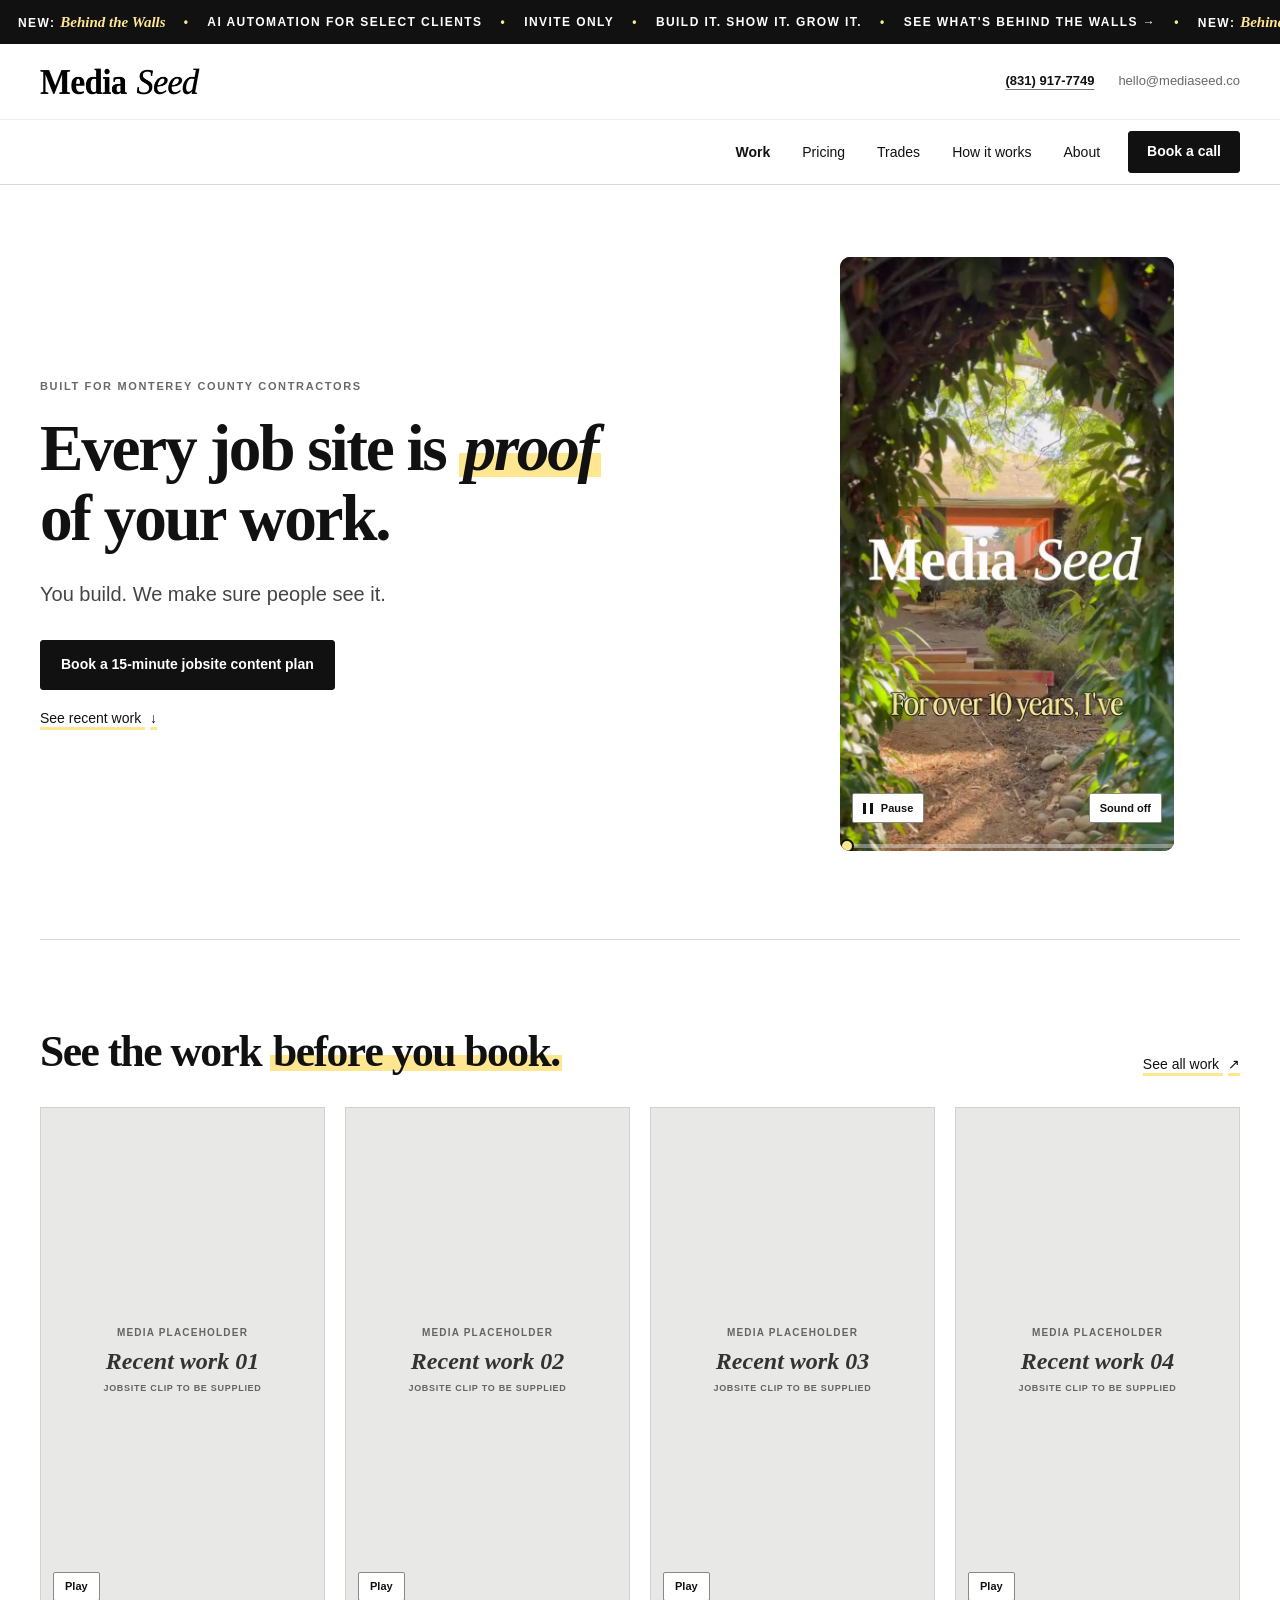
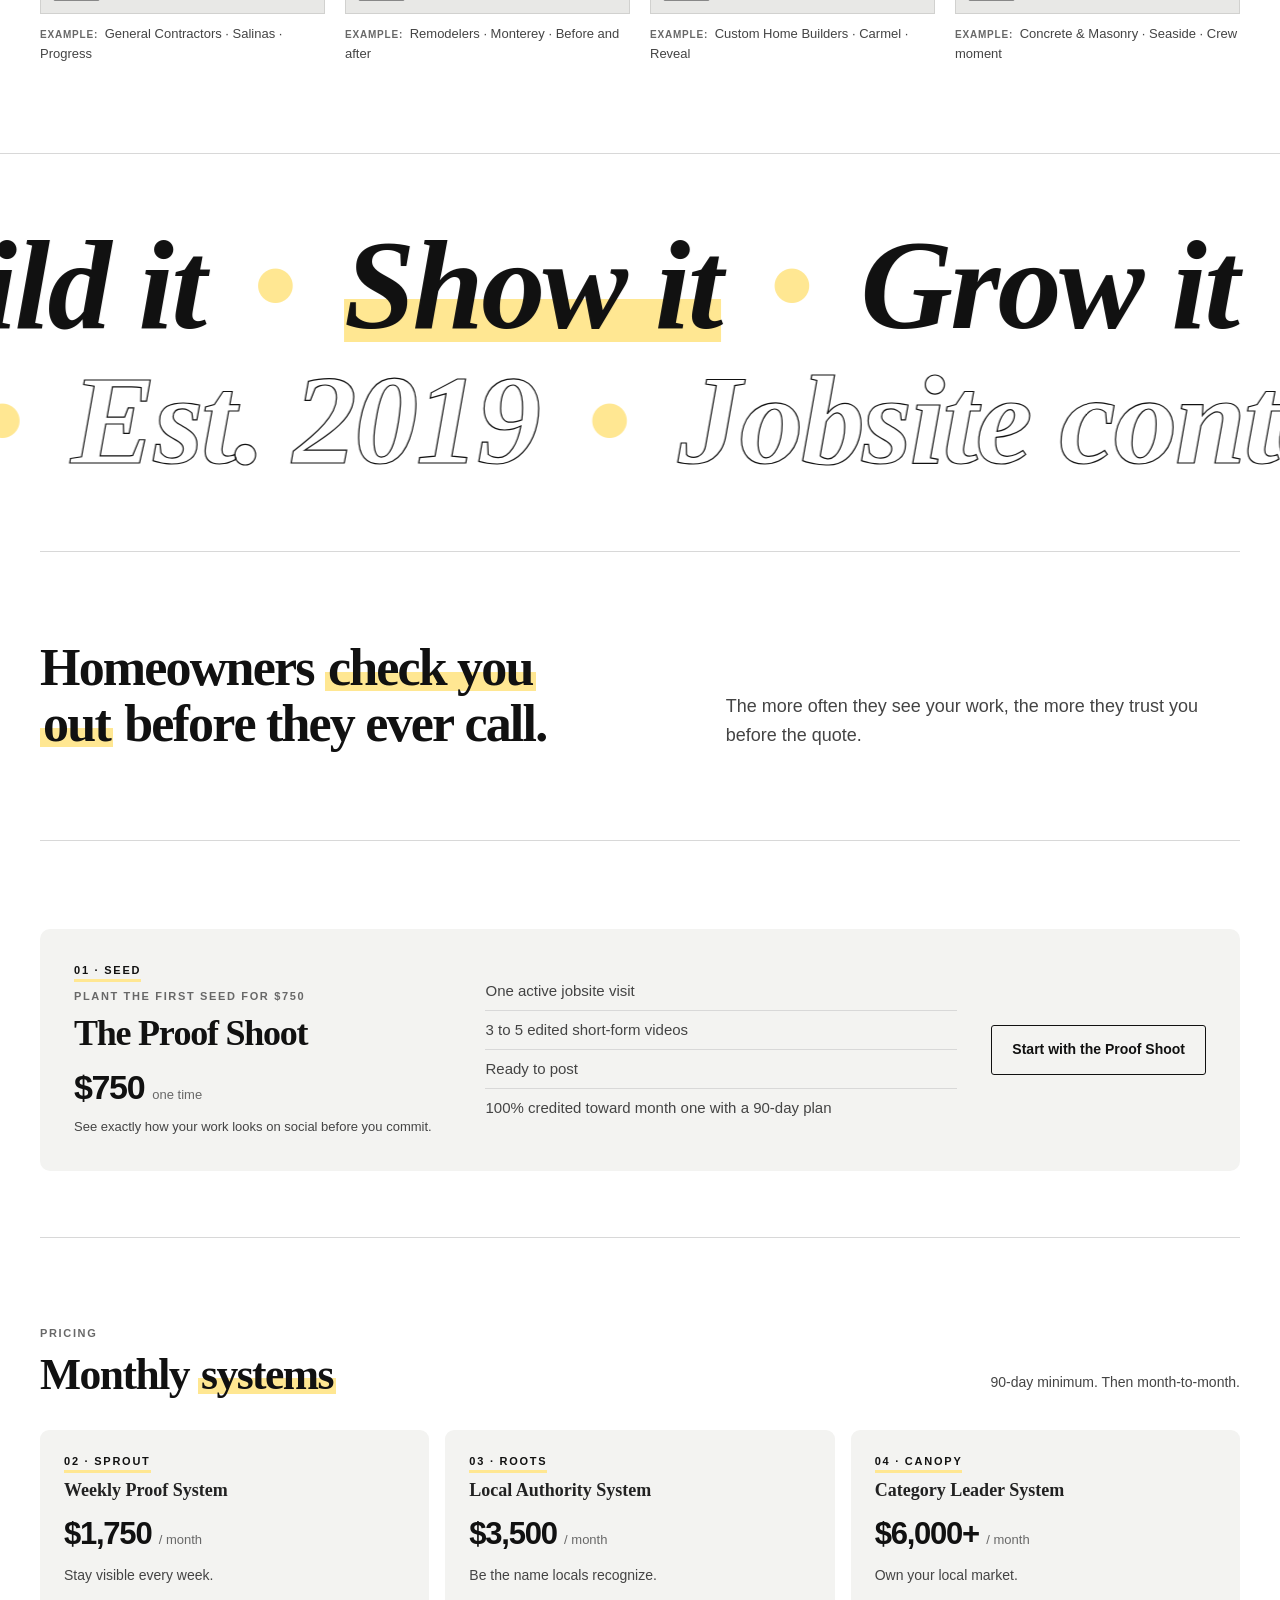
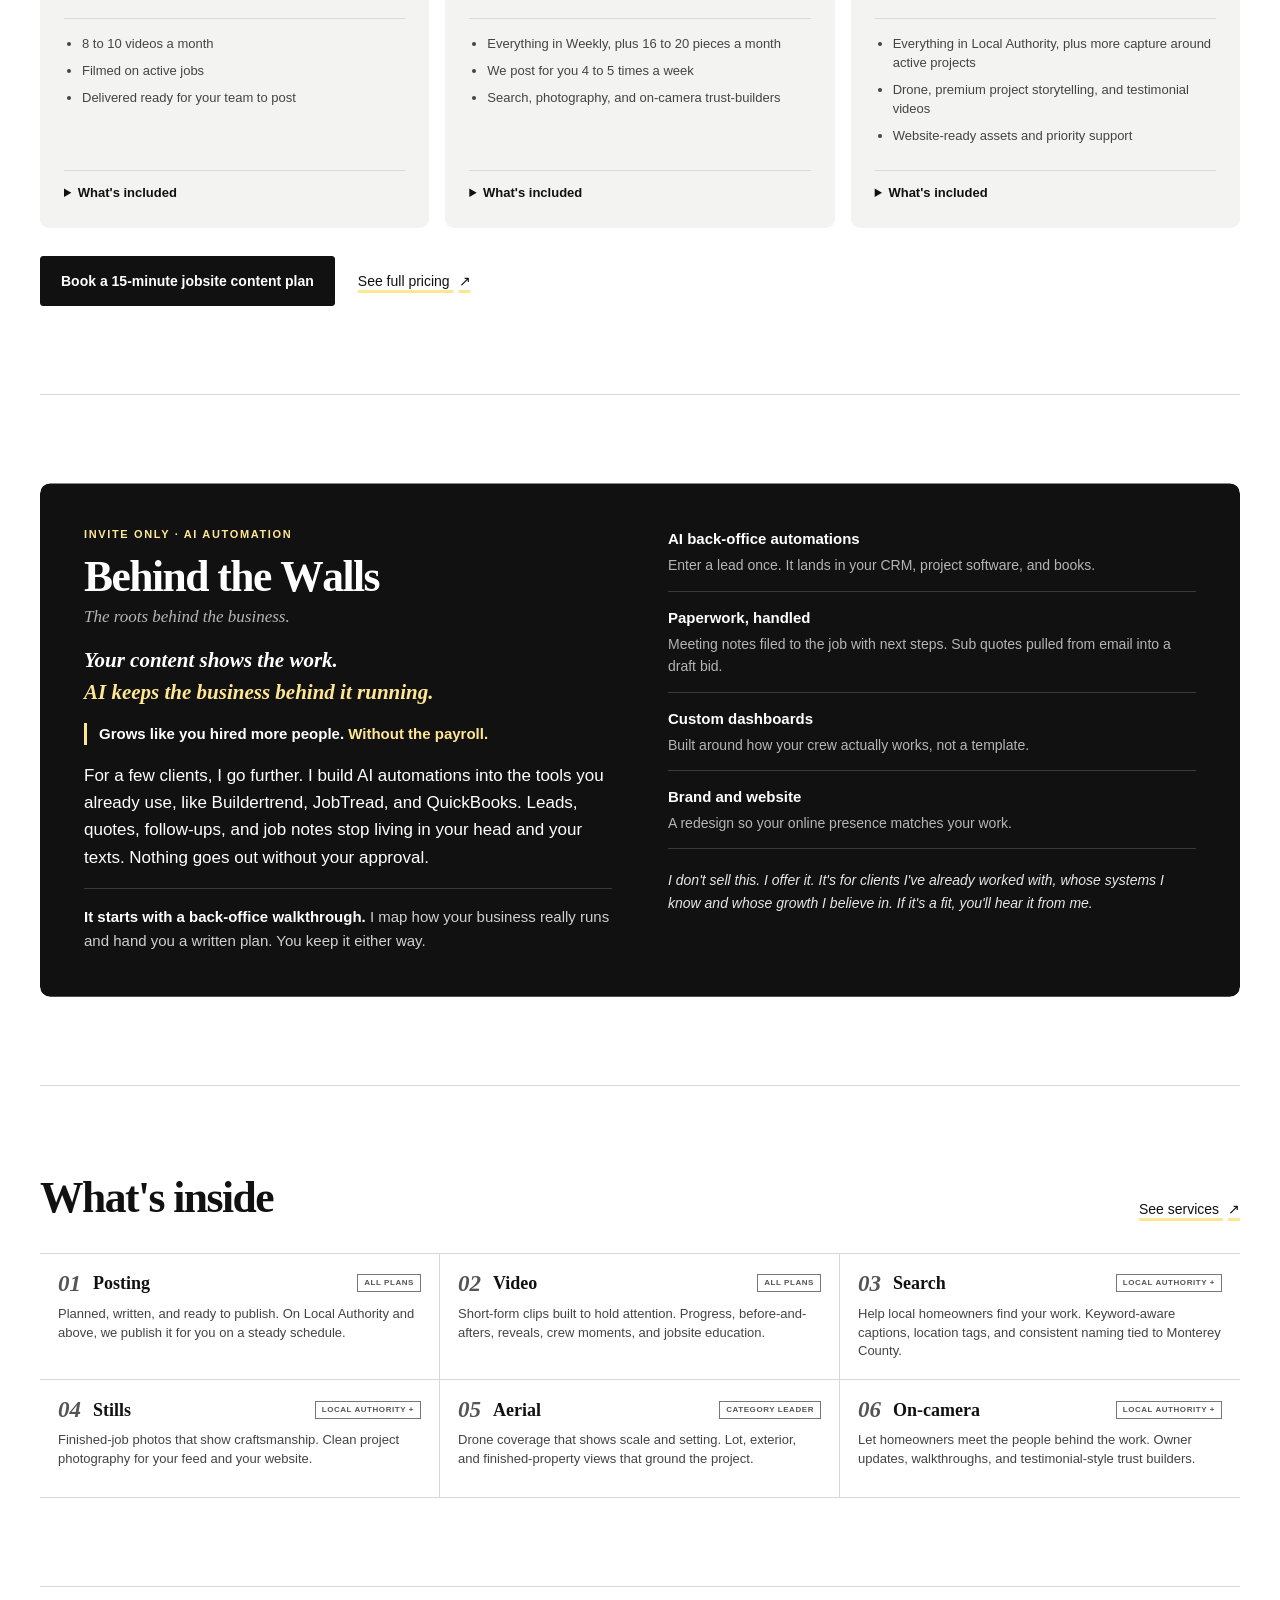
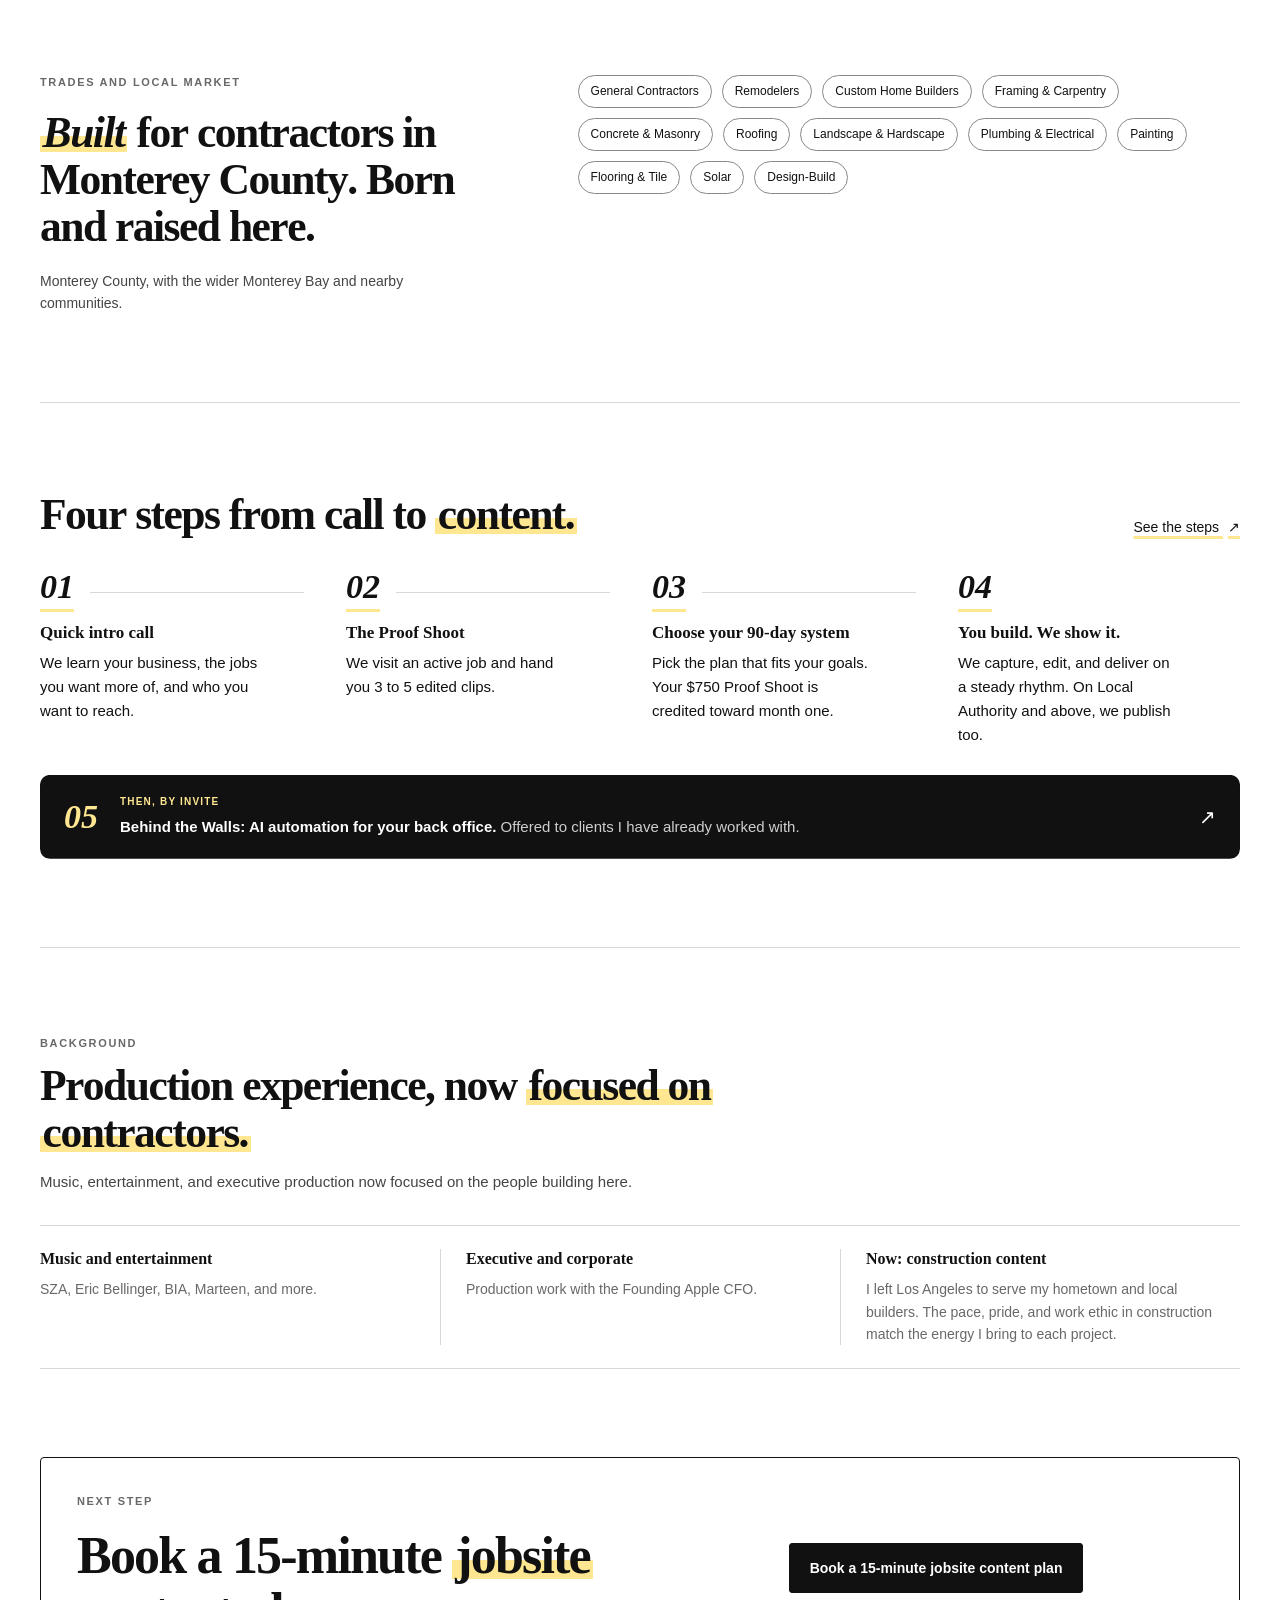
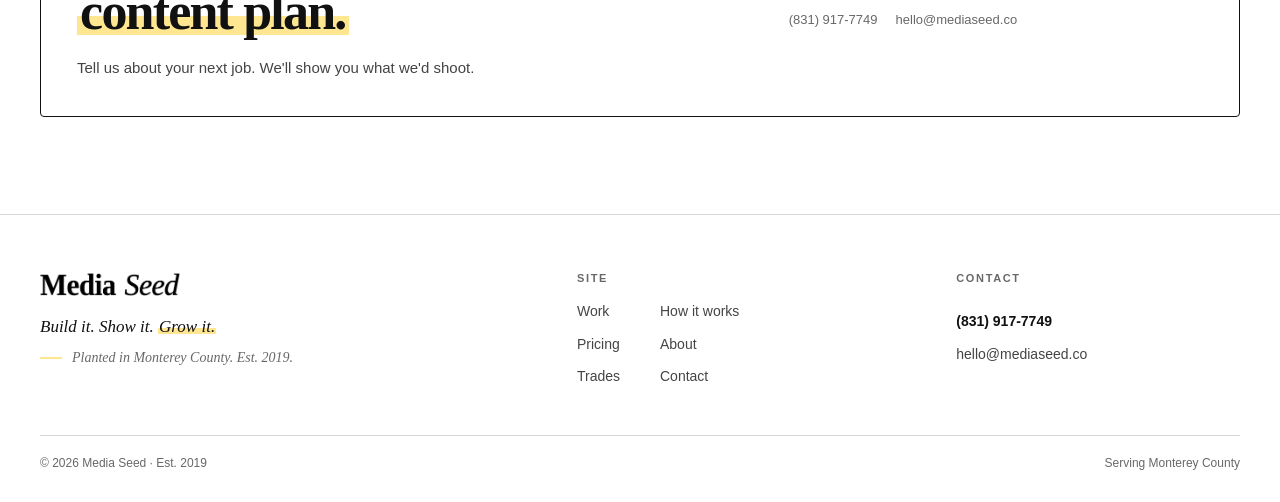
==== commit 755428a0: "Remove logo dot, bring back intro loading bar Co-Authored-By: Claude Opus 5.5 <noreply@anthropic.com" ====
--- a/index.html
+++ b/index.html
@@ -6,7 +6,7 @@
   <meta name="description" content="Jobsite content and social media systems for contractors in Monterey County. You build. We make sure people see it.">
   <meta name="theme-color" content="#ffffff">
   <title>Contractor Social Media &amp; Jobsite Video | Monterey County | Media Seed</title>
-  <link rel="stylesheet" href="styles.css?v=20261127k"><script>try{var d=document.documentElement,r=matchMedia("(prefers-reduced-motion: reduce)").matches;if(sessionStorage.getItem("ms-intro")||r)d.classList.add("intro-seen");if(!r&&"IntersectionObserver"in window)d.classList.add("js-motion")}catch(e){document.documentElement.classList.add("intro-seen")}</script><link rel="icon" href="/favicon.ico" sizes="any"><link rel="icon" type="image/png" sizes="192x192" href="/favicon-192.png"><link rel="apple-touch-icon" href="/apple-touch-icon.png">
+  <link rel="stylesheet" href="styles.css?v=20261127l"><script>try{var d=document.documentElement,r=matchMedia("(prefers-reduced-motion: reduce)").matches;if(sessionStorage.getItem("ms-intro")||r)d.classList.add("intro-seen");if(!r&&"IntersectionObserver"in window)d.classList.add("js-motion")}catch(e){document.documentElement.classList.add("intro-seen")}</script><link rel="icon" href="/favicon.ico" sizes="any"><link rel="icon" type="image/png" sizes="192x192" href="/favicon-192.png"><link rel="apple-touch-icon" href="/apple-touch-icon.png">
   <script type="application/ld+json">
   {
     "@context": "https://schema.org",
@@ -17,9 +17,9 @@
     "areaServed": "Monterey County, California"
   }
   </script>
-  <script src="script.js?v=20261127k" defer></script>
+  <script src="script.js?v=20261127l" defer></script>
 </head>
-<body class="homepage"><div class="intro" aria-hidden="true"><div class="intro-top"><span>Est. 2019</span><span>Monterey County</span></div><div class="intro-stage"><span class="intro-line l1"><span>Build it.</span></span><span class="intro-line l2"><span>Show it.</span></span><span class="intro-line l4"><span>Grow it<i class="seed-period"></i></span></span><span class="intro-line l3"><img src="assets/mediaseed_wordmark.png" alt=""></span></div><div class="intro-foot"><span>Jobsite content for contractors</span><span>Planted 2019</span></div></div>
+<body class="homepage"><div class="intro" aria-hidden="true"><div class="intro-top"><span>Est. 2019</span><span>Monterey County</span></div><div class="intro-stage"><span class="intro-line l1"><span>Build it.</span></span><span class="intro-line l2"><span>Show it.</span></span><span class="intro-line l4"><span>Grow it.</span></span><span class="intro-line l3"><img src="assets/mediaseed_wordmark.png" alt=""></span></div><div class="intro-foot"><span>Jobsite content for contractors</span><span class="intro-bar"><i></i></span></div></div>
   <header class="site-header"><a class="ticker" href="pricing.html#behind-the-walls" aria-label="New: Behind the Walls. AI automation for select clients. Invite only. See what's behind the walls."><div class="ticker-track" aria-hidden="true"><div class="ticker-group"><span>New: <strong>Behind the Walls</strong></span><span class="ticker-dot" aria-hidden="true">&bull;</span><span>AI automation for select clients</span><span class="ticker-dot" aria-hidden="true">&bull;</span><span>Invite only</span><span class="ticker-dot" aria-hidden="true">&bull;</span><span>Build it. Show it. Grow it.</span><span class="ticker-dot" aria-hidden="true">&bull;</span><span>See what's behind the walls &rarr;</span><span class="ticker-dot" aria-hidden="true">&bull;</span><span>New: <strong>Behind the Walls</strong></span><span class="ticker-dot" aria-hidden="true">&bull;</span><span>AI automation for select clients</span><span class="ticker-dot" aria-hidden="true">&bull;</span><span>Invite only</span><span class="ticker-dot" aria-hidden="true">&bull;</span><span>Build it. Show it. Grow it.</span><span class="ticker-dot" aria-hidden="true">&bull;</span><span>See what's behind the walls &rarr;</span><span class="ticker-dot" aria-hidden="true">&bull;</span></div><div class="ticker-group"><span>New: <strong>Behind the Walls</strong></span><span class="ticker-dot" aria-hidden="true">&bull;</span><span>AI automation for select clients</span><span class="ticker-dot" aria-hidden="true">&bull;</span><span>Invite only</span><span class="ticker-dot" aria-hidden="true">&bull;</span><span>Build it. Show it. Grow it.</span><span class="ticker-dot" aria-hidden="true">&bull;</span><span>See what's behind the walls &rarr;</span><span class="ticker-dot" aria-hidden="true">&bull;</span><span>New: <strong>Behind the Walls</strong></span><span class="ticker-dot" aria-hidden="true">&bull;</span><span>AI automation for select clients</span><span class="ticker-dot" aria-hidden="true">&bull;</span><span>Invite only</span><span class="ticker-dot" aria-hidden="true">&bull;</span><span>Build it. Show it. Grow it.</span><span class="ticker-dot" aria-hidden="true">&bull;</span><span>See what's behind the walls &rarr;</span><span class="ticker-dot" aria-hidden="true">&bull;</span></div></div></a>
     <div class="utility-bar">
       <a class="wordmark" href="index.html" aria-label="Media Seed home"><img src="assets/mediaseed_wordmark.png" alt="Media Seed"></a>
--- a/styles.css
+++ b/styles.css
@@ -504,9 +504,7 @@
 
 /* ===== Seed mark: a real serif period after the wordmark ===== */
 .wordmark{display:inline-flex;align-items:flex-end}
-.wordmark:after,.mobile-wordmark:after{content:".";font:700 31px/1 var(--serif);color:var(--ink);margin:0 0 -3px 0}
 @media(max-width:760px){.mobile-wordmark{display:inline-flex;align-items:flex-end}.mobile-wordmark img{height:auto}}
-.mobile-wordmark:after{font-size:28px;margin-bottom:-2px}
 .footer-slogan .mark{background-size:100% 34%}
 
 /* Growth stage labels */
@@ -525,7 +523,6 @@
 @media (hover:none),(pointer:coarse){.seed-cursor{display:none}}
 
 /* ===== Intro: seed drops and sprouts ===== */
-.intro-bar{display:none}
 @keyframes seed-drop{to{transform:translateY(0)}}
 @keyframes seed-land{0%{transform:scale(1.35,.7)}100%{transform:scale(1)}}
 @keyframes grow-y{to{transform:scaleY(1)}}
@@ -538,7 +535,7 @@
 :root{--intro-delay:4.1s}
 .intro-seen{--intro-delay:.15s}
 
-/* ===== Scroll progress grows like a stem with a leaf at the tip ===== */
+/* ===== Scroll progress line ===== */
 .scroll-progress{transform:none;width:calc(var(--p,0) * 100%);height:2px;bottom:-1px}
 
 
@@ -552,7 +549,6 @@
 
 /* ===== Intro: the seed drops in as the period of "Grow it." ===== */
 .intro-line.l4{overflow:visible;clip-path:inset(-120vh -20% 0 -20%)}
-.seed-period{display:inline-block;width:.2em;height:.2em;margin-left:.06em;border-radius:50%;background:var(--butter);transform:translateY(-60vh);animation:seed-drop .5s cubic-bezier(.55,0,.8,.2) 2.25s forwards,seed-land .35s ease-out 2.75s}
 .intro{animation:intro-out .8s cubic-bezier(.7,0,.2,1) 3.75s forwards}
 .l1>span{animation:intro-in .5s cubic-bezier(.2,.7,.2,1) .3s forwards,intro-up .4s cubic-bezier(.6,0,.4,1) .95s forwards}
 .l2>span{animation:intro-in .5s cubic-bezier(.2,.7,.2,1) 1.05s forwards,intro-mark .45s ease 1.35s forwards,intro-up .4s cubic-bezier(.6,0,.4,1) 1.65s forwards}
@@ -560,7 +556,6 @@
 @keyframes intro-lift{from{transform:translateY(0);opacity:1}to{transform:translateY(-35%);opacity:0}}
 .l3>img{animation:intro-in .55s cubic-bezier(.2,.7,.2,1) 3.15s forwards}
 .intro-line.l3{display:inline-flex;align-items:flex-end}
-.l3:after{content:".";font:700 clamp(40px,7vw,72px)/1 var(--serif);color:var(--white);margin:0 0 -.12em .02em;opacity:0;animation:intro-fade .3s ease 3.55s forwards}
 @keyframes seed-land{0%{transform:scale(1.5,.6)}100%{transform:none}}
 
 /* ===== 404: big type ===== */
@@ -568,3 +563,7 @@
 .not-found-num{margin:0 0 6px;font:700 clamp(140px,26vw,320px)/.85 var(--serif);letter-spacing:-.04em;color:var(--ink)}
 .not-found-num em{font-style:italic;font-weight:600;background:linear-gradient(transparent 80%,var(--butter) 80%,var(--butter) 91%,transparent 91%);padding:0 .04em}
 .not-found .hero-actions{margin-top:30px}
+
+/* Intro loading bar back, timed to finish as the curtain lifts */
+.intro-bar i{animation:intro-bar 3.6s cubic-bezier(.35,.05,.65,1) .1s forwards}
+.l4>span{animation:intro-in .5s cubic-bezier(.2,.7,.2,1) 1.75s forwards,intro-mark .45s ease 2.05s forwards,intro-lift .45s cubic-bezier(.6,0,.4,1) 3.05s forwards;background-image:linear-gradient(var(--butter),var(--butter));background-repeat:no-repeat;background-position:0 88%;background-size:0% 30%}
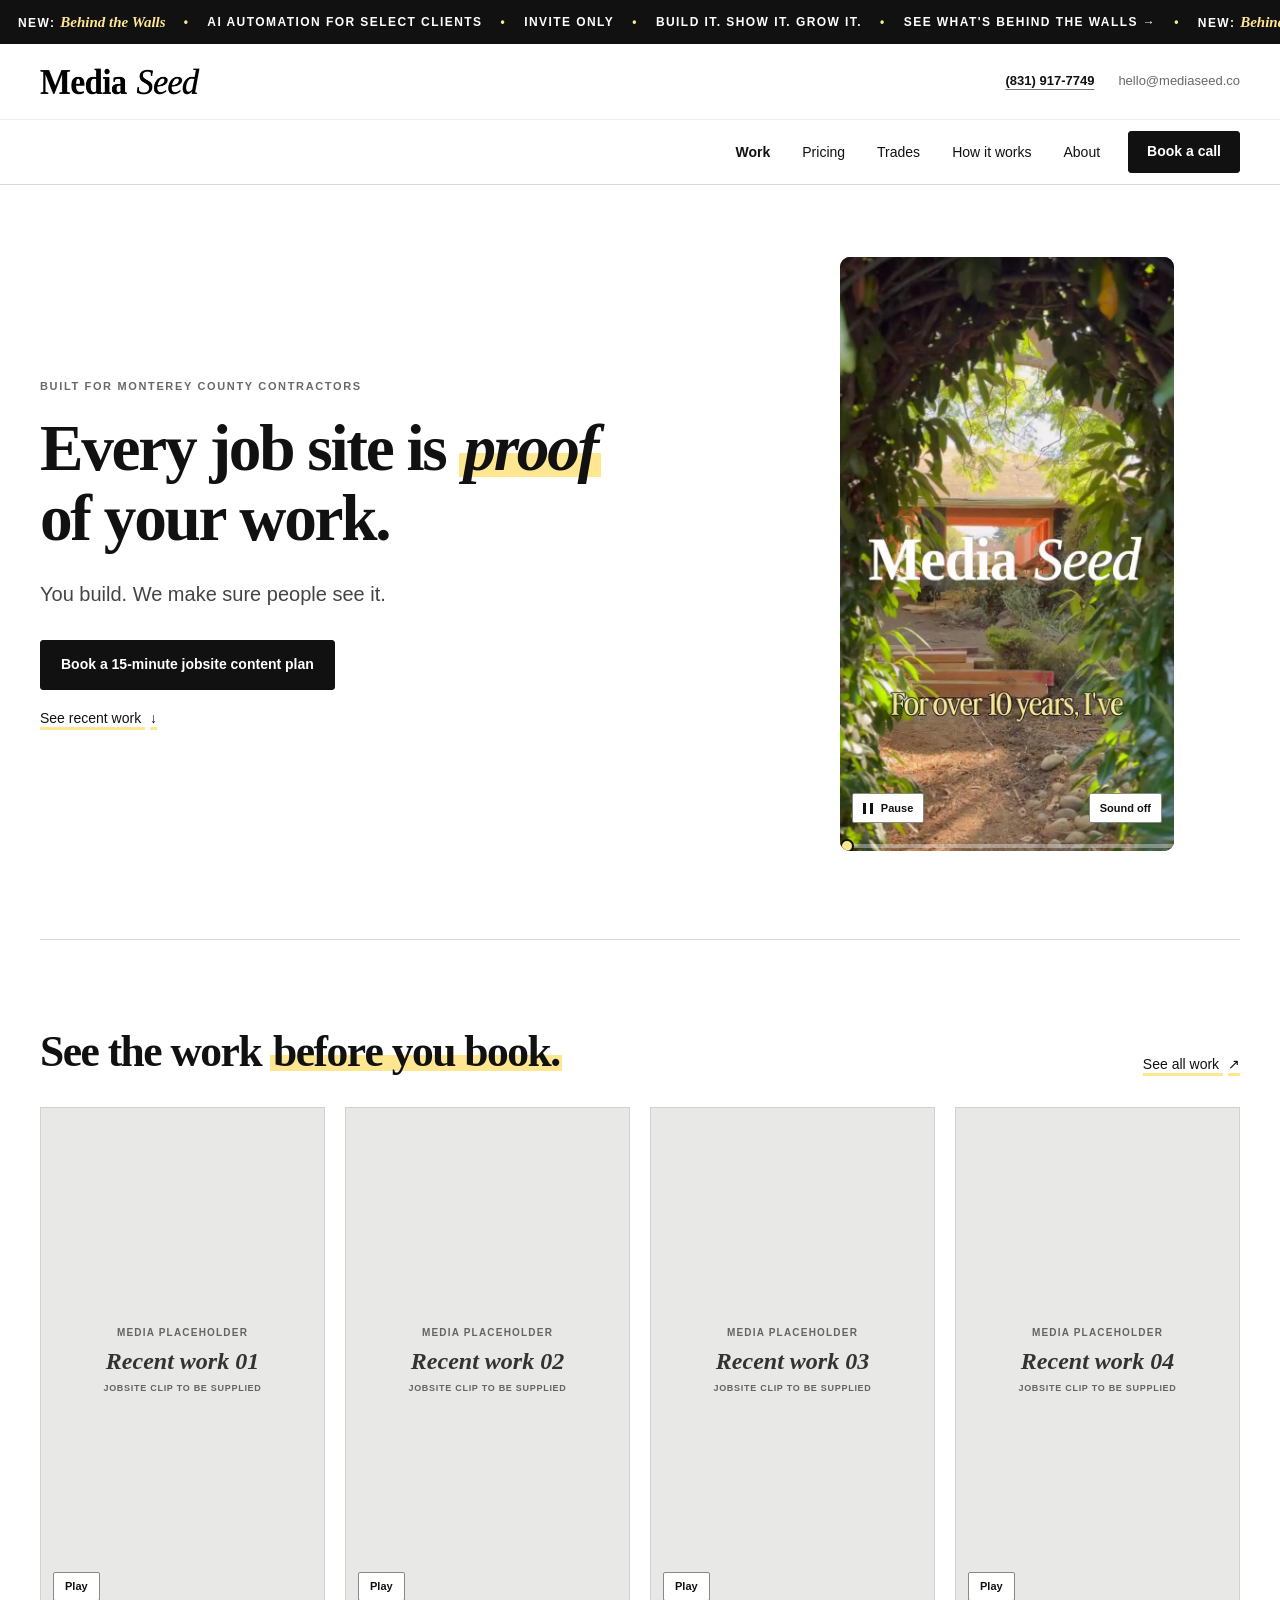
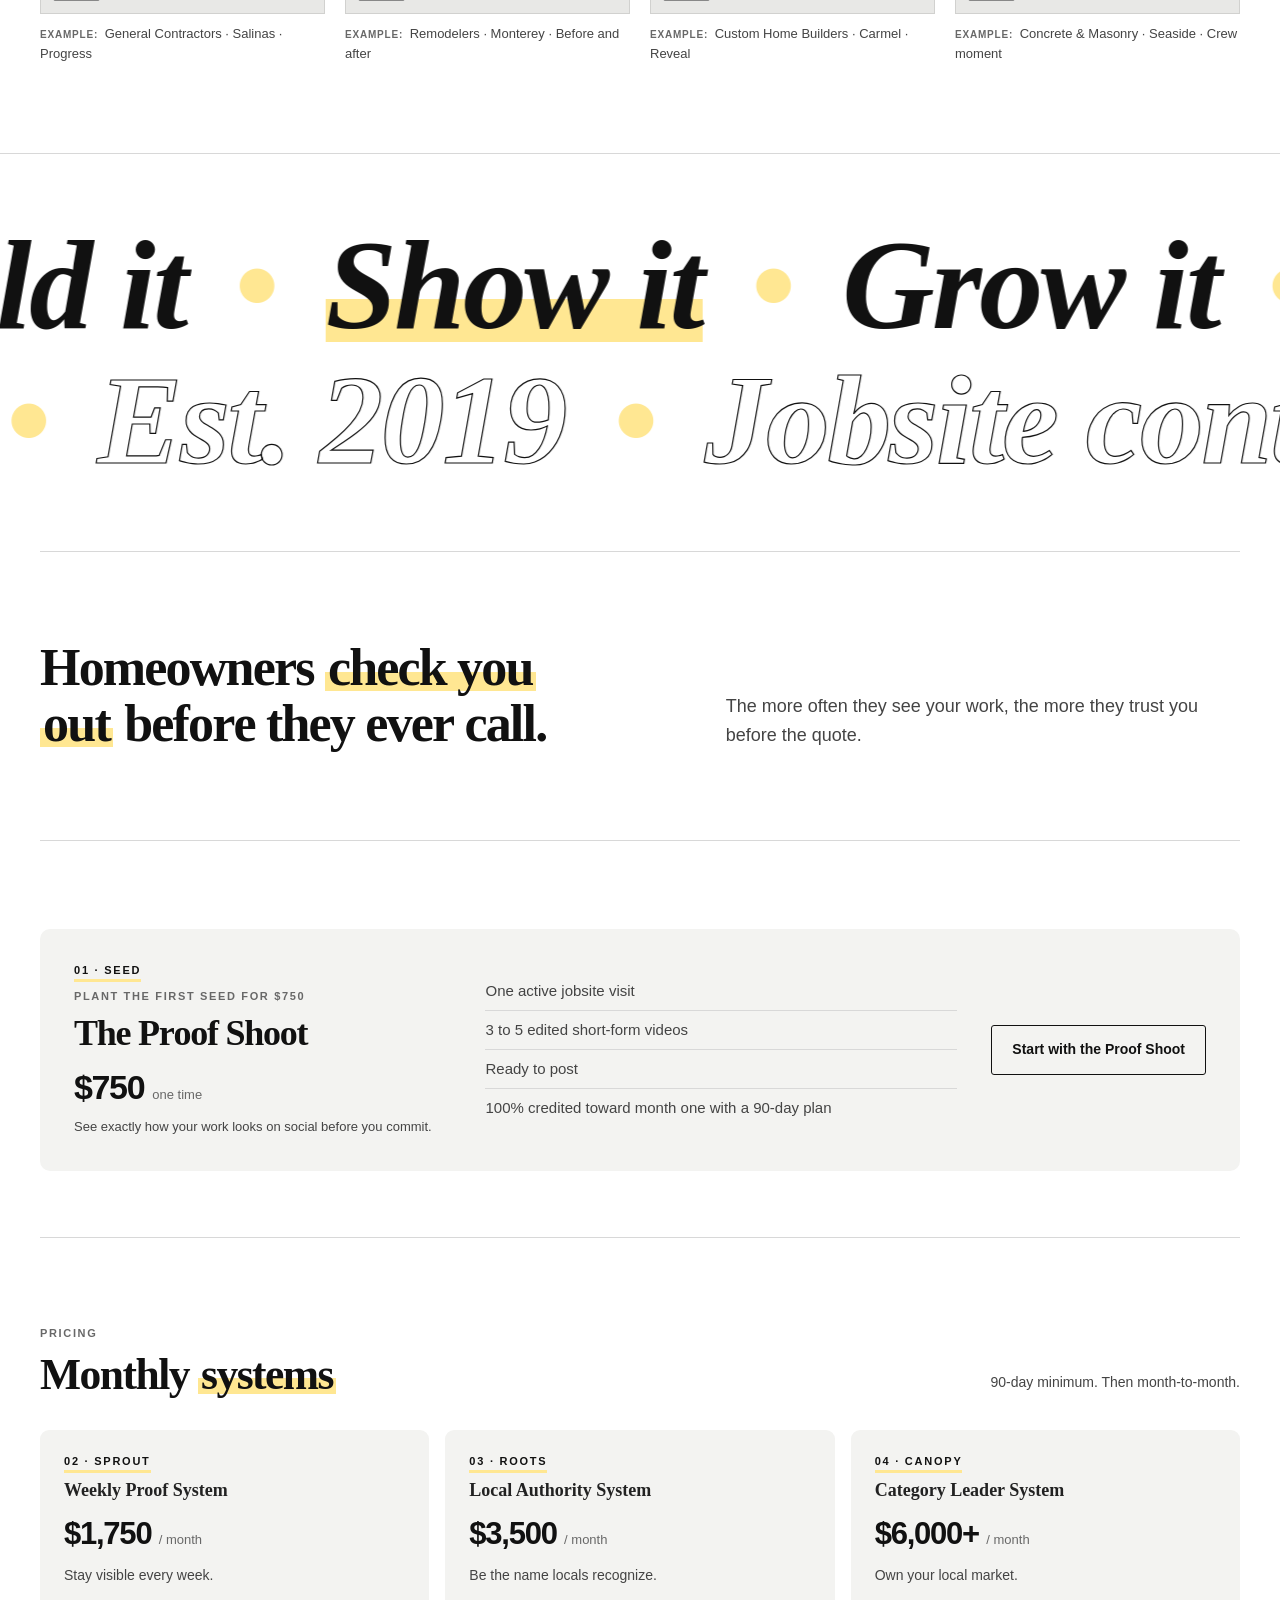
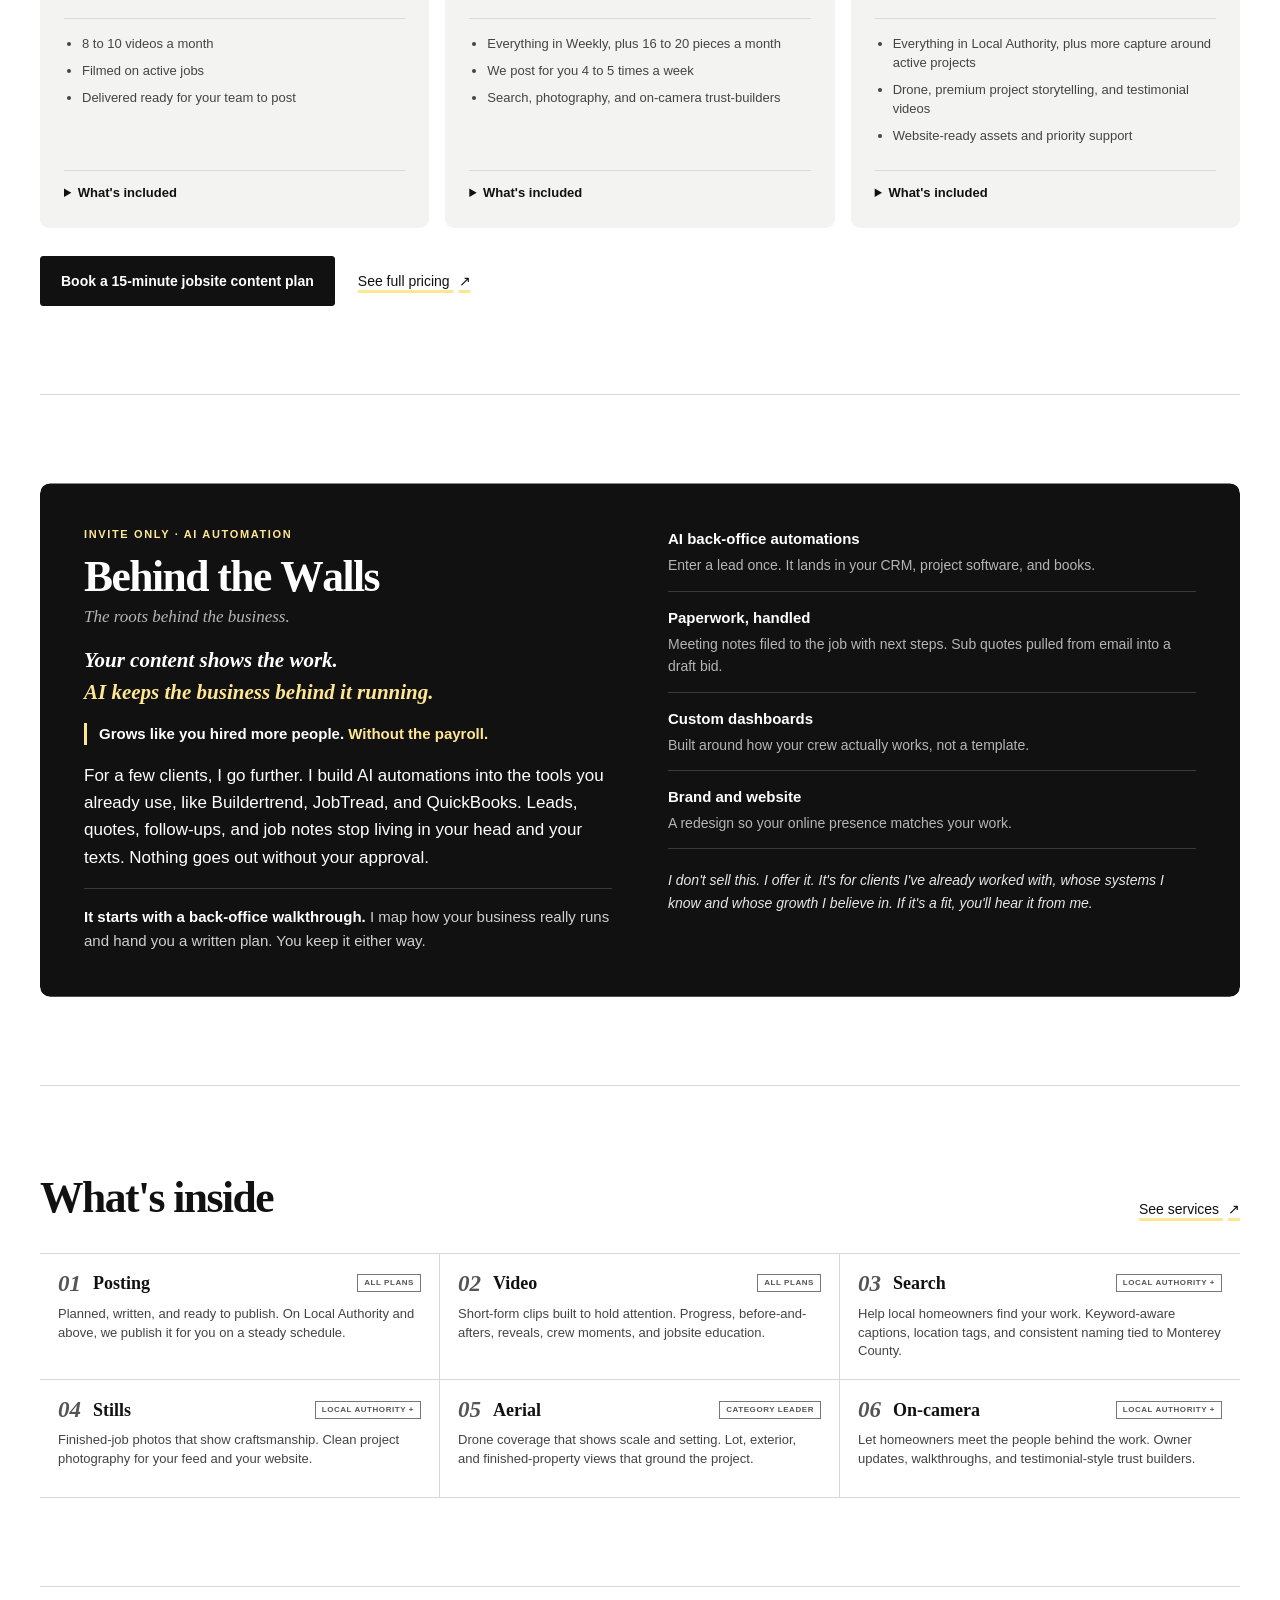
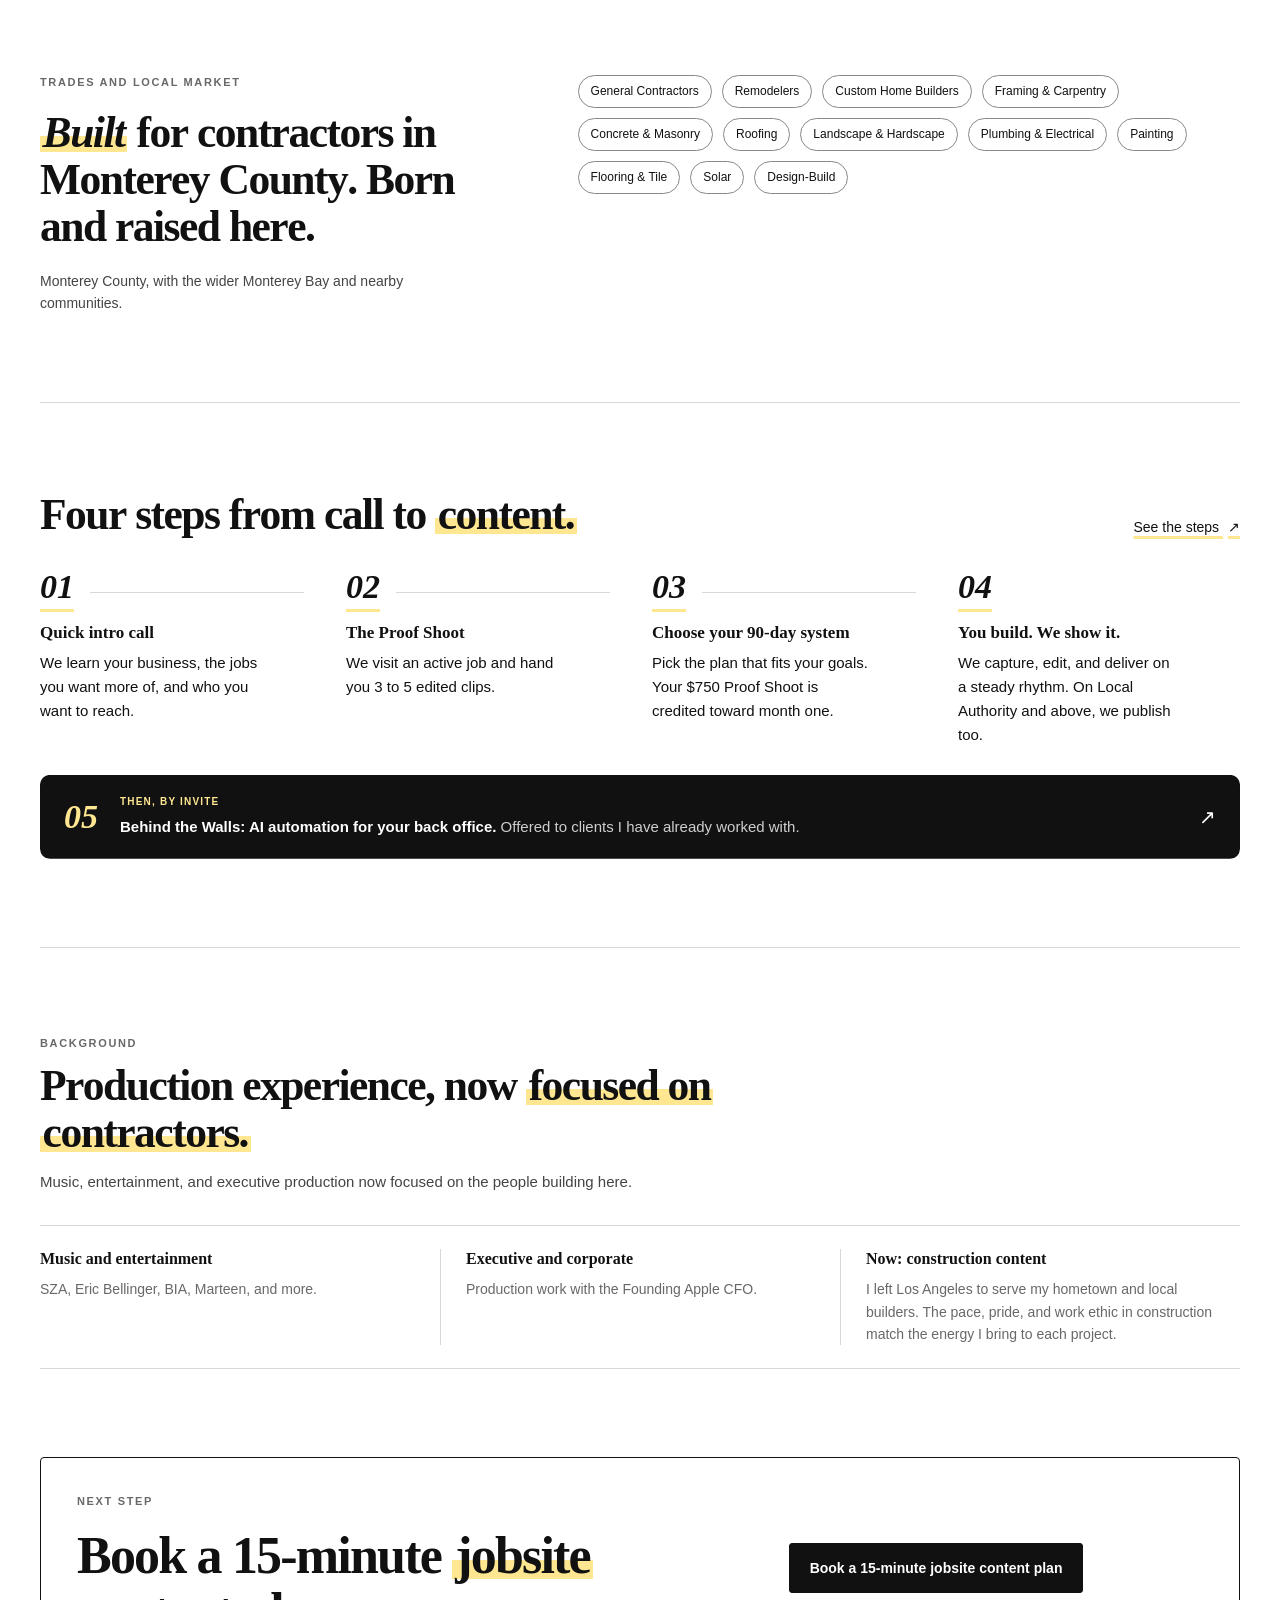
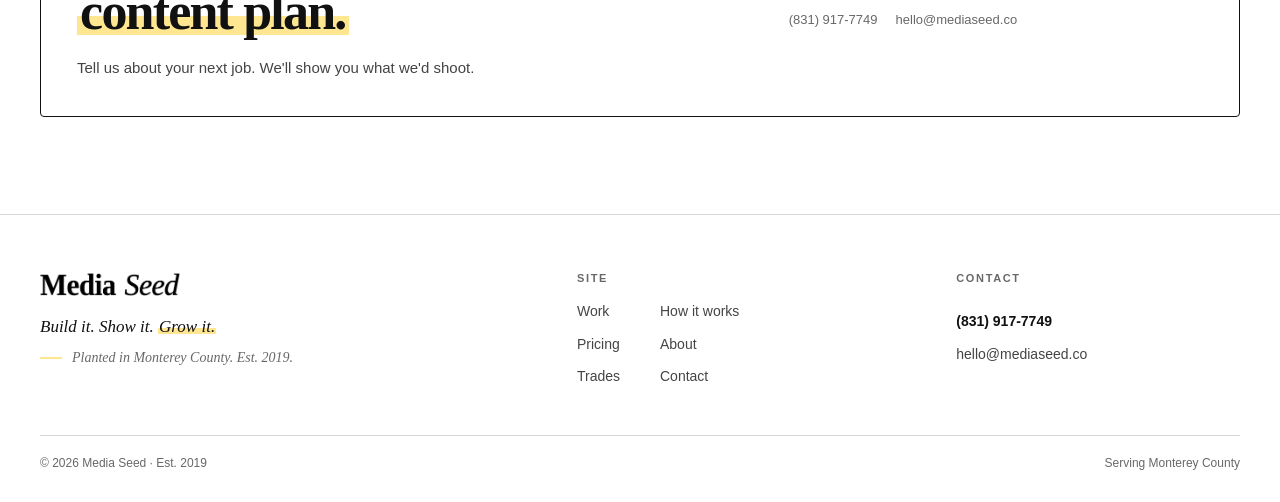
==== commit 03618969: "Intro: Grow it grows for emphasis Co-Authored-By: Claude Opus 5.5 <noreply@anthropic.com> Claude-Ses" ====
--- a/index.html
+++ b/index.html
@@ -6,7 +6,7 @@
   <meta name="description" content="Jobsite content and social media systems for contractors in Monterey County. You build. We make sure people see it.">
   <meta name="theme-color" content="#ffffff">
   <title>Contractor Social Media &amp; Jobsite Video | Monterey County | Media Seed</title>
-  <link rel="stylesheet" href="styles.css?v=20261127l"><script>try{var d=document.documentElement,r=matchMedia("(prefers-reduced-motion: reduce)").matches;if(sessionStorage.getItem("ms-intro")||r)d.classList.add("intro-seen");if(!r&&"IntersectionObserver"in window)d.classList.add("js-motion")}catch(e){document.documentElement.classList.add("intro-seen")}</script><link rel="icon" href="/favicon.ico" sizes="any"><link rel="icon" type="image/png" sizes="192x192" href="/favicon-192.png"><link rel="apple-touch-icon" href="/apple-touch-icon.png">
+  <link rel="stylesheet" href="styles.css?v=20261127m"><script>try{var d=document.documentElement,r=matchMedia("(prefers-reduced-motion: reduce)").matches;if(sessionStorage.getItem("ms-intro")||r)d.classList.add("intro-seen");if(!r&&"IntersectionObserver"in window)d.classList.add("js-motion")}catch(e){document.documentElement.classList.add("intro-seen")}</script><link rel="icon" href="/favicon.ico" sizes="any"><link rel="icon" type="image/png" sizes="192x192" href="/favicon-192.png"><link rel="apple-touch-icon" href="/apple-touch-icon.png">
   <script type="application/ld+json">
   {
     "@context": "https://schema.org",
@@ -17,7 +17,7 @@
     "areaServed": "Monterey County, California"
   }
   </script>
-  <script src="script.js?v=20261127l" defer></script>
+  <script src="script.js?v=20261127m" defer></script>
 </head>
 <body class="homepage"><div class="intro" aria-hidden="true"><div class="intro-top"><span>Est. 2019</span><span>Monterey County</span></div><div class="intro-stage"><span class="intro-line l1"><span>Build it.</span></span><span class="intro-line l2"><span>Show it.</span></span><span class="intro-line l4"><span>Grow it.</span></span><span class="intro-line l3"><img src="assets/mediaseed_wordmark.png" alt=""></span></div><div class="intro-foot"><span>Jobsite content for contractors</span><span class="intro-bar"><i></i></span></div></div>
   <header class="site-header"><a class="ticker" href="pricing.html#behind-the-walls" aria-label="New: Behind the Walls. AI automation for select clients. Invite only. See what's behind the walls."><div class="ticker-track" aria-hidden="true"><div class="ticker-group"><span>New: <strong>Behind the Walls</strong></span><span class="ticker-dot" aria-hidden="true">&bull;</span><span>AI automation for select clients</span><span class="ticker-dot" aria-hidden="true">&bull;</span><span>Invite only</span><span class="ticker-dot" aria-hidden="true">&bull;</span><span>Build it. Show it. Grow it.</span><span class="ticker-dot" aria-hidden="true">&bull;</span><span>See what's behind the walls &rarr;</span><span class="ticker-dot" aria-hidden="true">&bull;</span><span>New: <strong>Behind the Walls</strong></span><span class="ticker-dot" aria-hidden="true">&bull;</span><span>AI automation for select clients</span><span class="ticker-dot" aria-hidden="true">&bull;</span><span>Invite only</span><span class="ticker-dot" aria-hidden="true">&bull;</span><span>Build it. Show it. Grow it.</span><span class="ticker-dot" aria-hidden="true">&bull;</span><span>See what's behind the walls &rarr;</span><span class="ticker-dot" aria-hidden="true">&bull;</span></div><div class="ticker-group"><span>New: <strong>Behind the Walls</strong></span><span class="ticker-dot" aria-hidden="true">&bull;</span><span>AI automation for select clients</span><span class="ticker-dot" aria-hidden="true">&bull;</span><span>Invite only</span><span class="ticker-dot" aria-hidden="true">&bull;</span><span>Build it. Show it. Grow it.</span><span class="ticker-dot" aria-hidden="true">&bull;</span><span>See what's behind the walls &rarr;</span><span class="ticker-dot" aria-hidden="true">&bull;</span><span>New: <strong>Behind the Walls</strong></span><span class="ticker-dot" aria-hidden="true">&bull;</span><span>AI automation for select clients</span><span class="ticker-dot" aria-hidden="true">&bull;</span><span>Invite only</span><span class="ticker-dot" aria-hidden="true">&bull;</span><span>Build it. Show it. Grow it.</span><span class="ticker-dot" aria-hidden="true">&bull;</span><span>See what's behind the walls &rarr;</span><span class="ticker-dot" aria-hidden="true">&bull;</span></div></div></a>
--- a/styles.css
+++ b/styles.css
@@ -566,4 +566,6 @@
 
 /* Intro loading bar back, timed to finish as the curtain lifts */
 .intro-bar i{animation:intro-bar 3.6s cubic-bezier(.35,.05,.65,1) .1s forwards}
-.l4>span{animation:intro-in .5s cubic-bezier(.2,.7,.2,1) 1.75s forwards,intro-mark .45s ease 2.05s forwards,intro-lift .45s cubic-bezier(.6,0,.4,1) 3.05s forwards;background-image:linear-gradient(var(--butter),var(--butter));background-repeat:no-repeat;background-position:0 88%;background-size:0% 30%}
+.l4>span{transform-origin:50% 90%;animation:intro-in .5s cubic-bezier(.2,.7,.2,1) 1.75s forwards,intro-mark .45s ease 2.05s forwards,intro-grow .6s cubic-bezier(.34,1.56,.64,1) 2.3s forwards,intro-lift .45s cubic-bezier(.6,0,.4,1) 3.05s forwards;background-image:linear-gradient(var(--butter),var(--butter));background-repeat:no-repeat;background-position:0 88%;background-size:0% 30%}
+@keyframes intro-grow{from{scale:1}to{scale:1.2}}
+.intro-line.l4{clip-path:inset(-120vh -40% -20% -40%)}
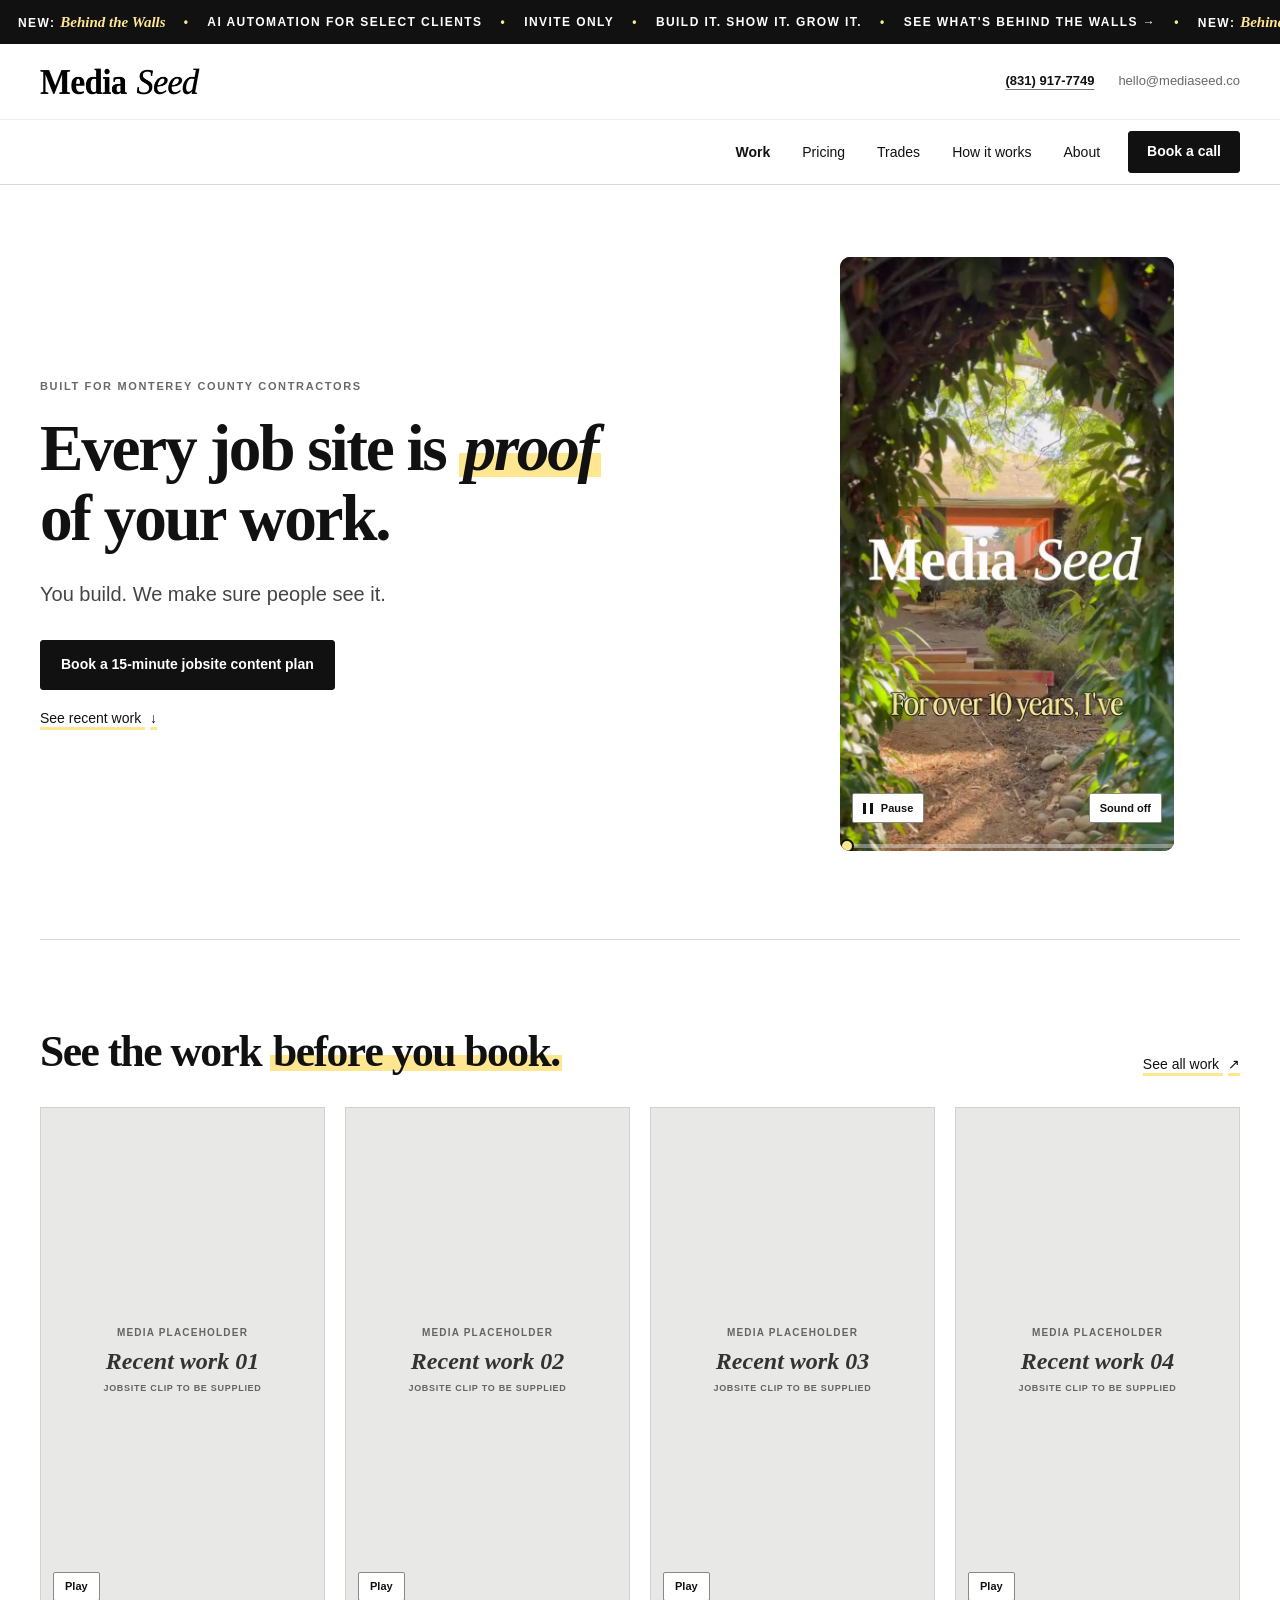
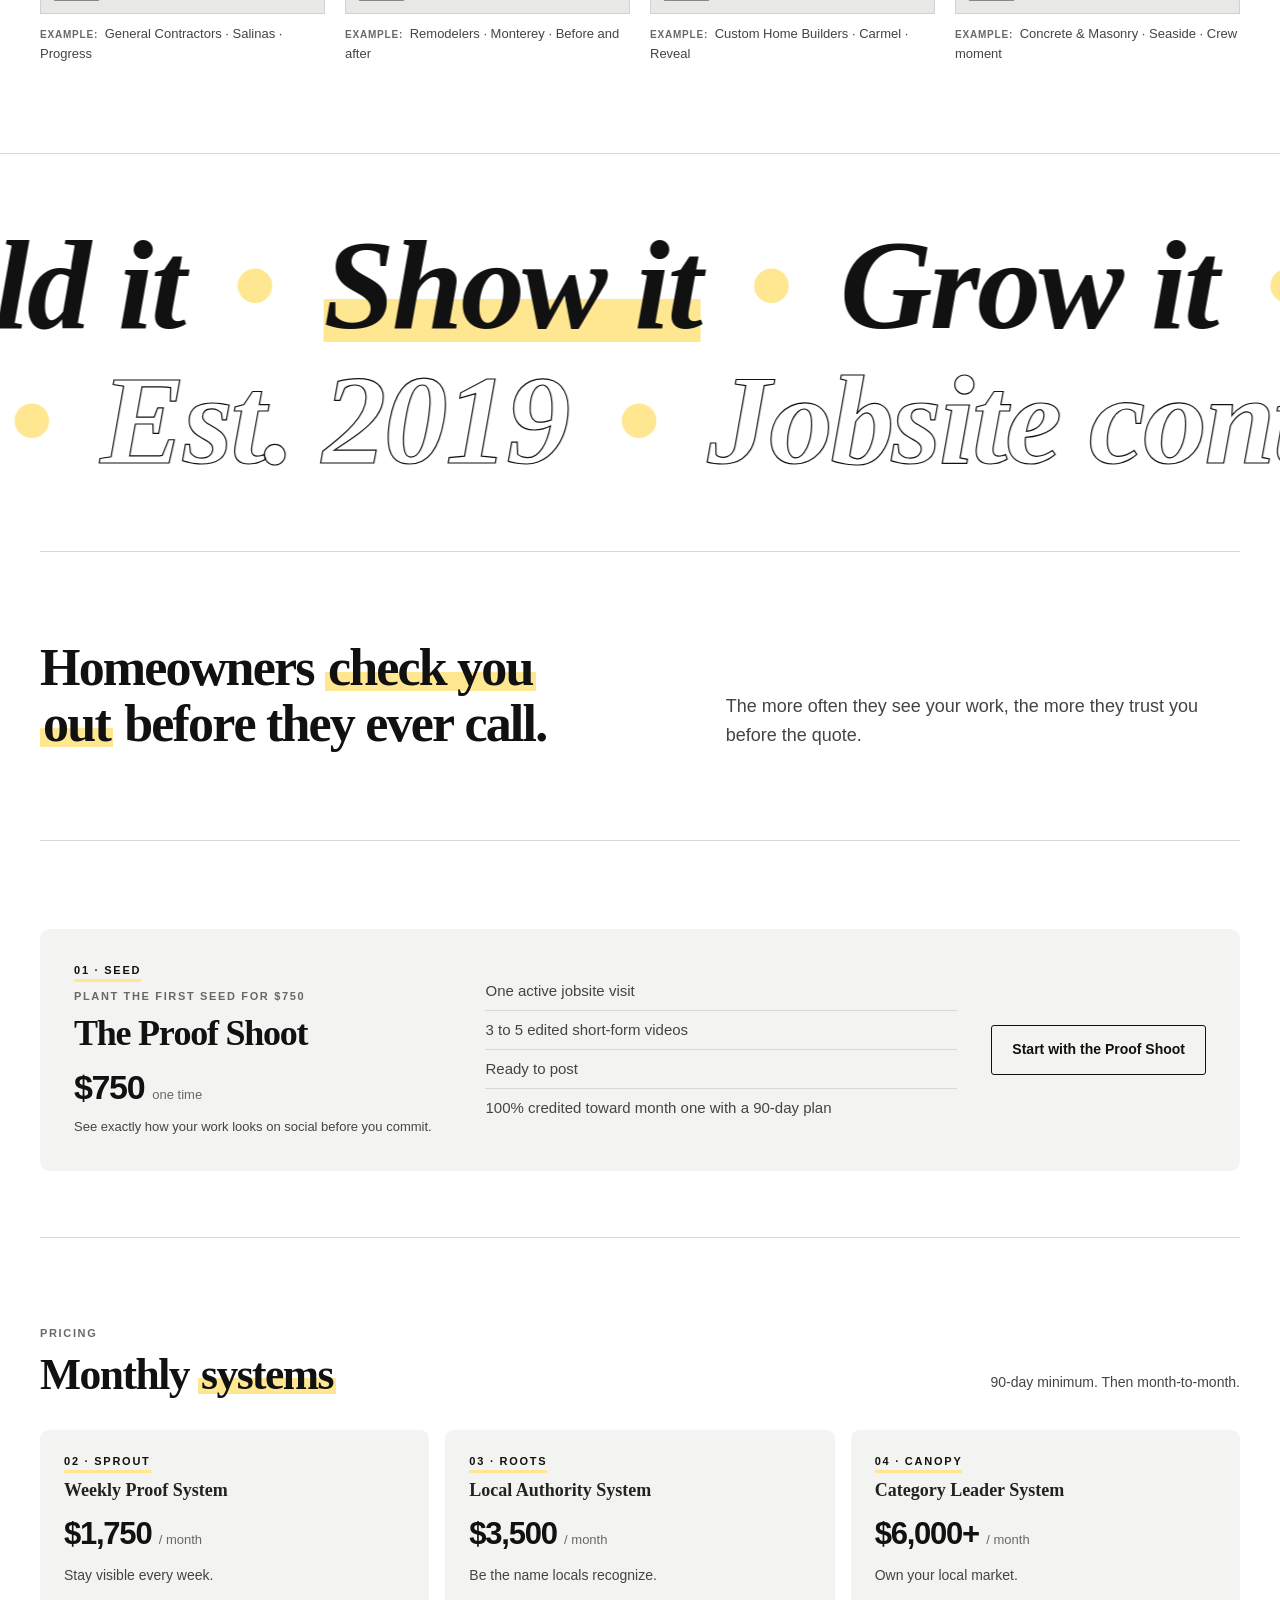
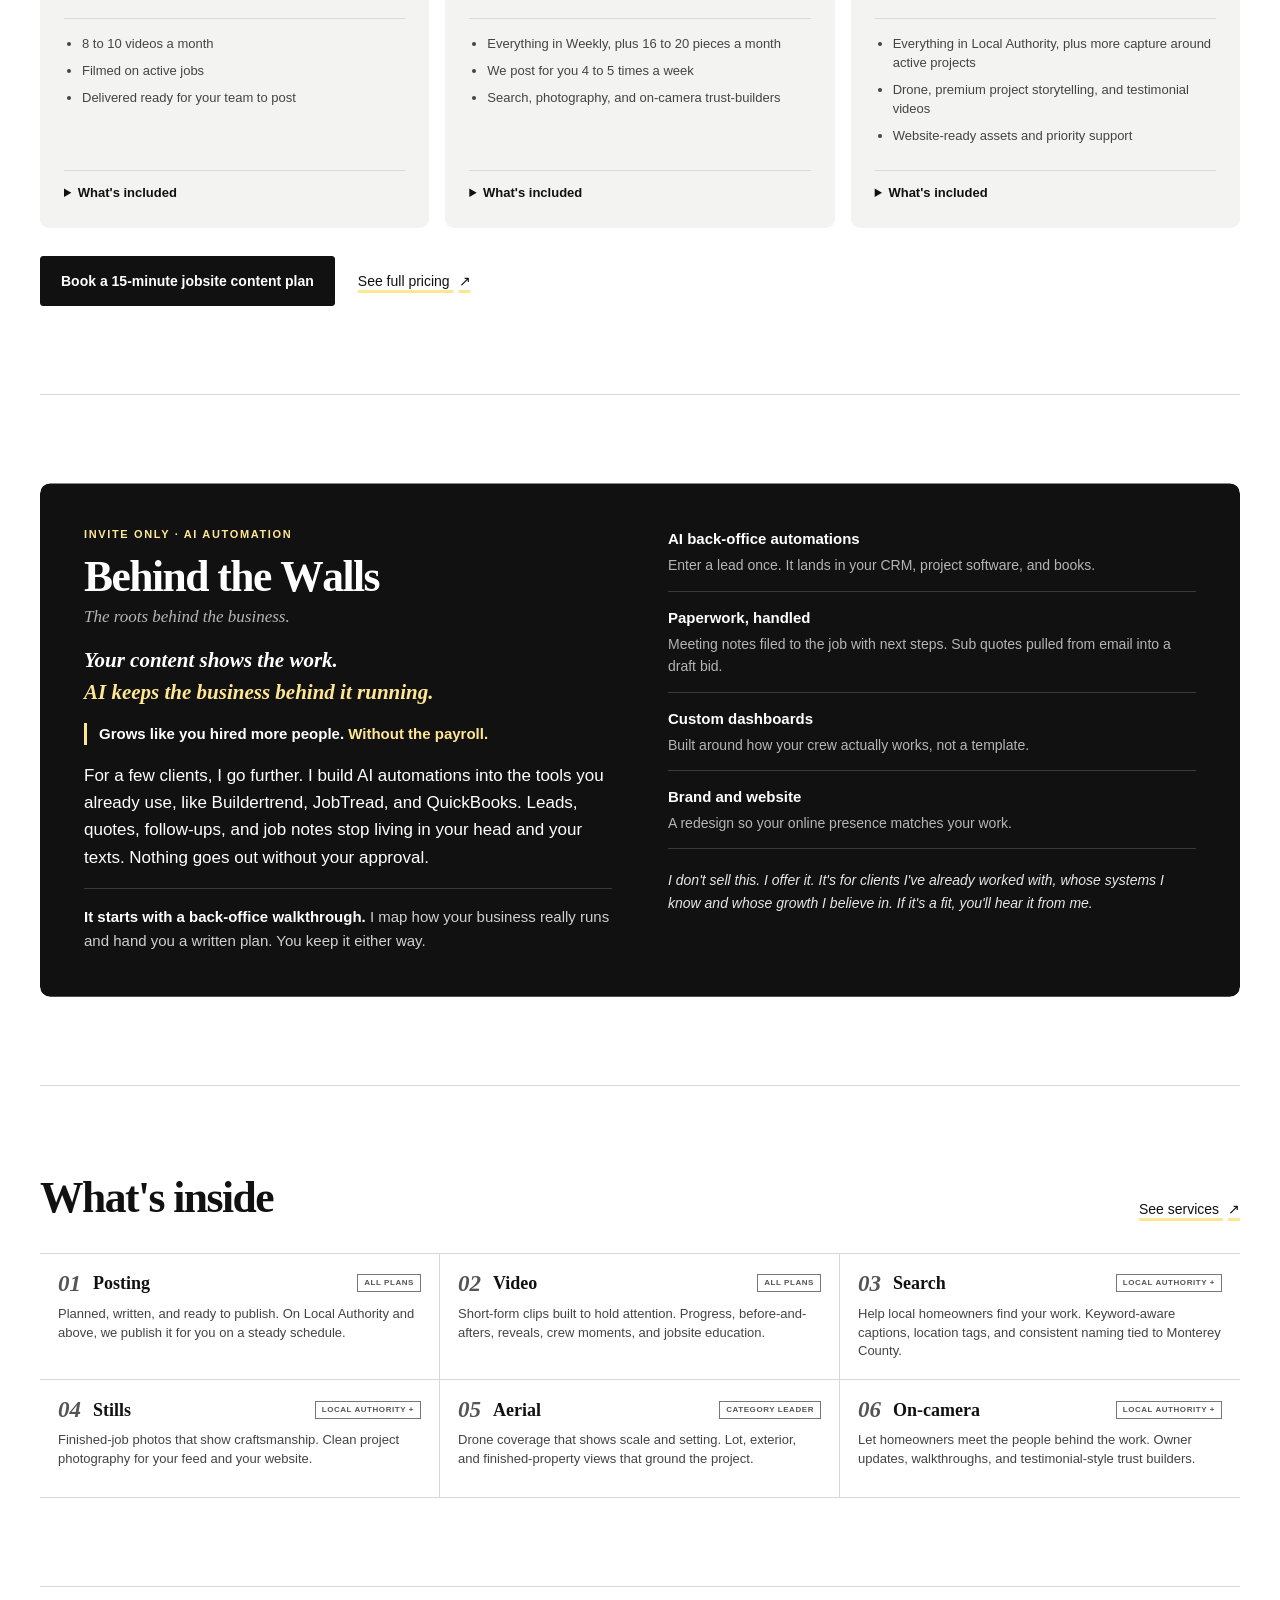
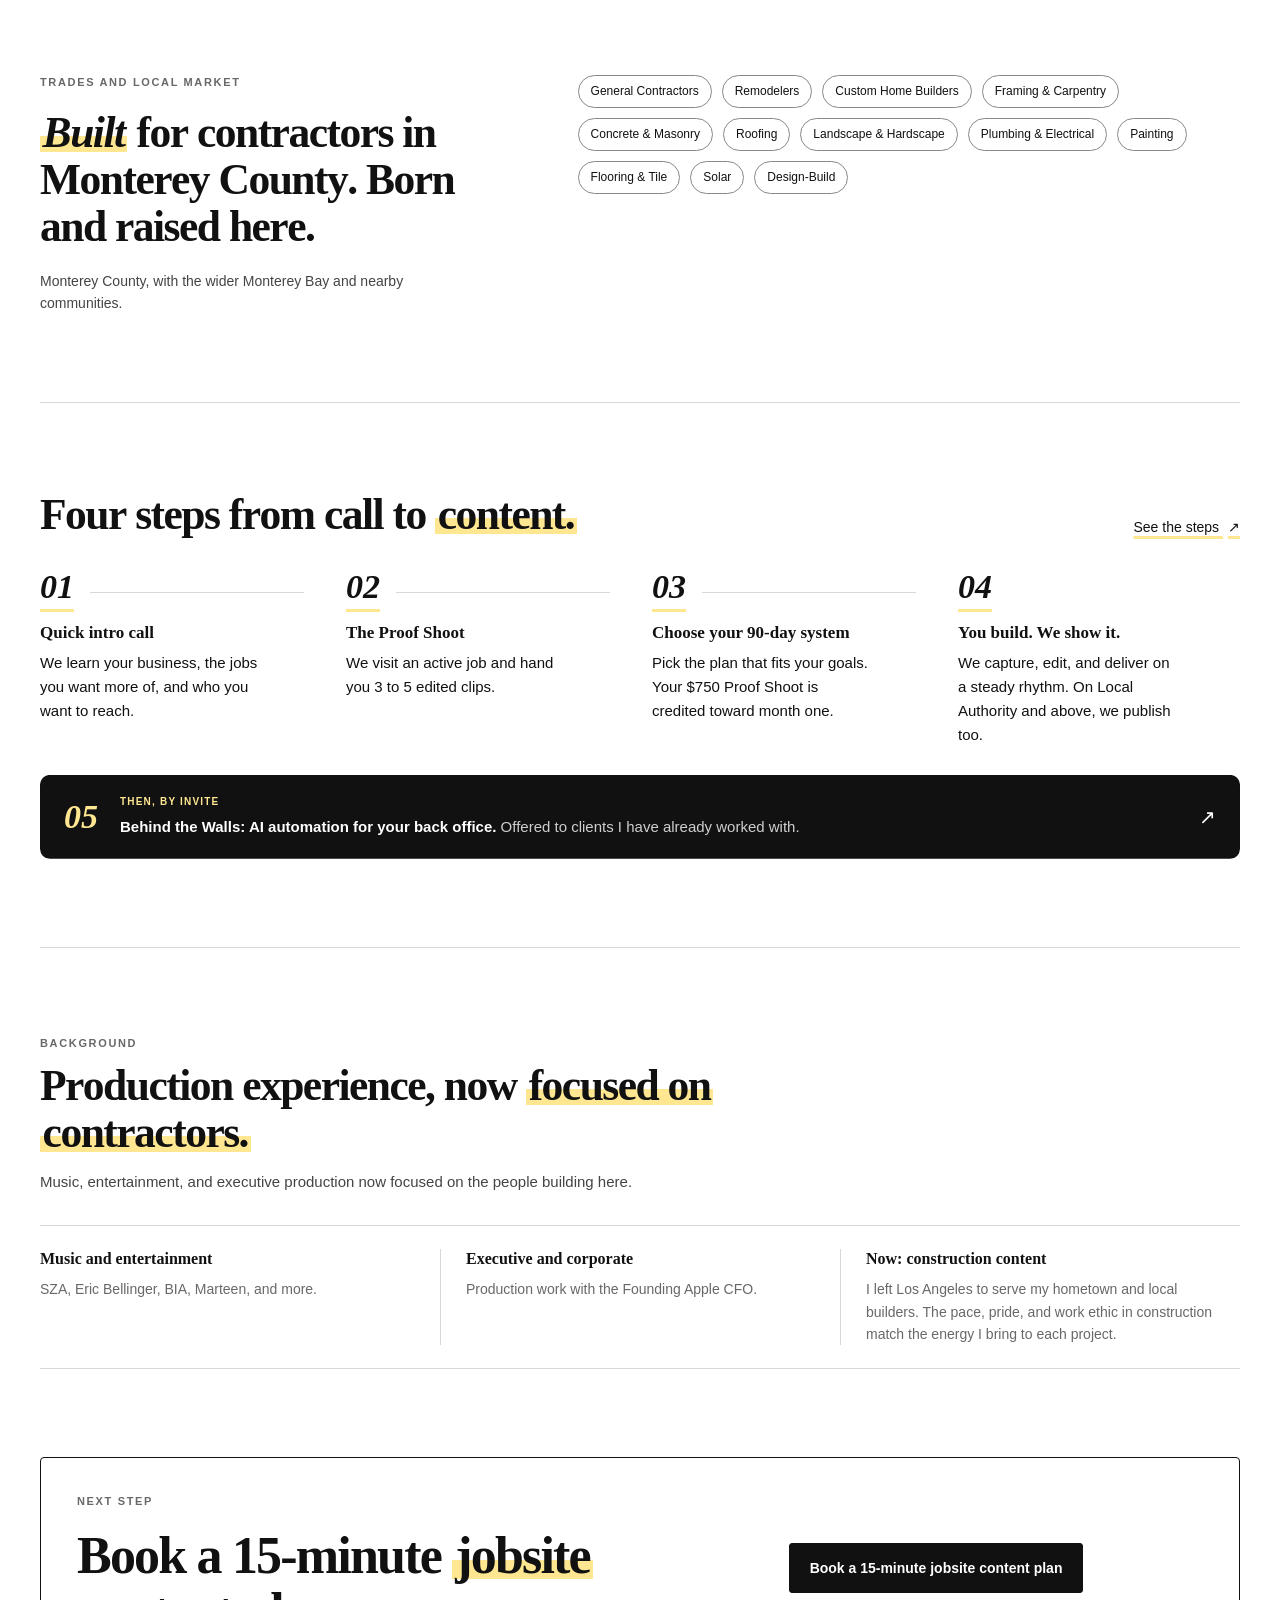
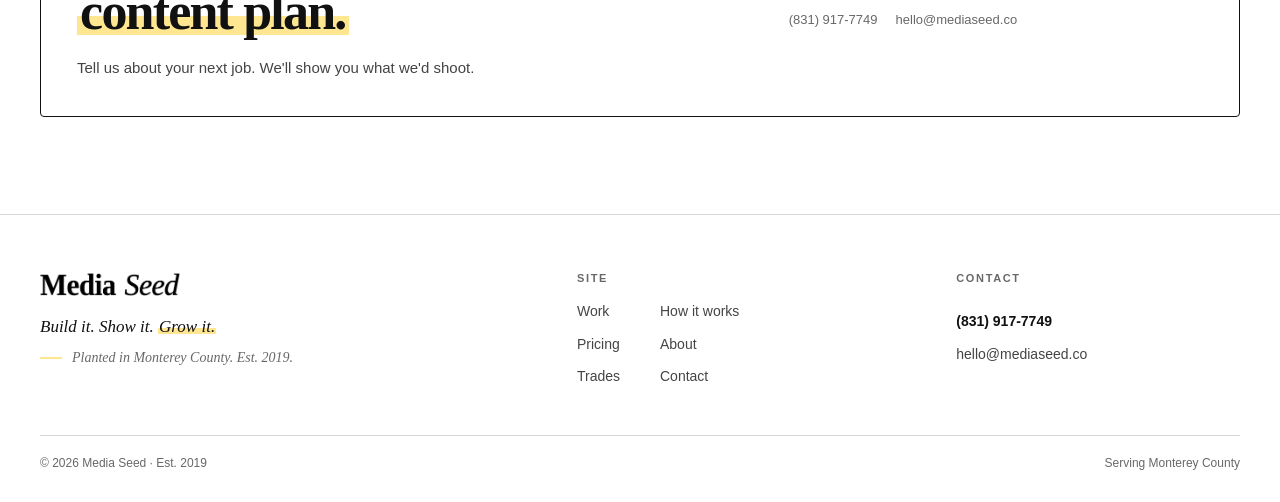
==== commit cfd8feb6: "Intro: no highlight on Grow it, gentler growth Co-Authored-By: Claude Opus 5.5 <noreply@anthropic.co" ====
--- a/index.html
+++ b/index.html
@@ -6,7 +6,7 @@
   <meta name="description" content="Jobsite content and social media systems for contractors in Monterey County. You build. We make sure people see it.">
   <meta name="theme-color" content="#ffffff">
   <title>Contractor Social Media &amp; Jobsite Video | Monterey County | Media Seed</title>
-  <link rel="stylesheet" href="styles.css?v=20261127m"><script>try{var d=document.documentElement,r=matchMedia("(prefers-reduced-motion: reduce)").matches;if(sessionStorage.getItem("ms-intro")||r)d.classList.add("intro-seen");if(!r&&"IntersectionObserver"in window)d.classList.add("js-motion")}catch(e){document.documentElement.classList.add("intro-seen")}</script><link rel="icon" href="/favicon.ico" sizes="any"><link rel="icon" type="image/png" sizes="192x192" href="/favicon-192.png"><link rel="apple-touch-icon" href="/apple-touch-icon.png">
+  <link rel="stylesheet" href="styles.css?v=20261127n"><script>try{var d=document.documentElement,r=matchMedia("(prefers-reduced-motion: reduce)").matches;if(sessionStorage.getItem("ms-intro")||r)d.classList.add("intro-seen");if(!r&&"IntersectionObserver"in window)d.classList.add("js-motion")}catch(e){document.documentElement.classList.add("intro-seen")}</script><link rel="icon" href="/favicon.ico" sizes="any"><link rel="icon" type="image/png" sizes="192x192" href="/favicon-192.png"><link rel="apple-touch-icon" href="/apple-touch-icon.png">
   <script type="application/ld+json">
   {
     "@context": "https://schema.org",
@@ -17,7 +17,7 @@
     "areaServed": "Monterey County, California"
   }
   </script>
-  <script src="script.js?v=20261127m" defer></script>
+  <script src="script.js?v=20261127n" defer></script>
 </head>
 <body class="homepage"><div class="intro" aria-hidden="true"><div class="intro-top"><span>Est. 2019</span><span>Monterey County</span></div><div class="intro-stage"><span class="intro-line l1"><span>Build it.</span></span><span class="intro-line l2"><span>Show it.</span></span><span class="intro-line l4"><span>Grow it.</span></span><span class="intro-line l3"><img src="assets/mediaseed_wordmark.png" alt=""></span></div><div class="intro-foot"><span>Jobsite content for contractors</span><span class="intro-bar"><i></i></span></div></div>
   <header class="site-header"><a class="ticker" href="pricing.html#behind-the-walls" aria-label="New: Behind the Walls. AI automation for select clients. Invite only. See what's behind the walls."><div class="ticker-track" aria-hidden="true"><div class="ticker-group"><span>New: <strong>Behind the Walls</strong></span><span class="ticker-dot" aria-hidden="true">&bull;</span><span>AI automation for select clients</span><span class="ticker-dot" aria-hidden="true">&bull;</span><span>Invite only</span><span class="ticker-dot" aria-hidden="true">&bull;</span><span>Build it. Show it. Grow it.</span><span class="ticker-dot" aria-hidden="true">&bull;</span><span>See what's behind the walls &rarr;</span><span class="ticker-dot" aria-hidden="true">&bull;</span><span>New: <strong>Behind the Walls</strong></span><span class="ticker-dot" aria-hidden="true">&bull;</span><span>AI automation for select clients</span><span class="ticker-dot" aria-hidden="true">&bull;</span><span>Invite only</span><span class="ticker-dot" aria-hidden="true">&bull;</span><span>Build it. Show it. Grow it.</span><span class="ticker-dot" aria-hidden="true">&bull;</span><span>See what's behind the walls &rarr;</span><span class="ticker-dot" aria-hidden="true">&bull;</span></div><div class="ticker-group"><span>New: <strong>Behind the Walls</strong></span><span class="ticker-dot" aria-hidden="true">&bull;</span><span>AI automation for select clients</span><span class="ticker-dot" aria-hidden="true">&bull;</span><span>Invite only</span><span class="ticker-dot" aria-hidden="true">&bull;</span><span>Build it. Show it. Grow it.</span><span class="ticker-dot" aria-hidden="true">&bull;</span><span>See what's behind the walls &rarr;</span><span class="ticker-dot" aria-hidden="true">&bull;</span><span>New: <strong>Behind the Walls</strong></span><span class="ticker-dot" aria-hidden="true">&bull;</span><span>AI automation for select clients</span><span class="ticker-dot" aria-hidden="true">&bull;</span><span>Invite only</span><span class="ticker-dot" aria-hidden="true">&bull;</span><span>Build it. Show it. Grow it.</span><span class="ticker-dot" aria-hidden="true">&bull;</span><span>See what's behind the walls &rarr;</span><span class="ticker-dot" aria-hidden="true">&bull;</span></div></div></a>
--- a/styles.css
+++ b/styles.css
@@ -566,6 +566,6 @@
 
 /* Intro loading bar back, timed to finish as the curtain lifts */
 .intro-bar i{animation:intro-bar 3.6s cubic-bezier(.35,.05,.65,1) .1s forwards}
-.l4>span{transform-origin:50% 90%;animation:intro-in .5s cubic-bezier(.2,.7,.2,1) 1.75s forwards,intro-mark .45s ease 2.05s forwards,intro-grow .6s cubic-bezier(.34,1.56,.64,1) 2.3s forwards,intro-lift .45s cubic-bezier(.6,0,.4,1) 3.05s forwards;background-image:linear-gradient(var(--butter),var(--butter));background-repeat:no-repeat;background-position:0 88%;background-size:0% 30%}
-@keyframes intro-grow{from{scale:1}to{scale:1.2}}
+.l4>span{transform-origin:50% 90%;animation:intro-in .5s cubic-bezier(.2,.7,.2,1) 1.75s forwards,intro-grow .7s cubic-bezier(.34,1.4,.64,1) 2.3s forwards,intro-lift .45s cubic-bezier(.6,0,.4,1) 3.05s forwards;}
+@keyframes intro-grow{from{scale:1}to{scale:1.12}}
 .intro-line.l4{clip-path:inset(-120vh -40% -20% -40%)}
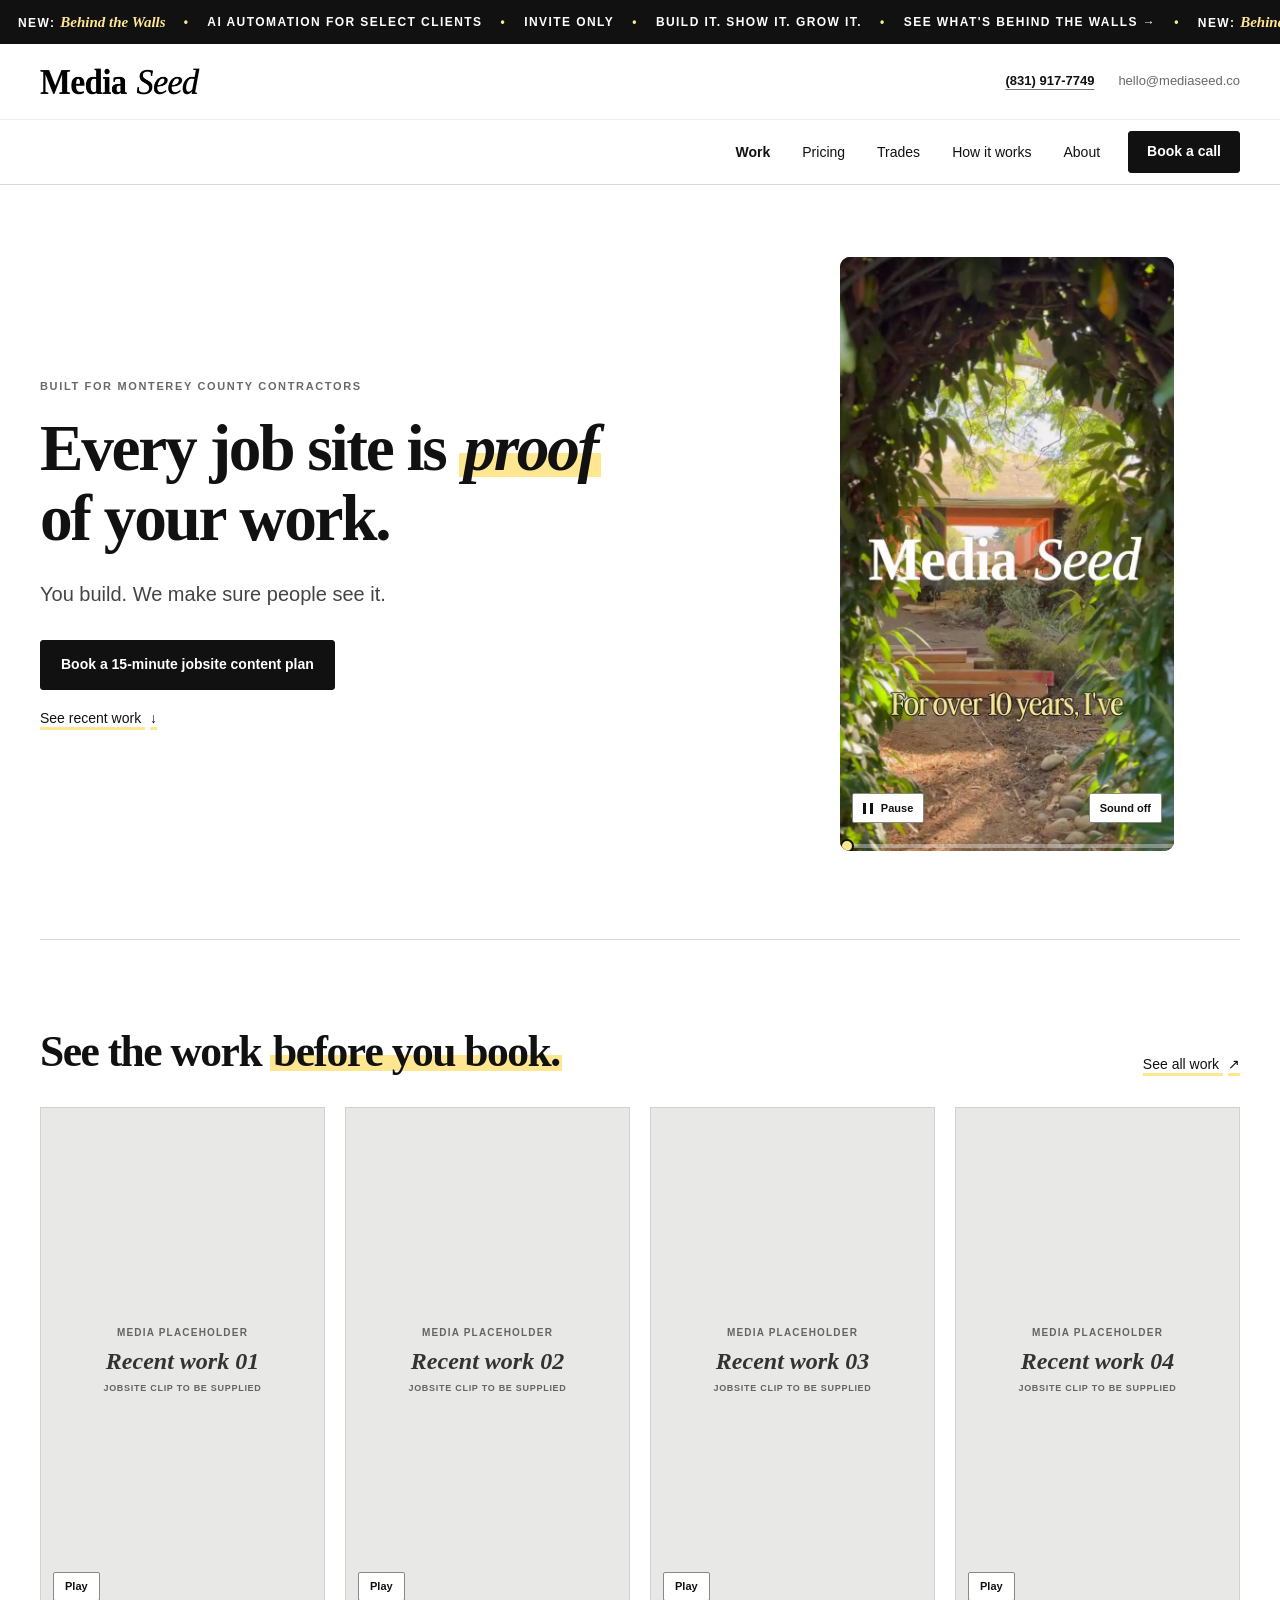
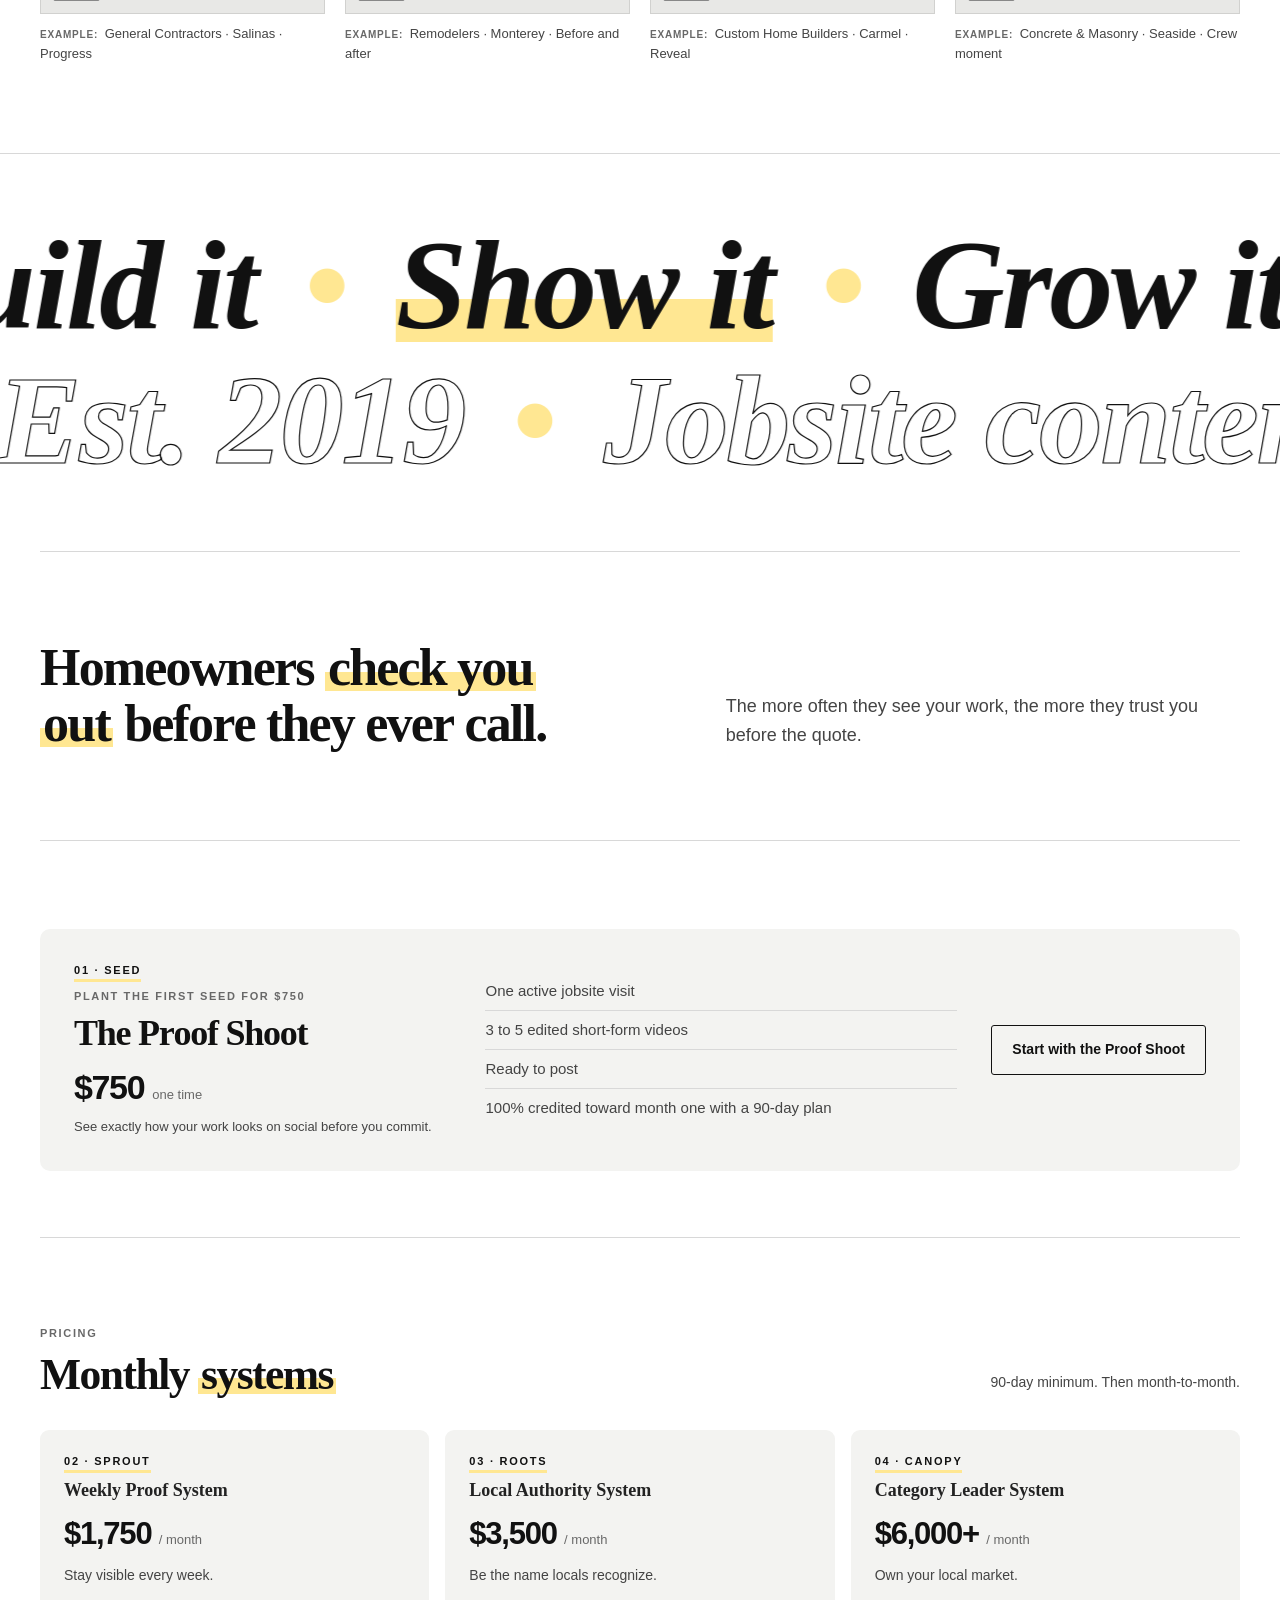
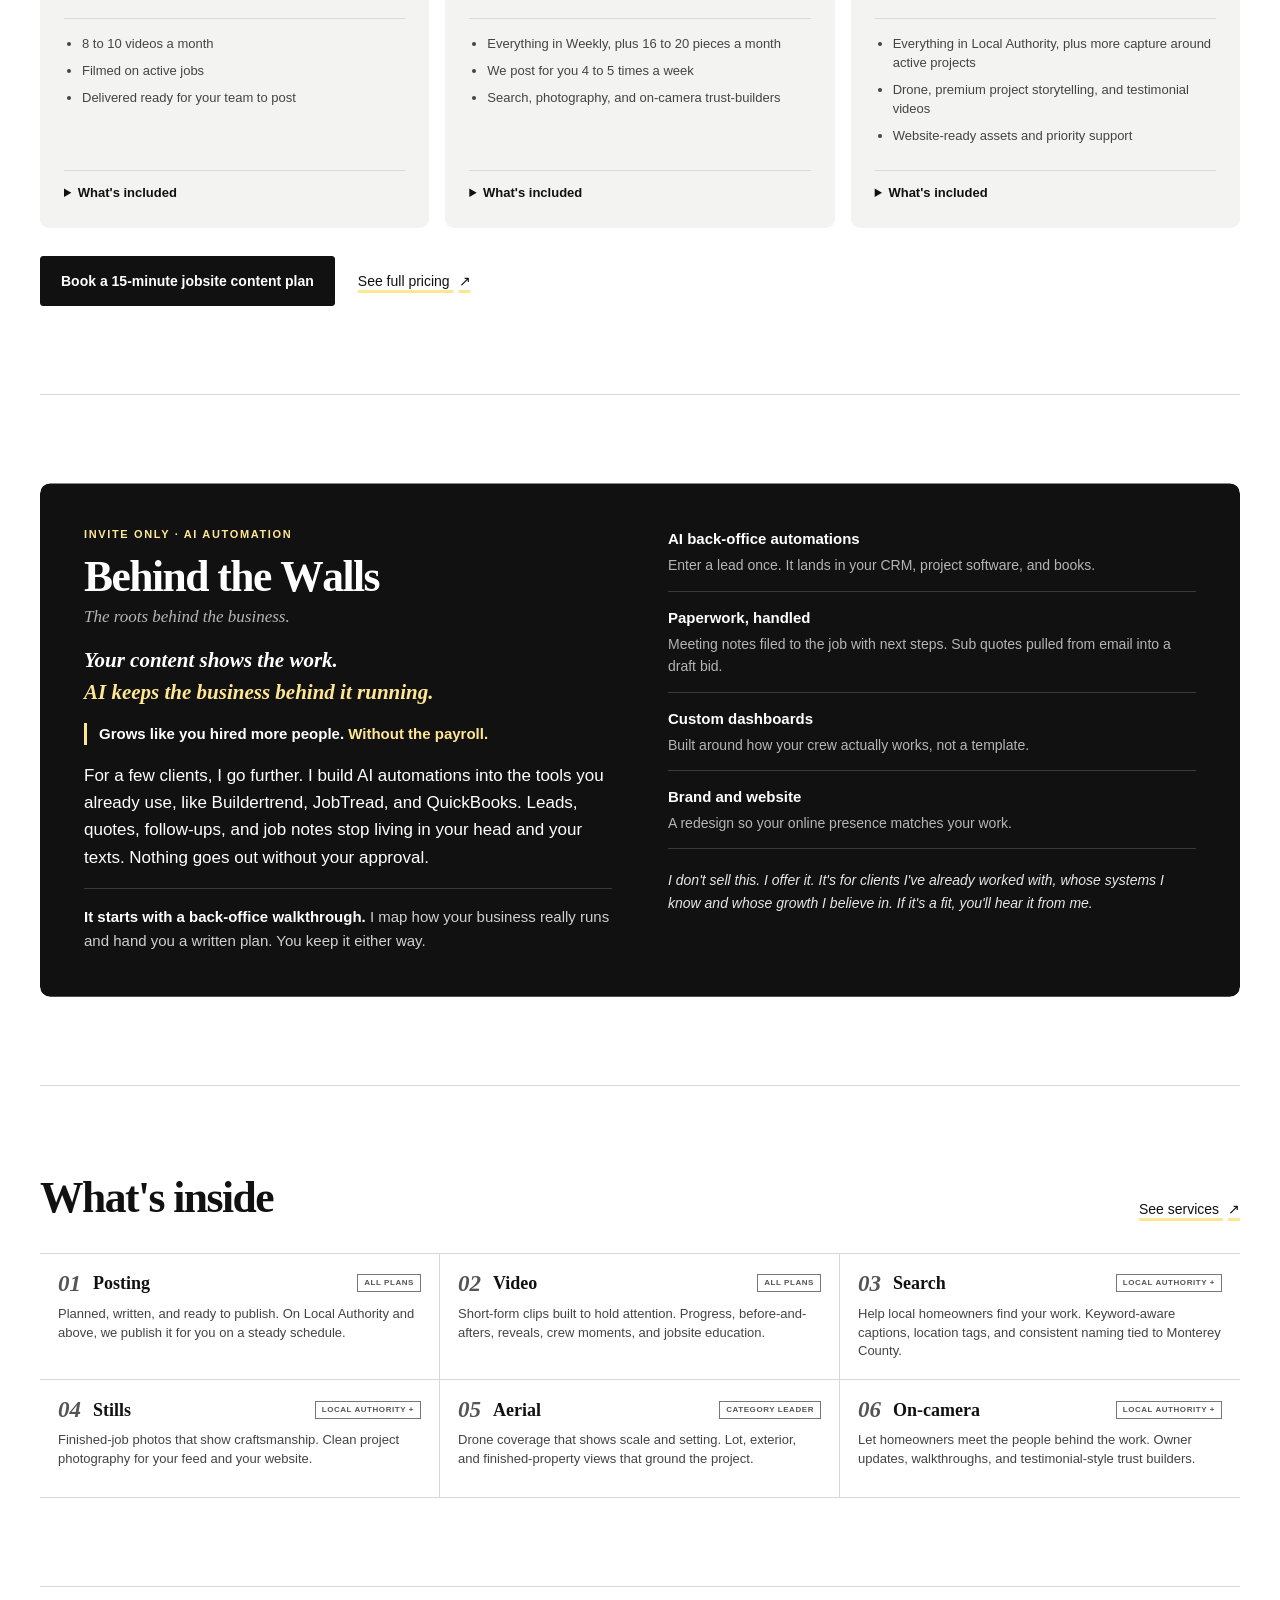
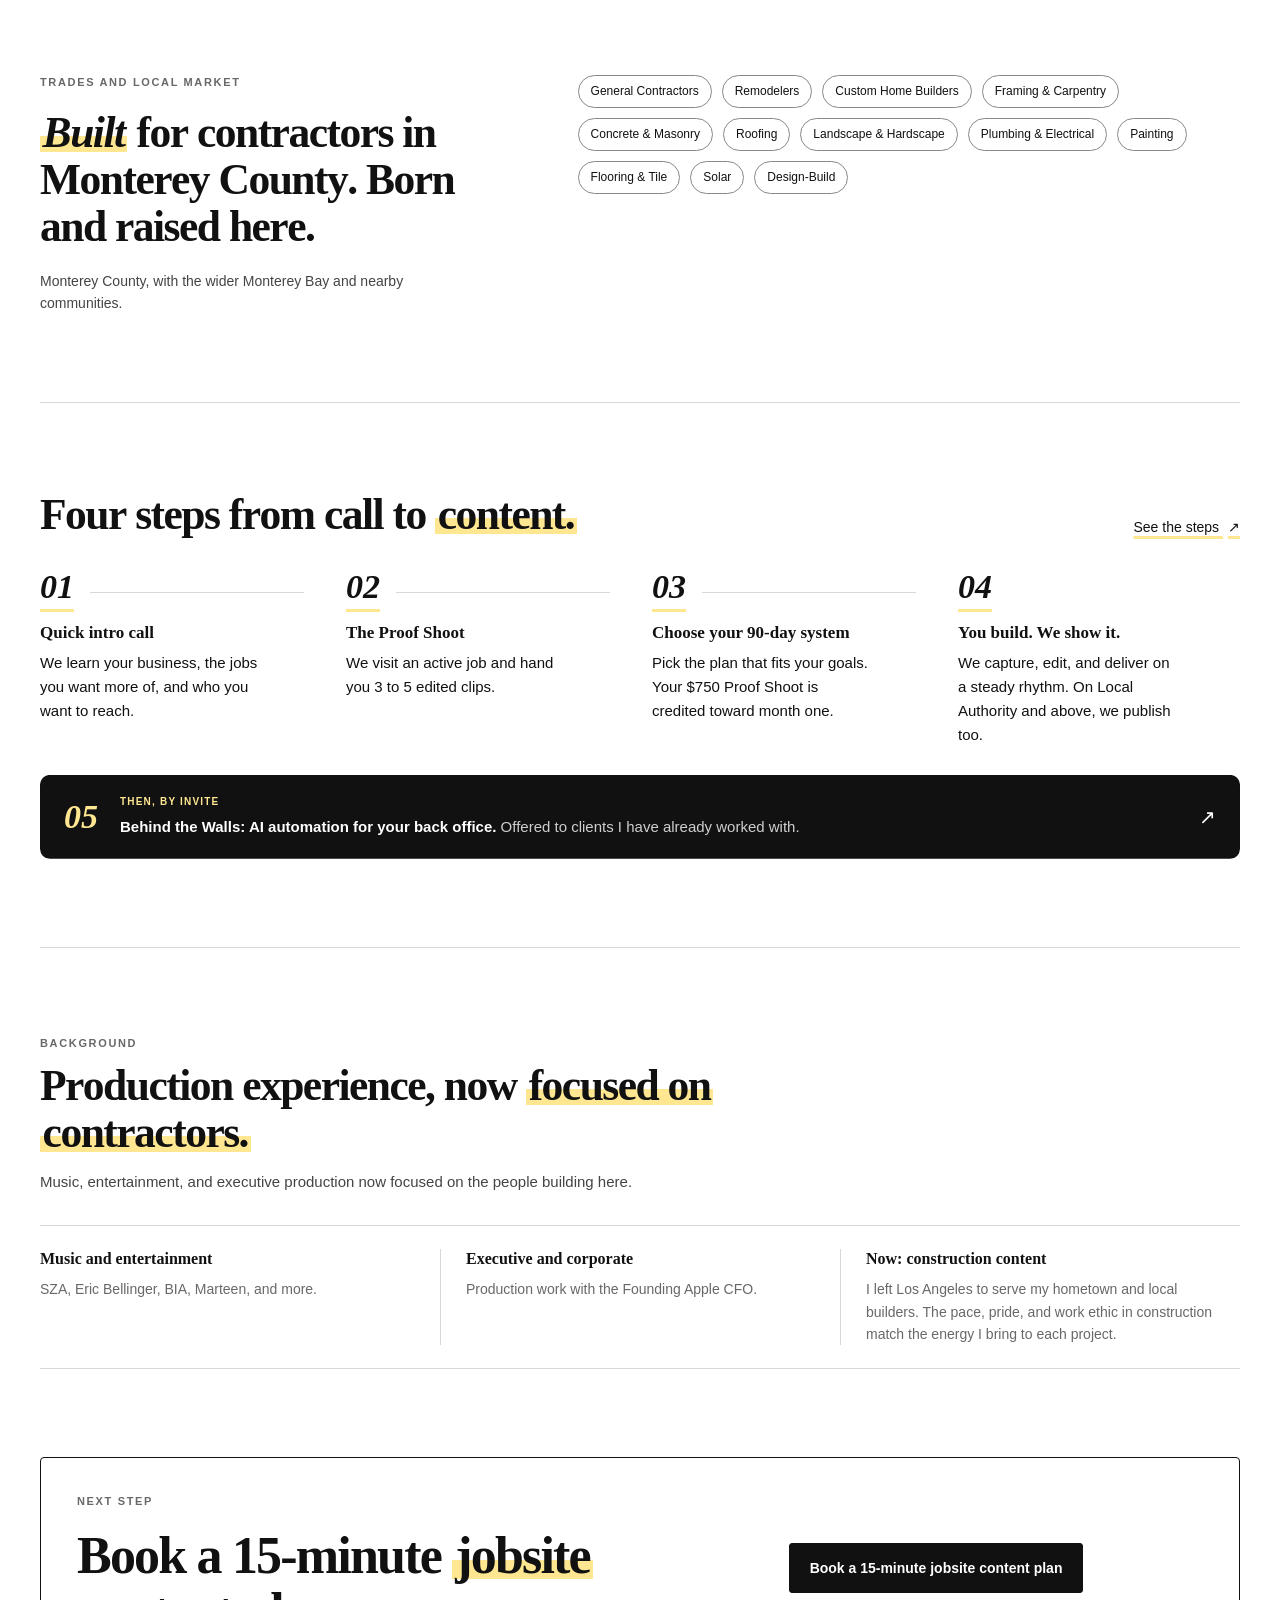
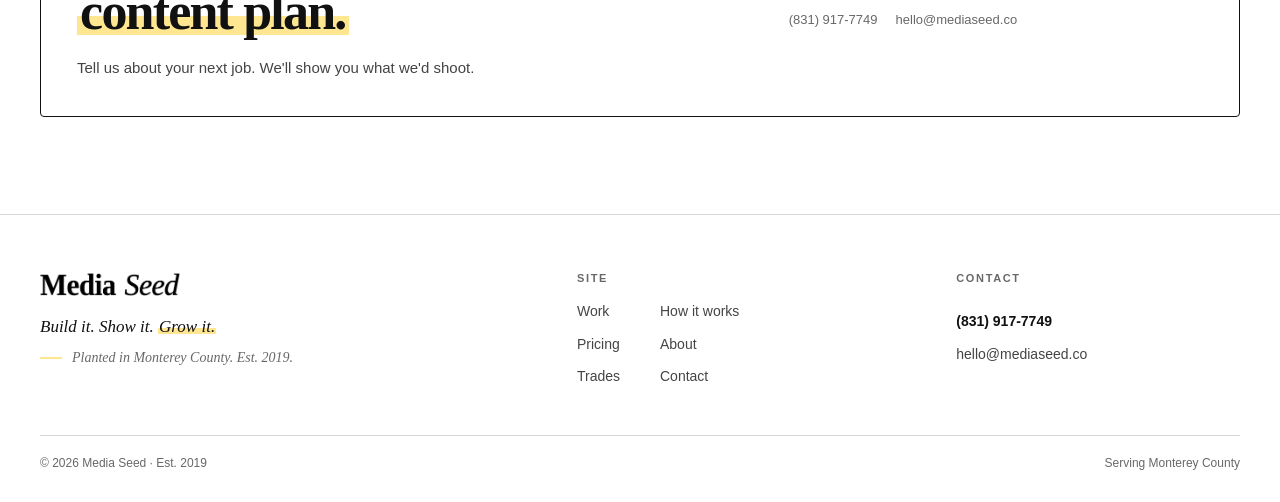
==== commit 36788ac4: "Intro: Grow it swells then settles back before the logo Co-Authored-By: Claude Opus 5.5 <noreply@ant" ====
--- a/index.html
+++ b/index.html
@@ -6,7 +6,7 @@
   <meta name="description" content="Jobsite content and social media systems for contractors in Monterey County. You build. We make sure people see it.">
   <meta name="theme-color" content="#ffffff">
   <title>Contractor Social Media &amp; Jobsite Video | Monterey County | Media Seed</title>
-  <link rel="stylesheet" href="styles.css?v=20261127n"><script>try{var d=document.documentElement,r=matchMedia("(prefers-reduced-motion: reduce)").matches;if(sessionStorage.getItem("ms-intro")||r)d.classList.add("intro-seen");if(!r&&"IntersectionObserver"in window)d.classList.add("js-motion")}catch(e){document.documentElement.classList.add("intro-seen")}</script><link rel="icon" href="/favicon.ico" sizes="any"><link rel="icon" type="image/png" sizes="192x192" href="/favicon-192.png"><link rel="apple-touch-icon" href="/apple-touch-icon.png">
+  <link rel="stylesheet" href="styles.css?v=20261127o"><script>try{var d=document.documentElement,r=matchMedia("(prefers-reduced-motion: reduce)").matches;if(sessionStorage.getItem("ms-intro")||r)d.classList.add("intro-seen");if(!r&&"IntersectionObserver"in window)d.classList.add("js-motion")}catch(e){document.documentElement.classList.add("intro-seen")}</script><link rel="icon" href="/favicon.ico" sizes="any"><link rel="icon" type="image/png" sizes="192x192" href="/favicon-192.png"><link rel="apple-touch-icon" href="/apple-touch-icon.png">
   <script type="application/ld+json">
   {
     "@context": "https://schema.org",
@@ -17,7 +17,7 @@
     "areaServed": "Monterey County, California"
   }
   </script>
-  <script src="script.js?v=20261127n" defer></script>
+  <script src="script.js?v=20261127o" defer></script>
 </head>
 <body class="homepage"><div class="intro" aria-hidden="true"><div class="intro-top"><span>Est. 2019</span><span>Monterey County</span></div><div class="intro-stage"><span class="intro-line l1"><span>Build it.</span></span><span class="intro-line l2"><span>Show it.</span></span><span class="intro-line l4"><span>Grow it.</span></span><span class="intro-line l3"><img src="assets/mediaseed_wordmark.png" alt=""></span></div><div class="intro-foot"><span>Jobsite content for contractors</span><span class="intro-bar"><i></i></span></div></div>
   <header class="site-header"><a class="ticker" href="pricing.html#behind-the-walls" aria-label="New: Behind the Walls. AI automation for select clients. Invite only. See what's behind the walls."><div class="ticker-track" aria-hidden="true"><div class="ticker-group"><span>New: <strong>Behind the Walls</strong></span><span class="ticker-dot" aria-hidden="true">&bull;</span><span>AI automation for select clients</span><span class="ticker-dot" aria-hidden="true">&bull;</span><span>Invite only</span><span class="ticker-dot" aria-hidden="true">&bull;</span><span>Build it. Show it. Grow it.</span><span class="ticker-dot" aria-hidden="true">&bull;</span><span>See what's behind the walls &rarr;</span><span class="ticker-dot" aria-hidden="true">&bull;</span><span>New: <strong>Behind the Walls</strong></span><span class="ticker-dot" aria-hidden="true">&bull;</span><span>AI automation for select clients</span><span class="ticker-dot" aria-hidden="true">&bull;</span><span>Invite only</span><span class="ticker-dot" aria-hidden="true">&bull;</span><span>Build it. Show it. Grow it.</span><span class="ticker-dot" aria-hidden="true">&bull;</span><span>See what's behind the walls &rarr;</span><span class="ticker-dot" aria-hidden="true">&bull;</span></div><div class="ticker-group"><span>New: <strong>Behind the Walls</strong></span><span class="ticker-dot" aria-hidden="true">&bull;</span><span>AI automation for select clients</span><span class="ticker-dot" aria-hidden="true">&bull;</span><span>Invite only</span><span class="ticker-dot" aria-hidden="true">&bull;</span><span>Build it. Show it. Grow it.</span><span class="ticker-dot" aria-hidden="true">&bull;</span><span>See what's behind the walls &rarr;</span><span class="ticker-dot" aria-hidden="true">&bull;</span><span>New: <strong>Behind the Walls</strong></span><span class="ticker-dot" aria-hidden="true">&bull;</span><span>AI automation for select clients</span><span class="ticker-dot" aria-hidden="true">&bull;</span><span>Invite only</span><span class="ticker-dot" aria-hidden="true">&bull;</span><span>Build it. Show it. Grow it.</span><span class="ticker-dot" aria-hidden="true">&bull;</span><span>See what's behind the walls &rarr;</span><span class="ticker-dot" aria-hidden="true">&bull;</span></div></div></a>
--- a/styles.css
+++ b/styles.css
@@ -566,6 +566,6 @@
 
 /* Intro loading bar back, timed to finish as the curtain lifts */
 .intro-bar i{animation:intro-bar 3.6s cubic-bezier(.35,.05,.65,1) .1s forwards}
-.l4>span{transform-origin:50% 90%;animation:intro-in .5s cubic-bezier(.2,.7,.2,1) 1.75s forwards,intro-grow .7s cubic-bezier(.34,1.4,.64,1) 2.3s forwards,intro-lift .45s cubic-bezier(.6,0,.4,1) 3.05s forwards;}
-@keyframes intro-grow{from{scale:1}to{scale:1.12}}
+.l4>span{transform-origin:50% 90%;animation:intro-in .5s cubic-bezier(.2,.7,.2,1) 1.75s forwards,intro-grow .75s ease-in-out 2.25s forwards,intro-lift .45s cubic-bezier(.6,0,.4,1) 3.05s forwards;}
+@keyframes intro-grow{0%{scale:1}45%{scale:1.12}100%{scale:1}}
 .intro-line.l4{clip-path:inset(-120vh -40% -20% -40%)}
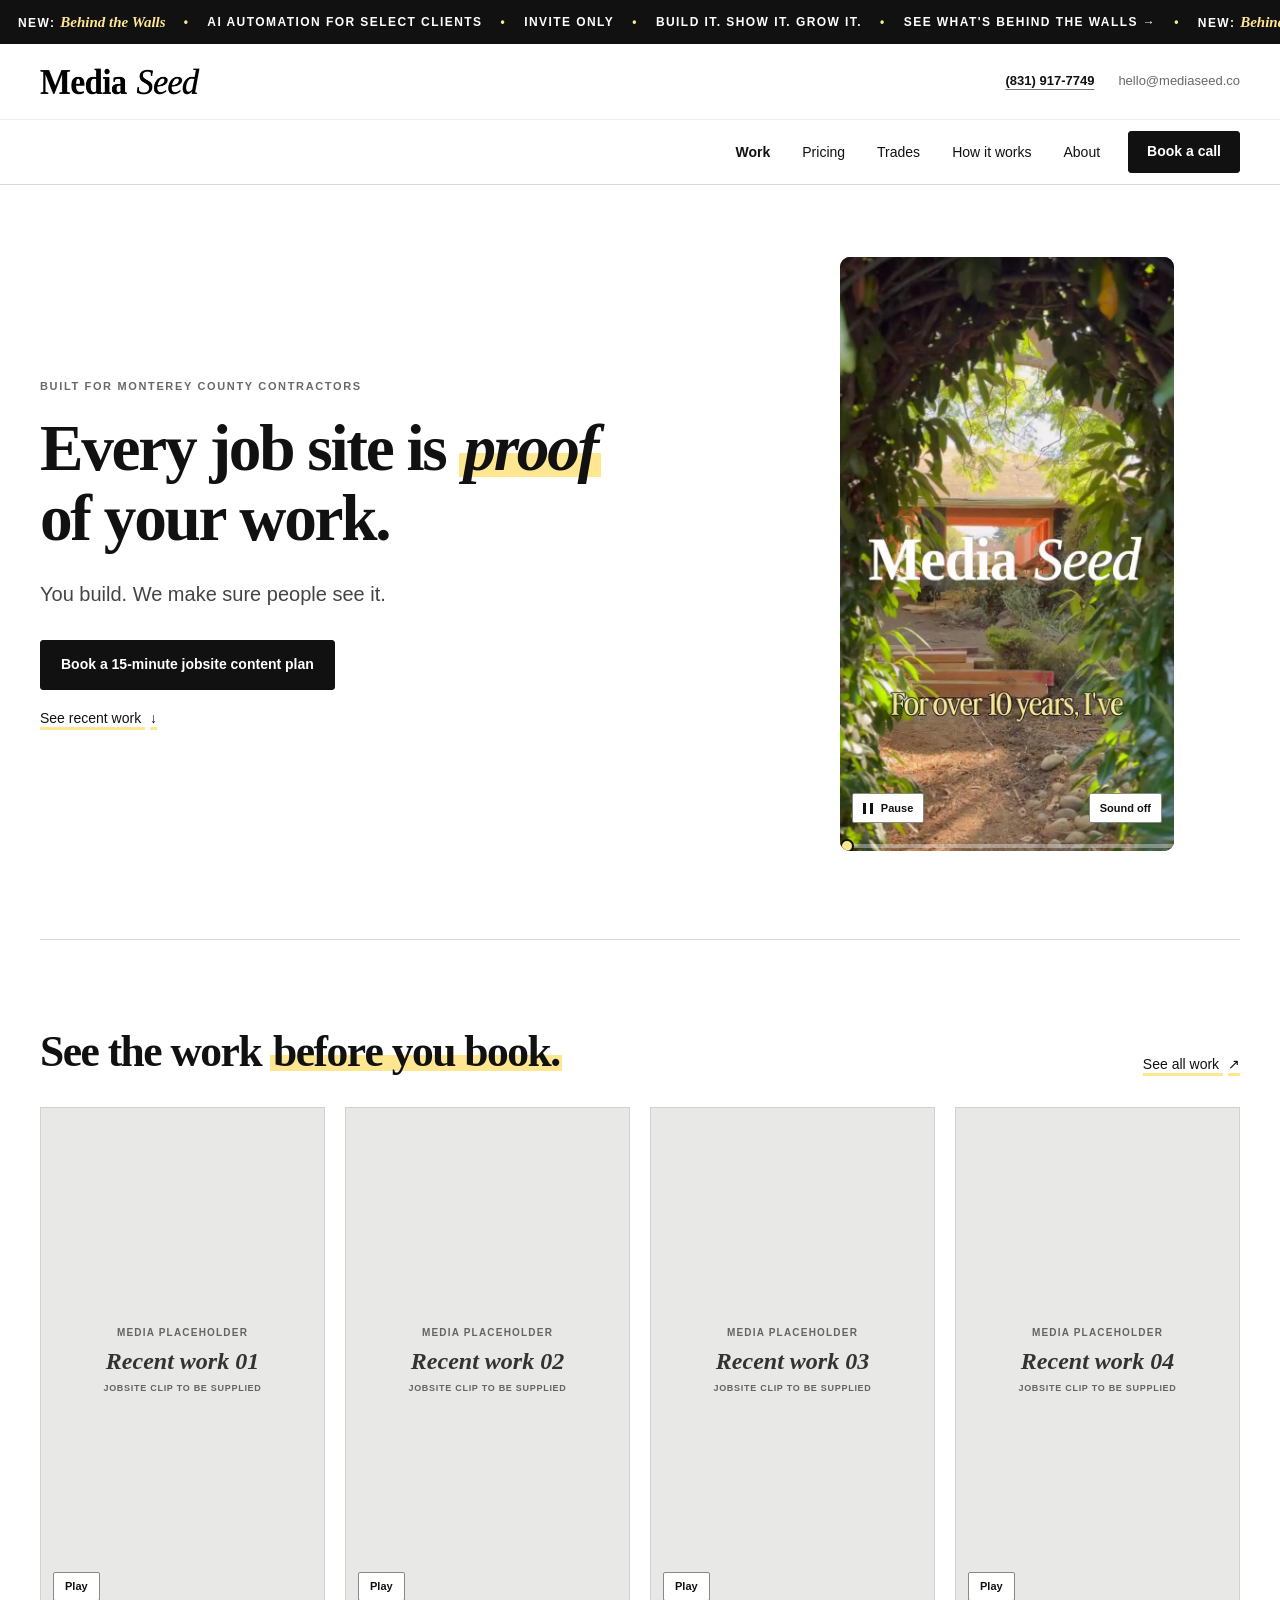
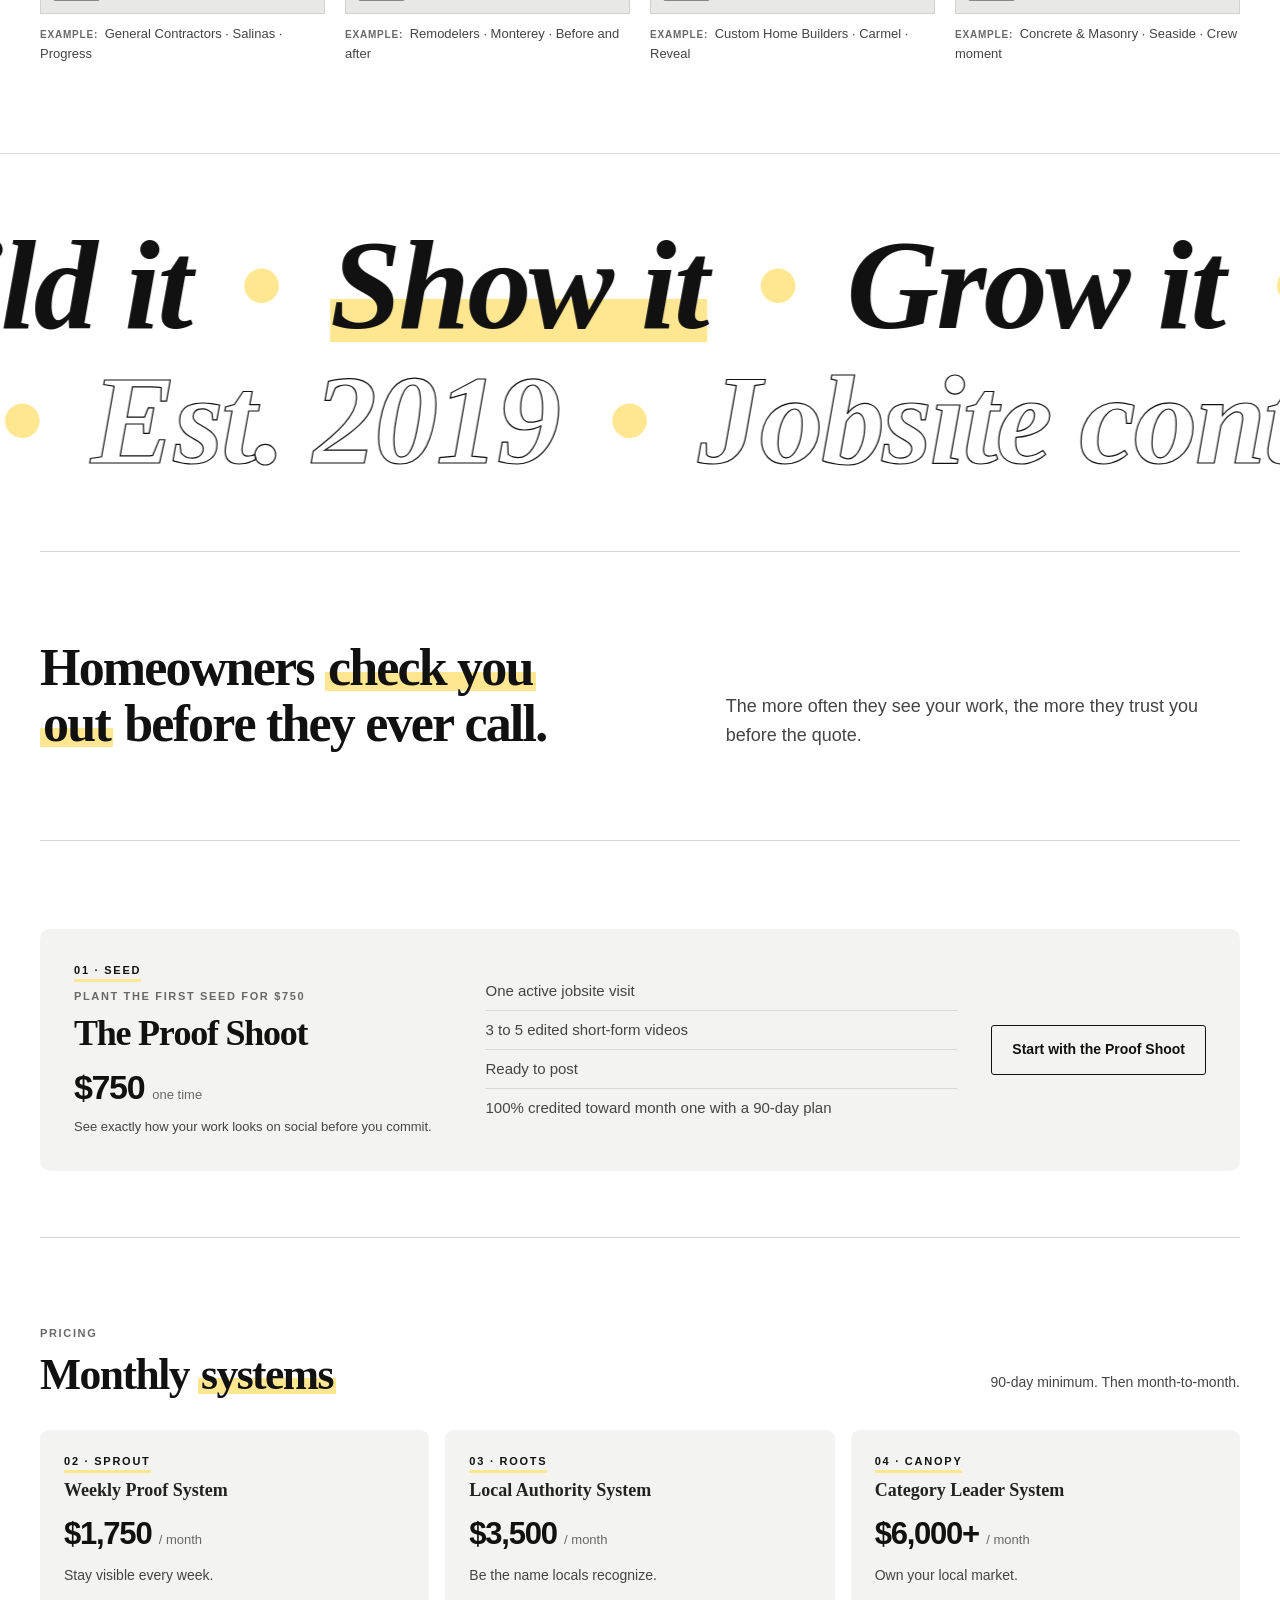
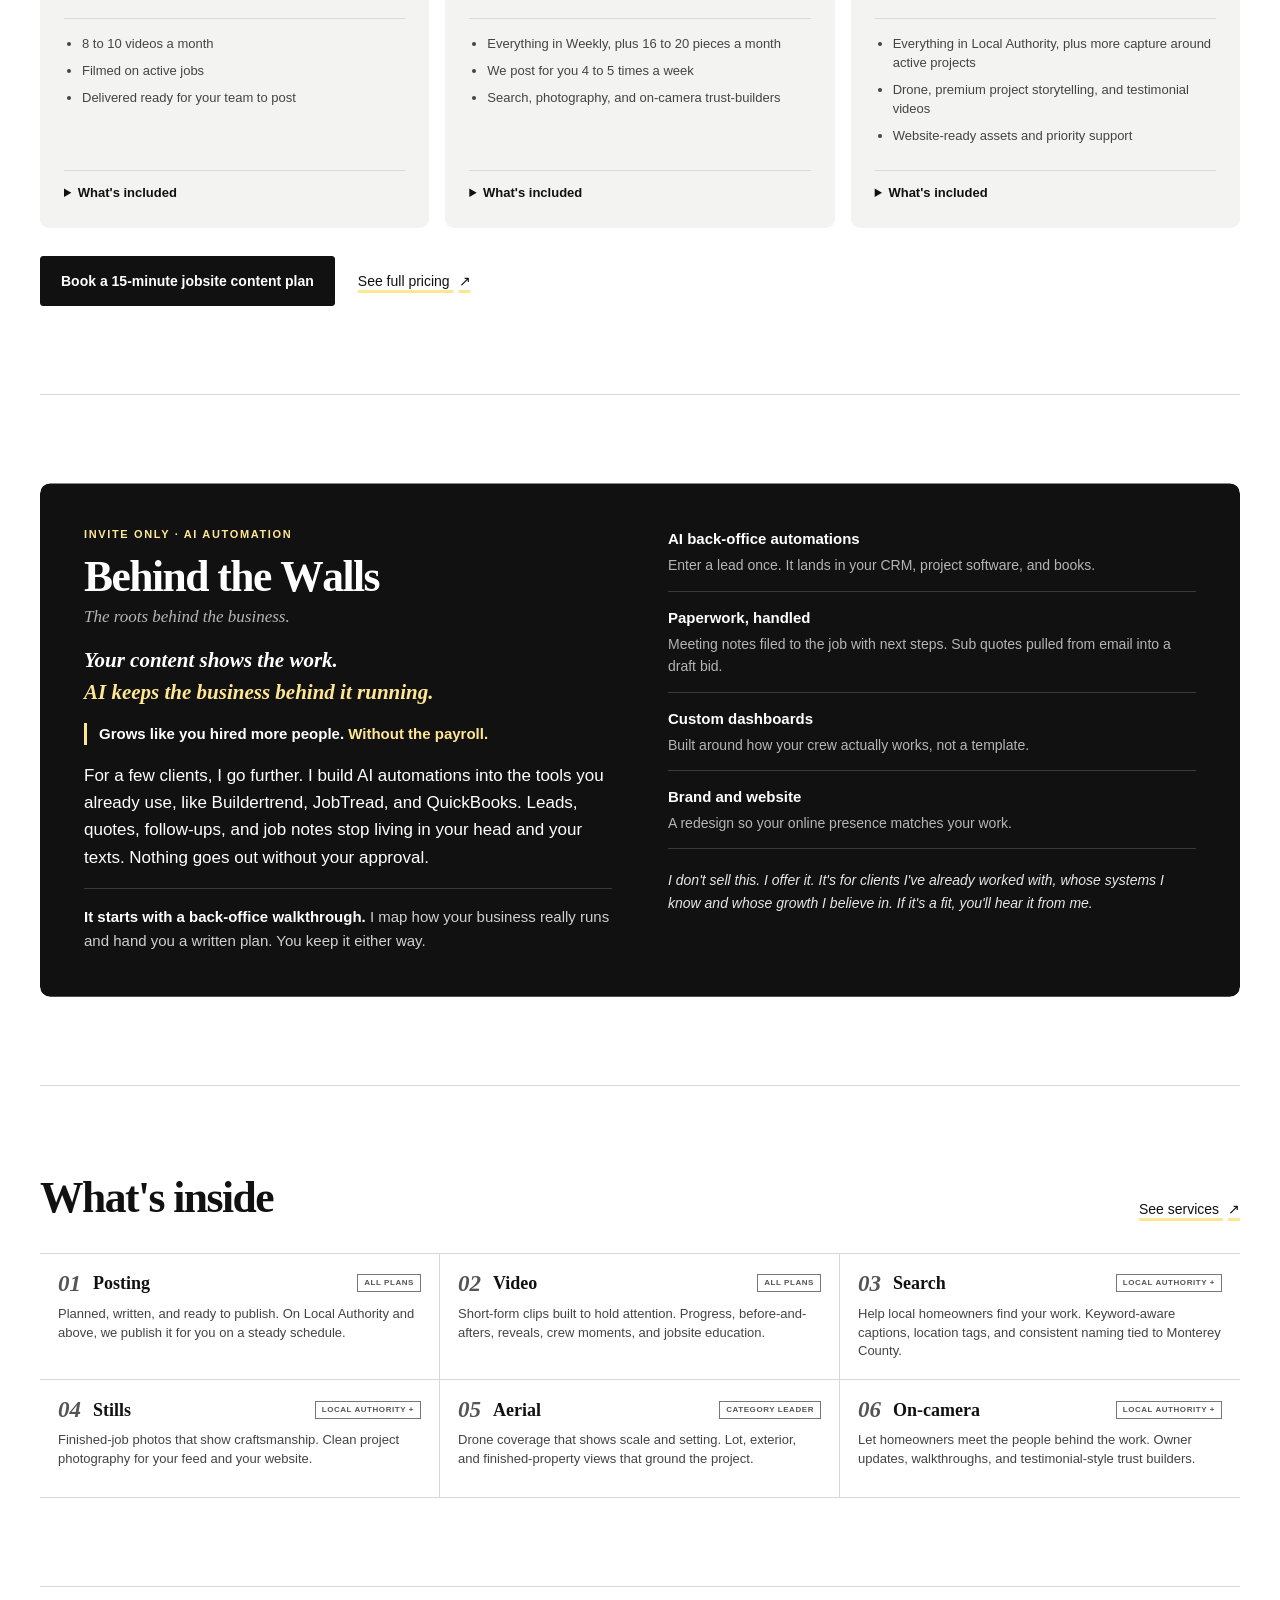
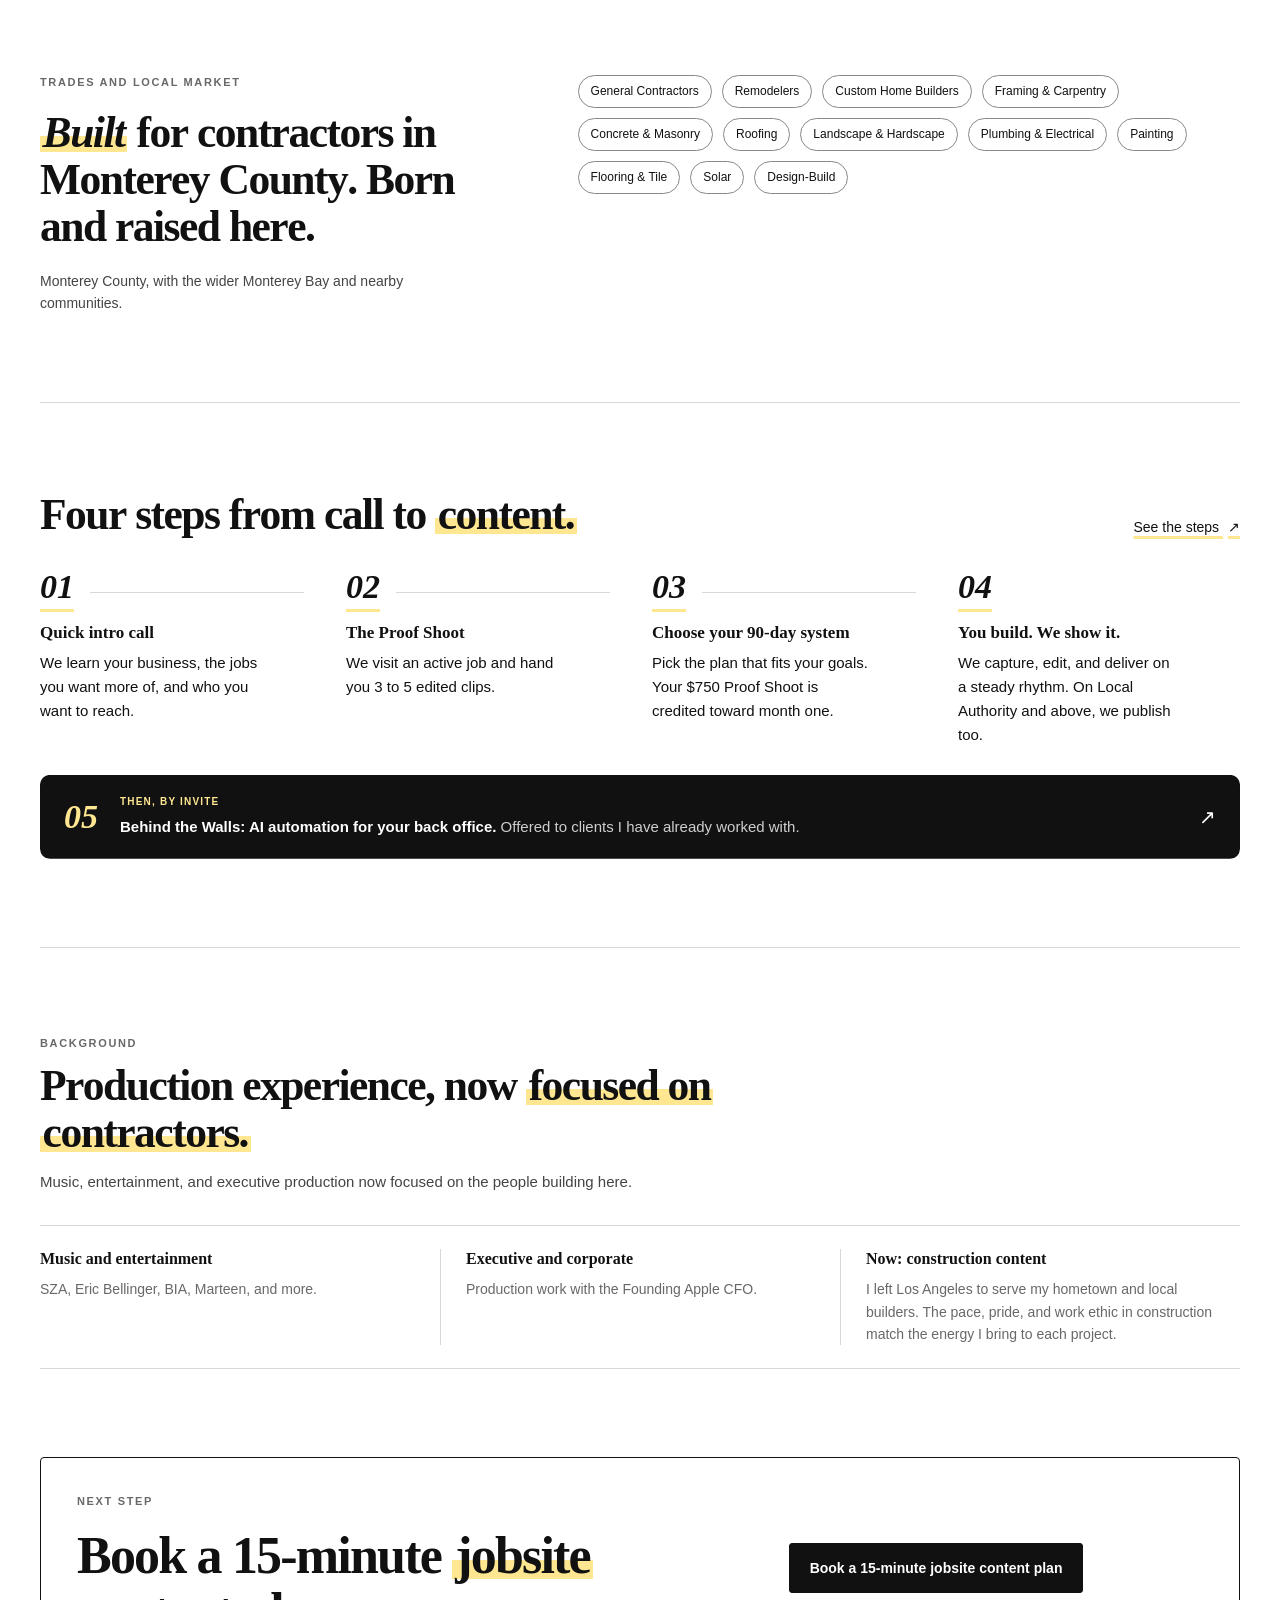
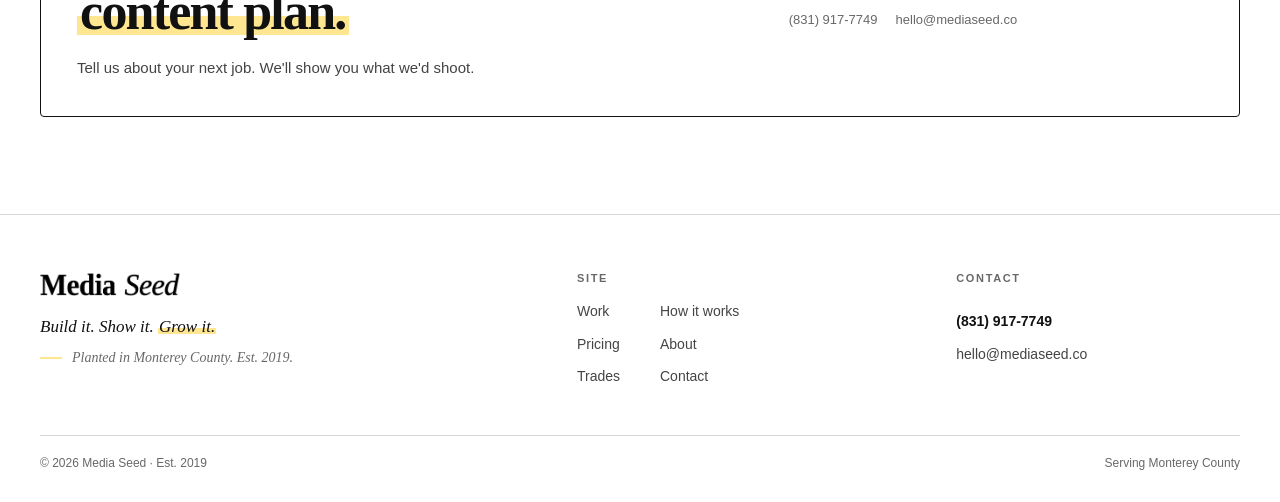
==== commit dff5f5aa: "Intro: stop Grow it from peeking out under Build it and Show it Co-Authored-By: Claude Opus 5.5 <nor" ====
--- a/index.html
+++ b/index.html
@@ -6,7 +6,7 @@
   <meta name="description" content="Jobsite content and social media systems for contractors in Monterey County. You build. We make sure people see it.">
   <meta name="theme-color" content="#ffffff">
   <title>Contractor Social Media &amp; Jobsite Video | Monterey County | Media Seed</title>
-  <link rel="stylesheet" href="styles.css?v=20261127o"><script>try{var d=document.documentElement,r=matchMedia("(prefers-reduced-motion: reduce)").matches;if(sessionStorage.getItem("ms-intro")||r)d.classList.add("intro-seen");if(!r&&"IntersectionObserver"in window)d.classList.add("js-motion")}catch(e){document.documentElement.classList.add("intro-seen")}</script><link rel="icon" href="/favicon.ico" sizes="any"><link rel="icon" type="image/png" sizes="192x192" href="/favicon-192.png"><link rel="apple-touch-icon" href="/apple-touch-icon.png">
+  <link rel="stylesheet" href="styles.css?v=20261127p"><script>try{var d=document.documentElement,r=matchMedia("(prefers-reduced-motion: reduce)").matches;if(sessionStorage.getItem("ms-intro")||r)d.classList.add("intro-seen");if(!r&&"IntersectionObserver"in window)d.classList.add("js-motion")}catch(e){document.documentElement.classList.add("intro-seen")}</script><link rel="icon" href="/favicon.ico" sizes="any"><link rel="icon" type="image/png" sizes="192x192" href="/favicon-192.png"><link rel="apple-touch-icon" href="/apple-touch-icon.png">
   <script type="application/ld+json">
   {
     "@context": "https://schema.org",
@@ -17,7 +17,7 @@
     "areaServed": "Monterey County, California"
   }
   </script>
-  <script src="script.js?v=20261127o" defer></script>
+  <script src="script.js?v=20261127p" defer></script>
 </head>
 <body class="homepage"><div class="intro" aria-hidden="true"><div class="intro-top"><span>Est. 2019</span><span>Monterey County</span></div><div class="intro-stage"><span class="intro-line l1"><span>Build it.</span></span><span class="intro-line l2"><span>Show it.</span></span><span class="intro-line l4"><span>Grow it.</span></span><span class="intro-line l3"><img src="assets/mediaseed_wordmark.png" alt=""></span></div><div class="intro-foot"><span>Jobsite content for contractors</span><span class="intro-bar"><i></i></span></div></div>
   <header class="site-header"><a class="ticker" href="pricing.html#behind-the-walls" aria-label="New: Behind the Walls. AI automation for select clients. Invite only. See what's behind the walls."><div class="ticker-track" aria-hidden="true"><div class="ticker-group"><span>New: <strong>Behind the Walls</strong></span><span class="ticker-dot" aria-hidden="true">&bull;</span><span>AI automation for select clients</span><span class="ticker-dot" aria-hidden="true">&bull;</span><span>Invite only</span><span class="ticker-dot" aria-hidden="true">&bull;</span><span>Build it. Show it. Grow it.</span><span class="ticker-dot" aria-hidden="true">&bull;</span><span>See what's behind the walls &rarr;</span><span class="ticker-dot" aria-hidden="true">&bull;</span><span>New: <strong>Behind the Walls</strong></span><span class="ticker-dot" aria-hidden="true">&bull;</span><span>AI automation for select clients</span><span class="ticker-dot" aria-hidden="true">&bull;</span><span>Invite only</span><span class="ticker-dot" aria-hidden="true">&bull;</span><span>Build it. Show it. Grow it.</span><span class="ticker-dot" aria-hidden="true">&bull;</span><span>See what's behind the walls &rarr;</span><span class="ticker-dot" aria-hidden="true">&bull;</span></div><div class="ticker-group"><span>New: <strong>Behind the Walls</strong></span><span class="ticker-dot" aria-hidden="true">&bull;</span><span>AI automation for select clients</span><span class="ticker-dot" aria-hidden="true">&bull;</span><span>Invite only</span><span class="ticker-dot" aria-hidden="true">&bull;</span><span>Build it. Show it. Grow it.</span><span class="ticker-dot" aria-hidden="true">&bull;</span><span>See what's behind the walls &rarr;</span><span class="ticker-dot" aria-hidden="true">&bull;</span><span>New: <strong>Behind the Walls</strong></span><span class="ticker-dot" aria-hidden="true">&bull;</span><span>AI automation for select clients</span><span class="ticker-dot" aria-hidden="true">&bull;</span><span>Invite only</span><span class="ticker-dot" aria-hidden="true">&bull;</span><span>Build it. Show it. Grow it.</span><span class="ticker-dot" aria-hidden="true">&bull;</span><span>See what's behind the walls &rarr;</span><span class="ticker-dot" aria-hidden="true">&bull;</span></div></div></a>
--- a/styles.css
+++ b/styles.css
@@ -568,4 +568,4 @@
 .intro-bar i{animation:intro-bar 3.6s cubic-bezier(.35,.05,.65,1) .1s forwards}
 .l4>span{transform-origin:50% 90%;animation:intro-in .5s cubic-bezier(.2,.7,.2,1) 1.75s forwards,intro-grow .75s ease-in-out 2.25s forwards,intro-lift .45s cubic-bezier(.6,0,.4,1) 3.05s forwards;}
 @keyframes intro-grow{0%{scale:1}45%{scale:1.12}100%{scale:1}}
-.intro-line.l4{clip-path:inset(-120vh -40% -20% -40%)}
+.intro-line.l4{clip-path:inset(-120vh -40% 0 -40%)}
